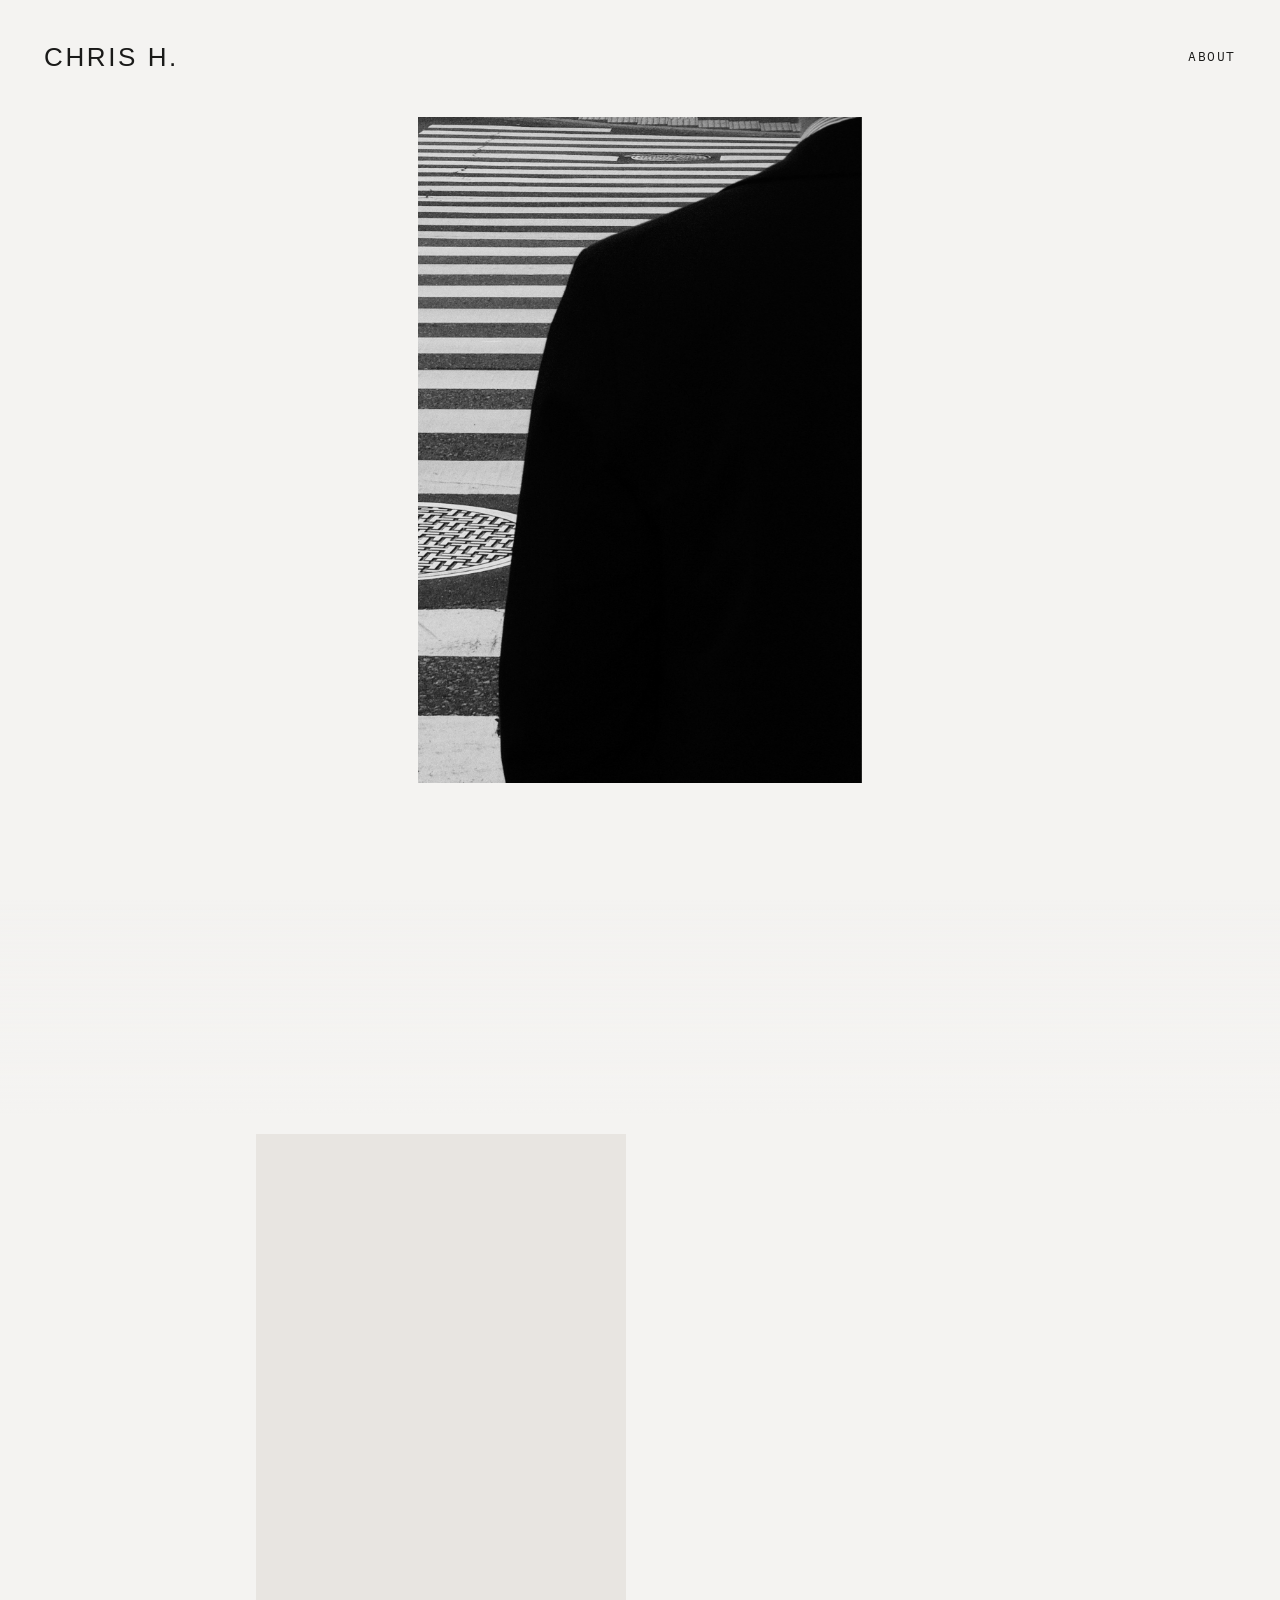
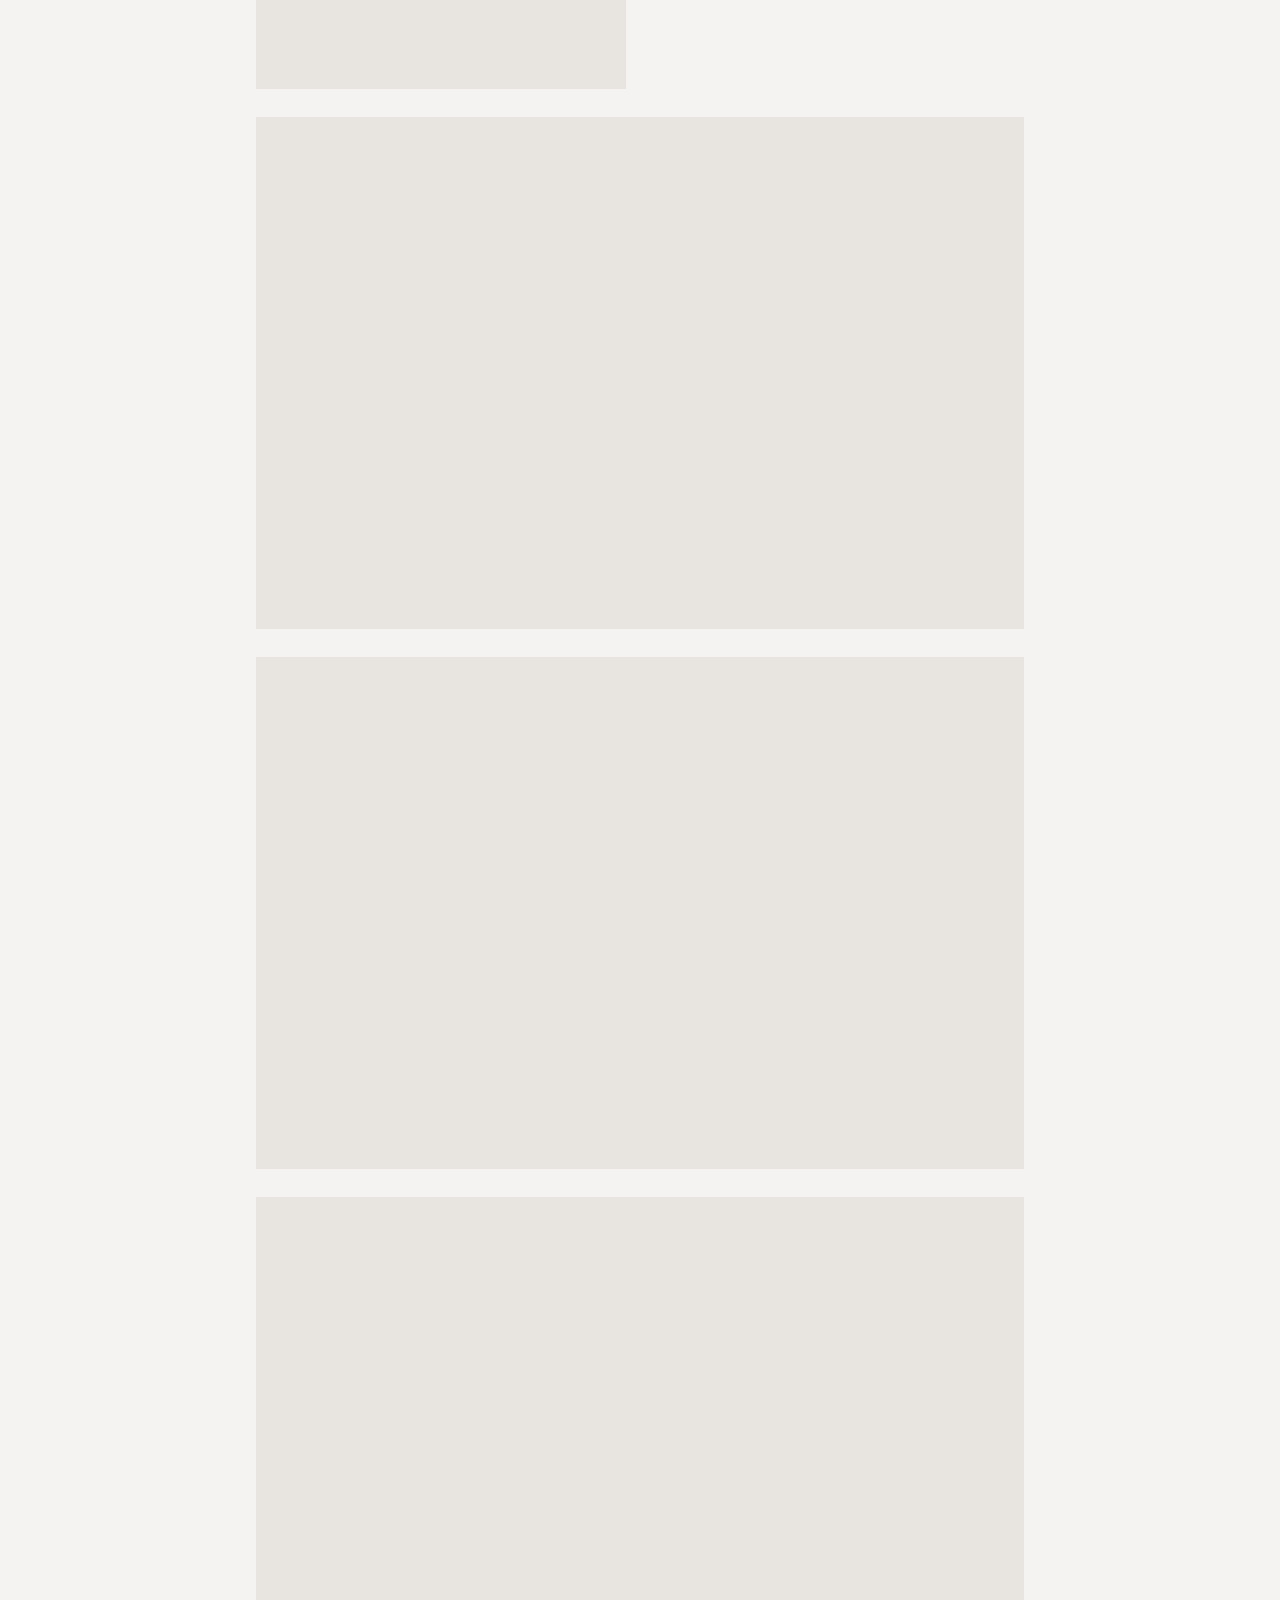
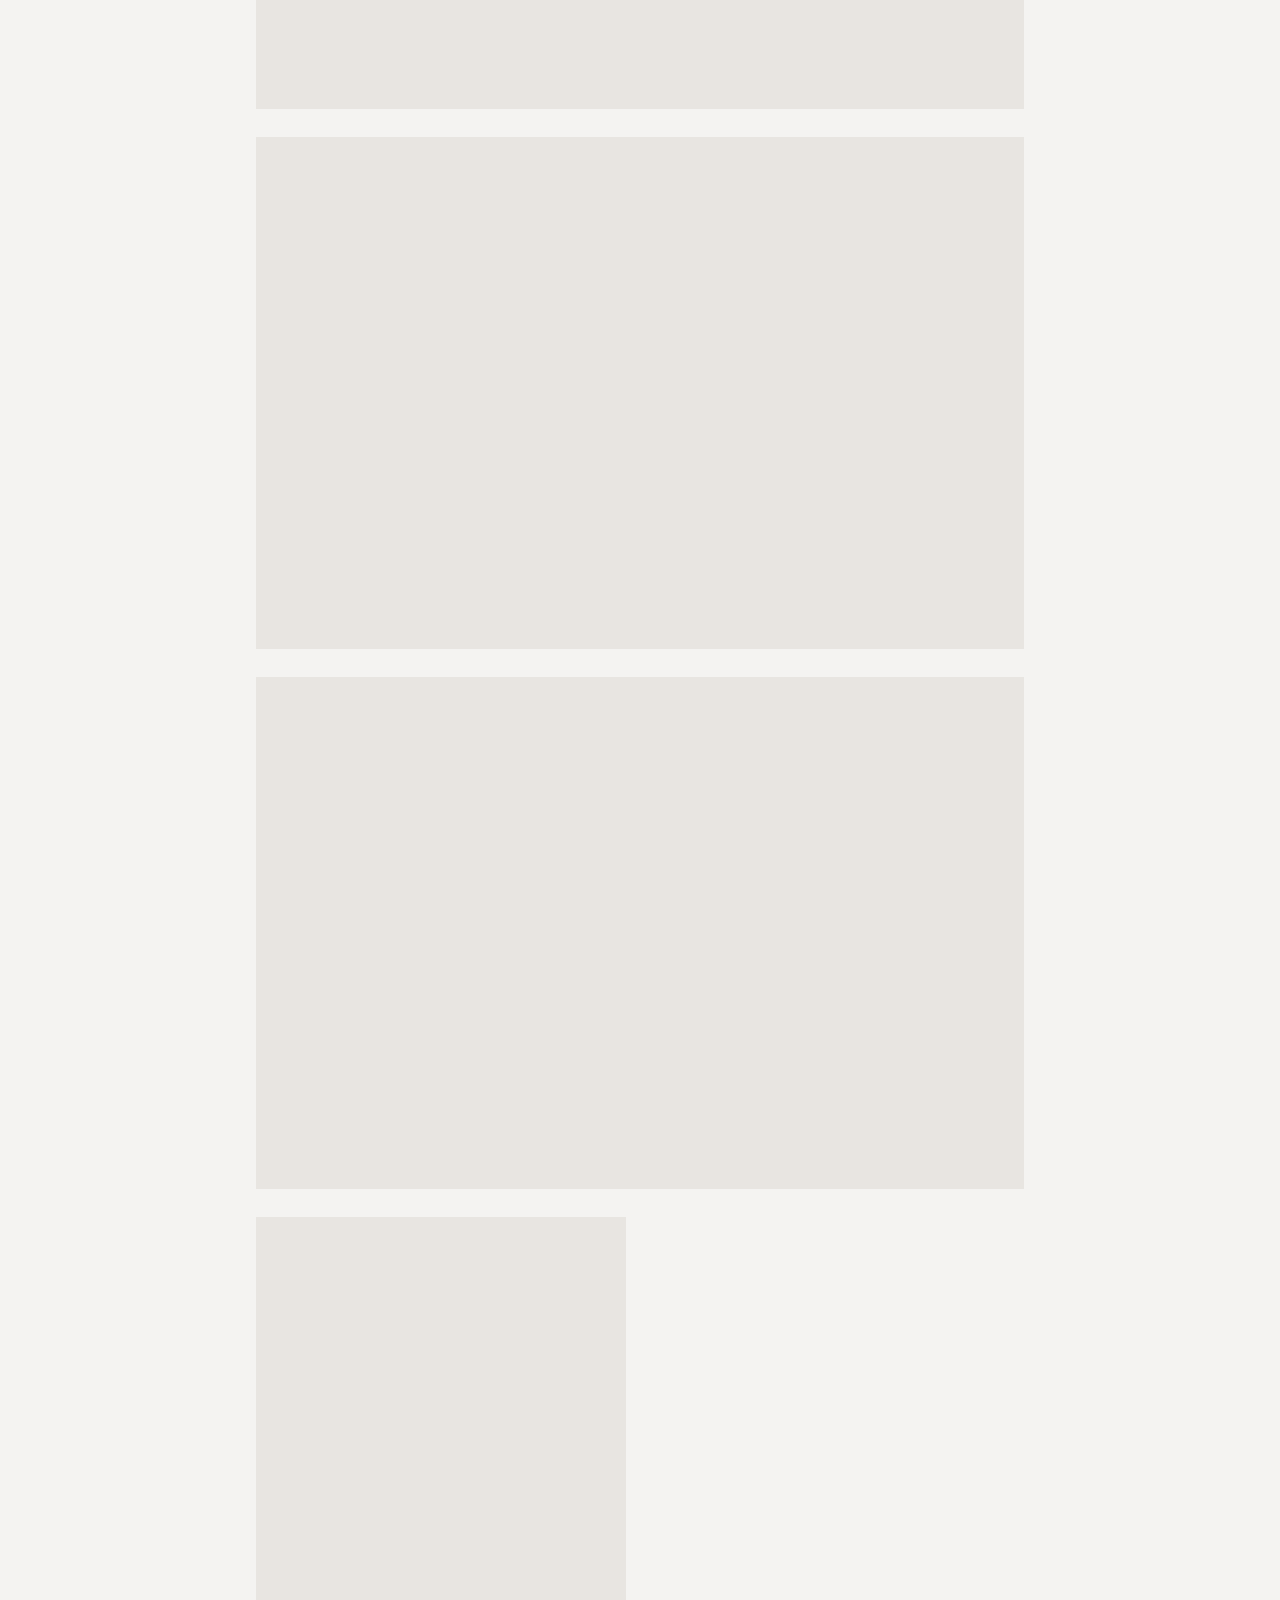
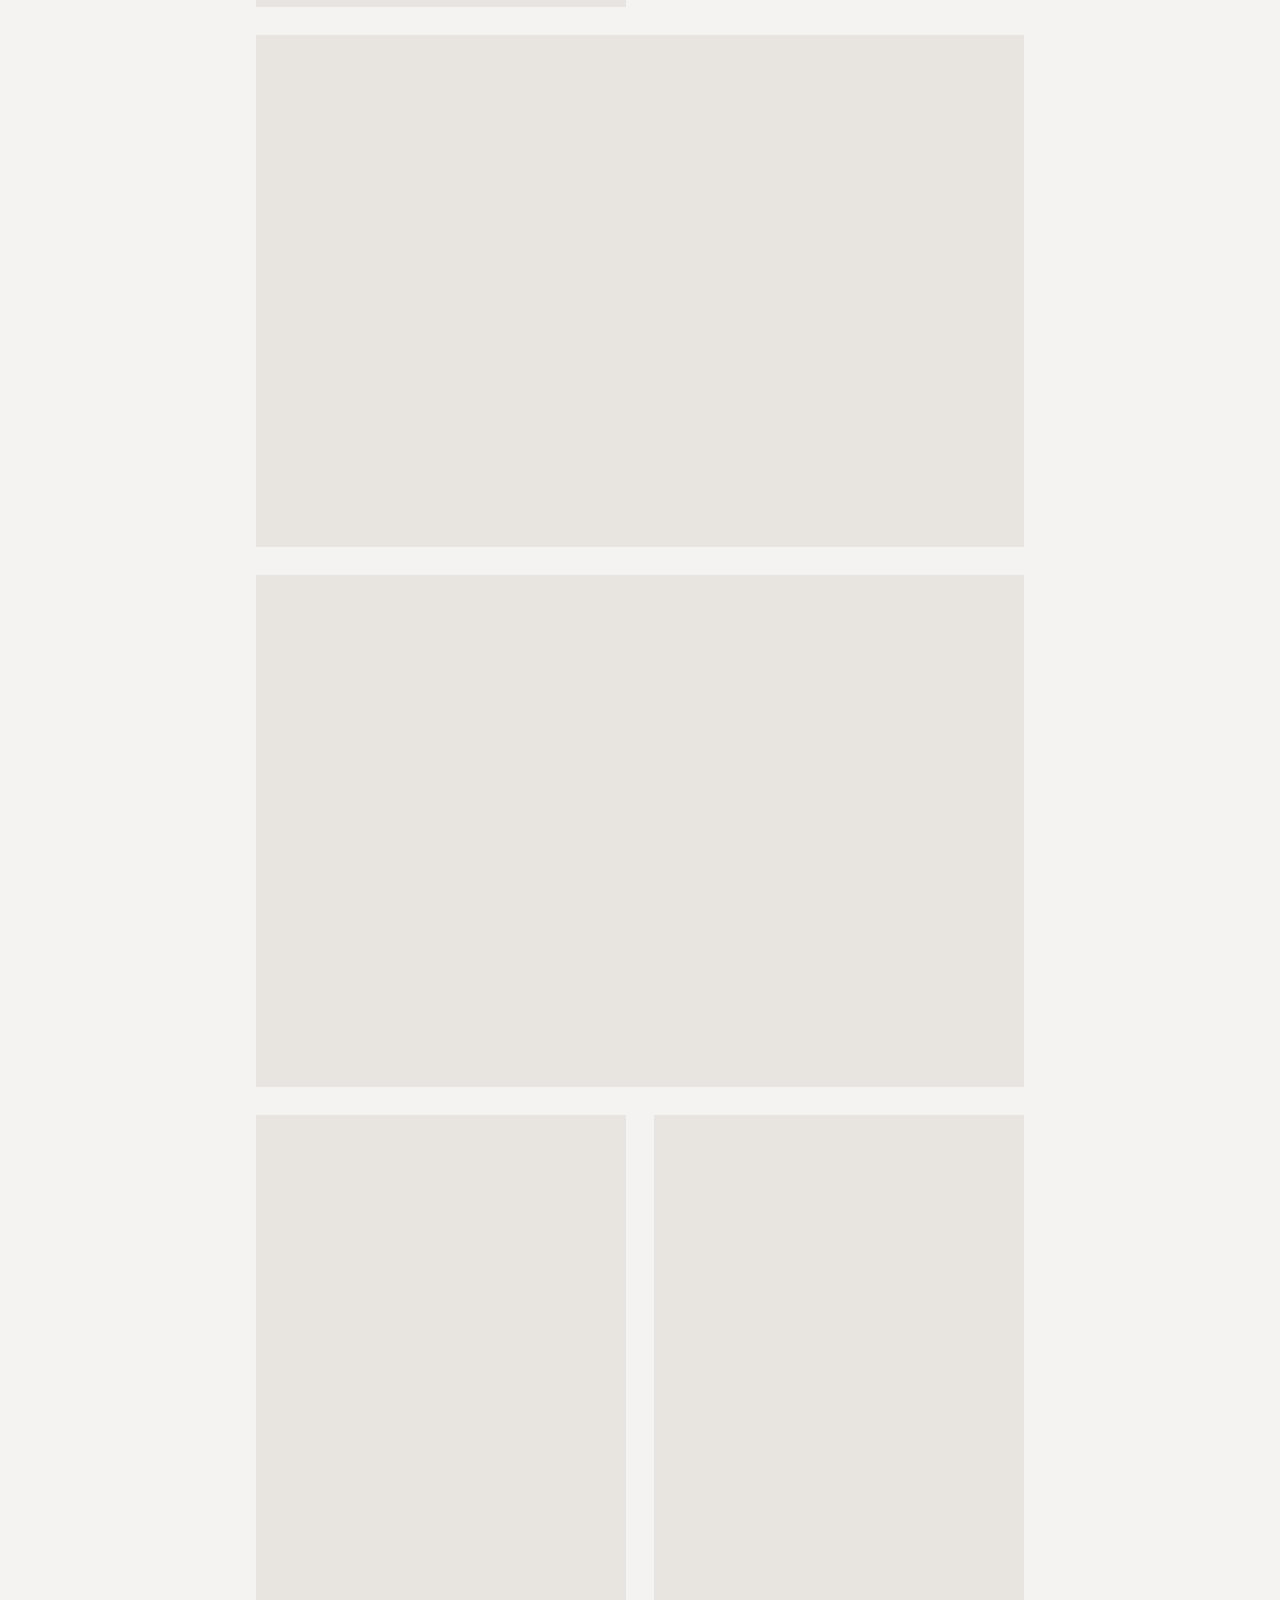
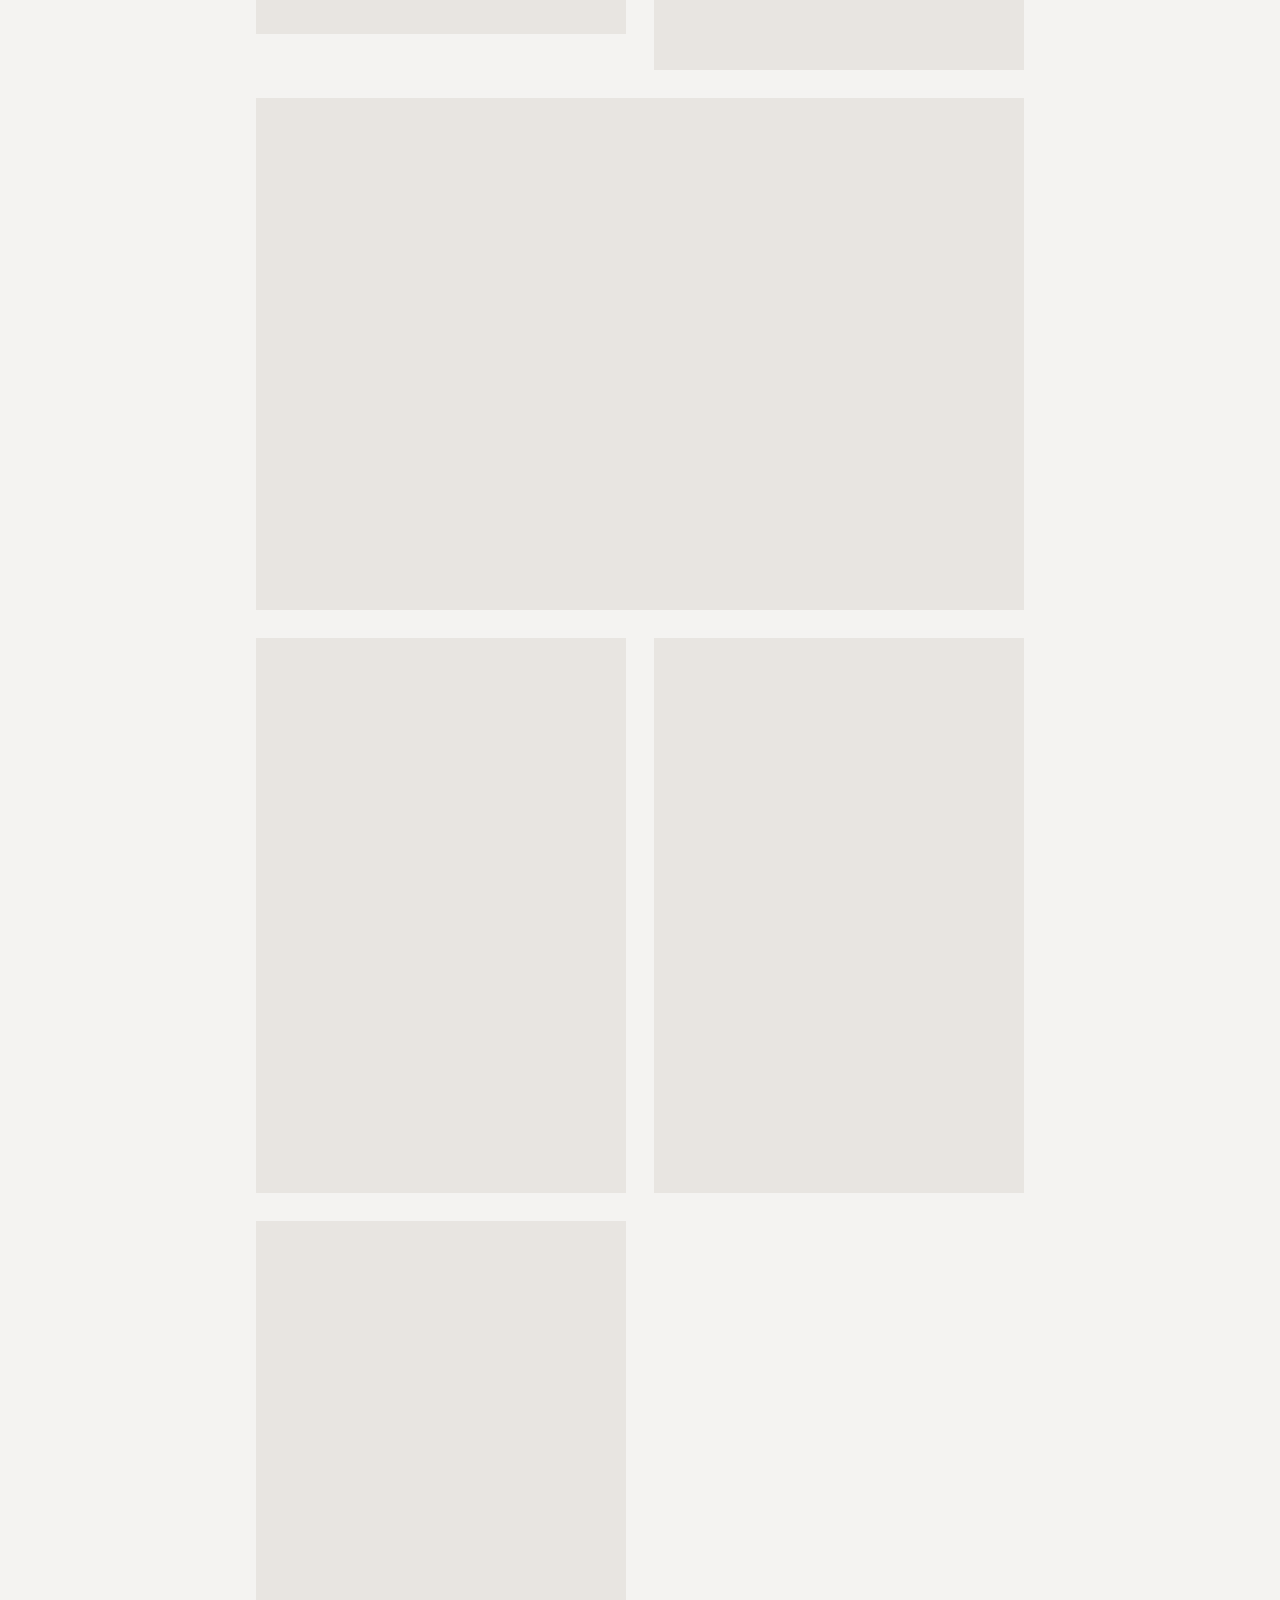
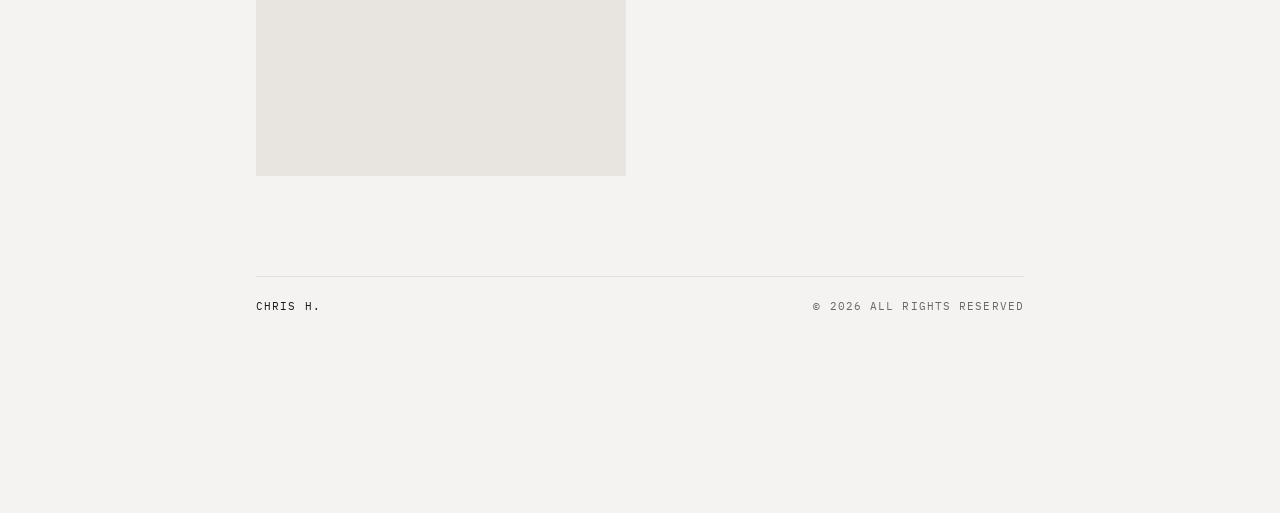
==== index.html @ 9464cd6c "portfolio: 15 張照片（新增 15）（刪除 1）" ====
<!DOCTYPE html>
<html lang="zh-Hant">
<head>
<meta charset="utf-8">
<meta name="viewport" content="width=device-width, initial-scale=1">

<title>Chris H. — 攝影作品集</title>
<meta name="description" content="Chris H.，生長於台灣的攝影師。作品集。">
<link rel="canonical" href="https://helloworld-chrish.github.io/">

<meta property="og:type" content="website">
<meta property="og:title" content="Chris H. — 攝影作品集">
<meta property="og:description" content="Chris H.，生長於台灣的攝影師。作品集。">
<meta property="og:url" content="https://helloworld-chrish.github.io/">
<meta property="og:image" content="https://helloworld-chrish.github.io/photos/dscf1825-mu3ve3r30yy.jpg">
<meta name="twitter:card" content="summary_large_image">

<link rel="icon" href="data:image/svg+xml,%3Csvg xmlns='http://www.w3.org/2000/svg' viewBox='0 0 100 100'%3E%3Crect width='100' height='100' fill='%23f4f3f1'/%3E%3Crect x='30' y='30' width='18' height='40' fill='%231a1a19'/%3E%3Crect x='54' y='30' width='18' height='26' fill='%23a05a45'/%3E%3C/svg%3E">

<link rel="preconnect" href="https://fonts.googleapis.com">
<link rel="preconnect" href="https://fonts.gstatic.com" crossorigin>
<link rel="stylesheet" href="https://fonts.googleapis.com/css2?family=IBM+Plex+Mono:wght@400;500&display=swap">
<link rel="stylesheet" href="assets/style.css">
</head>

<body>

<section class="hero" id="hero">
  <span class="hero__name" id="heroName">Chris H.</span>
  <button class="hero__about" id="aboutBtn" type="button">ABOUT</button>
  <img class="hero__img" id="heroImg" src="photos/dscf1825-mu3ve3r30yy.jpg" alt="" fetchpriority="high" decoding="async">
</section>

<div class="sheet">
  <div class="rail">
    <div class="gallery" id="gallery"></div>
    <noscript>
      <div class="empty">這個作品集需要 JavaScript 才能顯示照片。</div>
    </noscript>
  </div>

  <footer>
    <span class="name" id="footName">CHRIS H.</span>
    <span>© <span id="year">2026</span> ALL RIGHTS RESERVED</span>
  </footer>
</div>

<!-- lightbox -->
<div class="overlay lightbox" id="lightbox" role="dialog" aria-modal="true" aria-label="照片檢視" hidden>
  <div class="overlay__panel" id="lbPanel">
    <img id="lbImg" src="" alt="">
    <p class="lightbox__caption" id="lbCaption"></p>
  </div>
  <button class="lightbox__nav lightbox__nav--prev" id="lbPrev" type="button" aria-label="上一張">‹</button>
  <button class="lightbox__nav lightbox__nav--next" id="lbNext" type="button" aria-label="下一張">›</button>
  <button class="overlay__close" id="lbClose" type="button">CLOSE</button>
</div>

<!-- about -->
<div class="overlay about" id="about" role="dialog" aria-modal="true" aria-label="關於" hidden>
  <div class="overlay__panel" id="aboutPanel">
    <div class="about__body">
      <span class="about__name" id="aboutName">Chris H.</span>
      <div class="about__bio">
        <p id="bioZh"></p>
        <p id="bioEn"></p>
      </div>
      <div class="about__links" id="aboutLinks"></div>
    </div>
    <img class="about__portrait" id="aboutPortrait" src="" alt="" hidden>
  </div>
  <button class="overlay__close" id="aboutClose" type="button">CLOSE</button>
</div>

<script src="assets/app.js" defer></script>
</body>
</html>
---- assets/style.css ----
/* ── design tokens ───────────────────────────────────────────── */
:root {
  --bg: #f4f3f1;
  --surface: #faf9f7;
  --ink: #1a1a19;
  --muted: #6b6762;
  --faint: #8a8681;
  --line: #e2ded8;
  --line-strong: #b3aea7;
  --placeholder: #e8e5e1;

  --rail: clamp(320px, 92vw, 1080px);
  --gutter: 24px;
  --gap: 28px;

  --sans: 'Helvetica Neue', Helvetica, Arial, 'PingFang TC', 'Noto Sans TC', sans-serif;
  --mono: 'IBM Plex Mono', ui-monospace, SFMono-Regular, Menlo, monospace;

  --ease: cubic-bezier(.2, .8, .2, 1);
}

@media (min-width: 768px) {
  :root { --rail: clamp(720px, 60vw, 1080px); }
}

* { margin: 0; padding: 0; box-sizing: border-box; }

html { scroll-behavior: smooth; }

body {
  background: var(--bg);
  color: var(--ink);
  font-family: var(--sans);
  min-height: 100vh;
  display: flex;
  flex-direction: column;
  align-items: center;
  padding: 0 var(--gutter) 160px;
  overflow-x: hidden;
}

a { color: var(--ink); }
a:hover { color: var(--faint); }
::selection { background: var(--ink); color: var(--bg); }

:focus-visible {
  outline: 2px solid var(--ink);
  outline-offset: 3px;
}

.mono {
  font-family: var(--mono);
  font-size: 11px;
  letter-spacing: 0.1em;
}

/* ── hero ────────────────────────────────────────────────────── */
.hero {
  align-self: stretch;
  width: auto;
  margin: 0 calc(var(--gutter) * -1);
  height: 100svh;
  min-height: 480px;
  position: sticky;
  top: 0;
  z-index: 0;
  overflow: hidden;
  display: flex;
  align-items: center;
  justify-content: center;
  padding: 48px 96px;
}

@media (max-width: 767px) {
  .hero { padding: 32px 24px; }
}

.hero__name,
.hero__about {
  position: absolute;
  top: 40px;
  z-index: 2;
  height: 34px;
  line-height: 34px;
  transition: opacity 120ms linear;
}

.hero__name {
  left: 44px;
  font-size: 26px;
  font-weight: 500;
  letter-spacing: 0.1em;
  text-transform: uppercase;
}

.hero__about {
  right: 44px;
  display: flex;
  align-items: baseline;
  background: none;
  border: none;
  padding: 0;
  cursor: pointer;
  font-family: var(--mono);
  font-size: 13px;
  letter-spacing: 0.12em;
  color: var(--ink);
}

.hero__about:hover { text-decoration: underline; }

@media (max-width: 767px) {
  .hero__name { left: 24px; font-size: 20px; }
  .hero__about { right: 24px; font-size: 12px; }
}

.hero__img {
  max-width: min(60vw, 900px);
  max-height: 74vh;
  width: auto;
  height: auto;
  object-fit: contain;
  display: block;
  transform-origin: center center;
  will-change: transform;
}

@media (max-width: 767px) {
  .hero__img { max-width: 78vw; }
}

/* ── gallery ─────────────────────────────────────────────────── */
.sheet {
  align-self: stretch;
  width: auto;
  margin: 0 calc(var(--gutter) * -1);
  padding: 26vh var(--gutter) 40px;
  position: relative;
  z-index: 1;
  background: linear-gradient(
    to bottom,
    rgba(244, 243, 241, 0) 0,
    rgba(244, 243, 241, 0.86) 14vh,
    var(--bg) 24vh
  );
  display: flex;
  flex-direction: column;
  align-items: center;
}

.rail { width: 100%; max-width: var(--rail); }

.gallery { display: flex; flex-direction: column; }

.block--pair {
  display: grid;
  grid-template-columns: 1fr;
  gap: 0 var(--gap);
  align-items: start;
}

@media (min-width: 768px) {
  .block--pair { grid-template-columns: 1fr 1fr; }
}

.col { display: flex; flex-direction: column; min-width: 0; }

/* a landscape shot breaks the two-column rhythm and takes the whole rail */
.block--wide .shot { margin-bottom: var(--gap); }
.block--wide .shot img { width: 100%; }

.shot {
  margin: 0 0 var(--gap);
  position: relative;
  display: block;
  width: 100%;
  padding: 0;
  border: none;
  background: none;
  cursor: zoom-in;
  opacity: 0;
  transform: translateY(20px);
  transition: opacity 640ms ease, transform 640ms var(--ease);
}

.shot--revealed { opacity: 1; transform: none; }

.shot img {
  display: block;
  width: 100%;
  height: auto;
  object-fit: cover;
  background: var(--placeholder);
  user-select: none;
  -webkit-user-drag: none;
}

.shot figcaption {
  position: absolute;
  inset: 0;
  display: flex;
  flex-direction: column;
  justify-content: space-between;
  gap: 12px;
  padding: 16px;
  text-align: center;
  background: rgba(18, 18, 17, 0.62);
  opacity: 0;
  transition: opacity 180ms ease;
  pointer-events: none;
}

.shot:hover figcaption,
.shot:focus-visible figcaption { opacity: 1; }

@media (hover: none) {
  .shot figcaption { display: none; }
}

.shot__index {
  font-family: var(--mono);
  font-size: 10px;
  letter-spacing: 0.1em;
  color: #fff;
  align-self: flex-start;
}

.shot__caption {
  flex: 1;
  display: flex;
  align-items: center;
  justify-content: center;
  font-size: 14px;
  line-height: 1.5;
  color: #fff;
  margin-bottom: 16px;
  text-wrap: pretty;
}

.empty {
  border: 1px dashed #d5d2cd;
  padding: 88px 24px;
  text-align: center;
  font-family: var(--mono);
  font-size: 11px;
  letter-spacing: 0.08em;
  color: var(--faint);
}

footer {
  max-width: var(--rail);
  width: 100%;
  margin: 72px 0 0;
  padding-top: 22px;
  border-top: 1px solid var(--line);
  display: flex;
  align-items: baseline;
  justify-content: space-between;
  gap: 24px;
  flex-wrap: wrap;
  font-family: var(--mono);
  font-size: 11px;
  letter-spacing: 0.1em;
  color: var(--muted);
}

footer .name { color: var(--ink); }

/* ── overlays ────────────────────────────────────────────────── */
@keyframes om-scrim { from { opacity: 0; } to { opacity: 1; } }
@keyframes om-scrim-out { from { opacity: 1; } to { opacity: 0; } }
@keyframes om-pop {
  from { opacity: 0; transform: scale(0.965) translateY(10px); }
  to { opacity: 1; transform: none; }
}
@keyframes om-pop-out {
  from { opacity: 1; transform: none; }
  to { opacity: 0; transform: scale(0.985) translateY(6px); }
}
@keyframes om-in-r { from { opacity: 0; transform: translateX(34px); } to { opacity: 1; transform: none; } }
@keyframes om-in-l { from { opacity: 0; transform: translateX(-34px); } to { opacity: 1; transform: none; } }

.overlay {
  position: fixed;
  inset: 0;
  z-index: 200;
  background: rgba(244, 243, 241, 0.72);
  backdrop-filter: blur(2px);
  display: flex;
  align-items: center;
  justify-content: center;
  padding: 28px 20px;
  animation: om-scrim 200ms ease-out both;
}

.overlay[hidden] { display: none; }
.overlay.is-closing { animation: om-scrim-out 220ms ease-in both; }

.overlay__panel { animation: om-pop 280ms var(--ease) both; }
.overlay.is-closing .overlay__panel { animation: om-pop-out 220ms ease-in both; }

.overlay__close {
  position: fixed;
  top: 28px;
  right: 28px;
  font-family: var(--mono);
  font-size: 11px;
  letter-spacing: 0.1em;
  color: var(--ink);
  background: var(--bg);
  border: 1px solid var(--line-strong);
  border-radius: 999px;
  padding: 7px 15px;
  cursor: pointer;
}

.overlay__close:hover {
  color: var(--bg);
  background: var(--ink);
  border-color: var(--ink);
}

/* lightbox */
.lightbox .overlay__panel {
  display: inline-flex;
  flex-direction: column;
  align-items: stretch;
  max-width: min(88vw, 1240px);
}

.lightbox img {
  max-width: min(88vw, 1240px);
  max-height: 78vh;
  width: auto;
  height: auto;
  object-fit: contain;
  display: block;
  box-shadow: 0 30px 80px rgba(26, 26, 25, 0.32);
}

.lightbox img.slide-next { animation: om-in-r 340ms var(--ease) both; }
.lightbox img.slide-prev { animation: om-in-l 340ms var(--ease) both; }

.lightbox__caption {
  padding: 14px 2px 6px;
  font-size: 14px;
  line-height: 1.5;
  color: var(--ink);
  min-height: 1.5em;
}

.lightbox__caption:empty { display: none; }

.lightbox__nav {
  position: fixed;
  top: 50%;
  transform: translateY(-50%);
  background: none;
  border: none;
  padding: 14px;
  cursor: pointer;
  font-size: 30px;
  line-height: 1;
  color: var(--ink);
}

.lightbox__nav:hover { opacity: 0.55; }
.lightbox__nav--prev { left: 28px; }
.lightbox__nav--next { right: 28px; }

@media (max-width: 767px) {
  .lightbox__nav--prev { left: 4px; }
  .lightbox__nav--next { right: 4px; }
}

/* about */
.about .overlay__panel {
  width: 100%;
  max-width: 620px;
  display: flex;
  flex-direction: column;
  gap: 20px;
  align-items: flex-start;
  background: var(--surface);
  border: 1px solid var(--line);
  box-shadow: 0 28px 70px rgba(26, 26, 25, 0.16);
  padding: 24px;
}

@media (min-width: 768px) {
  .about .overlay__panel { flex-direction: row; gap: 32px; padding: 38px 40px; }
}

.about__body {
  flex: 1;
  min-width: 0;
  display: flex;
  flex-direction: column;
  gap: 18px;
}

.about__name {
  font-size: 22px;
  font-weight: 500;
  letter-spacing: 0.08em;
  text-transform: uppercase;
}

.about__bio { display: flex; flex-direction: column; gap: 6px; }
.about__bio p { font-size: 15px; line-height: 1.7; text-wrap: pretty; }
.about__bio p + p { font-size: 13px; line-height: 1.65; color: var(--muted); }

.about__links {
  display: flex;
  flex-direction: column;
  gap: 5px;
  padding-top: 4px;
  font-family: var(--mono);
  font-size: 12px;
  letter-spacing: 0.04em;
}

.about__portrait {
  width: 96px;
  height: 120px;
  flex: none;
  object-fit: cover;
  display: block;
  background: var(--placeholder);
}

@media (min-width: 768px) {
  .about__portrait { width: 132px; height: 165px; }
}

.about__portrait[hidden] { display: none; }

@media (prefers-reduced-motion: reduce) {
  html { scroll-behavior: auto; }
  *, *::before, *::after {
    animation-duration: 0.01ms !important;
    transition-duration: 0.01ms !important;
  }
  .shot { opacity: 1; transform: none; }
}
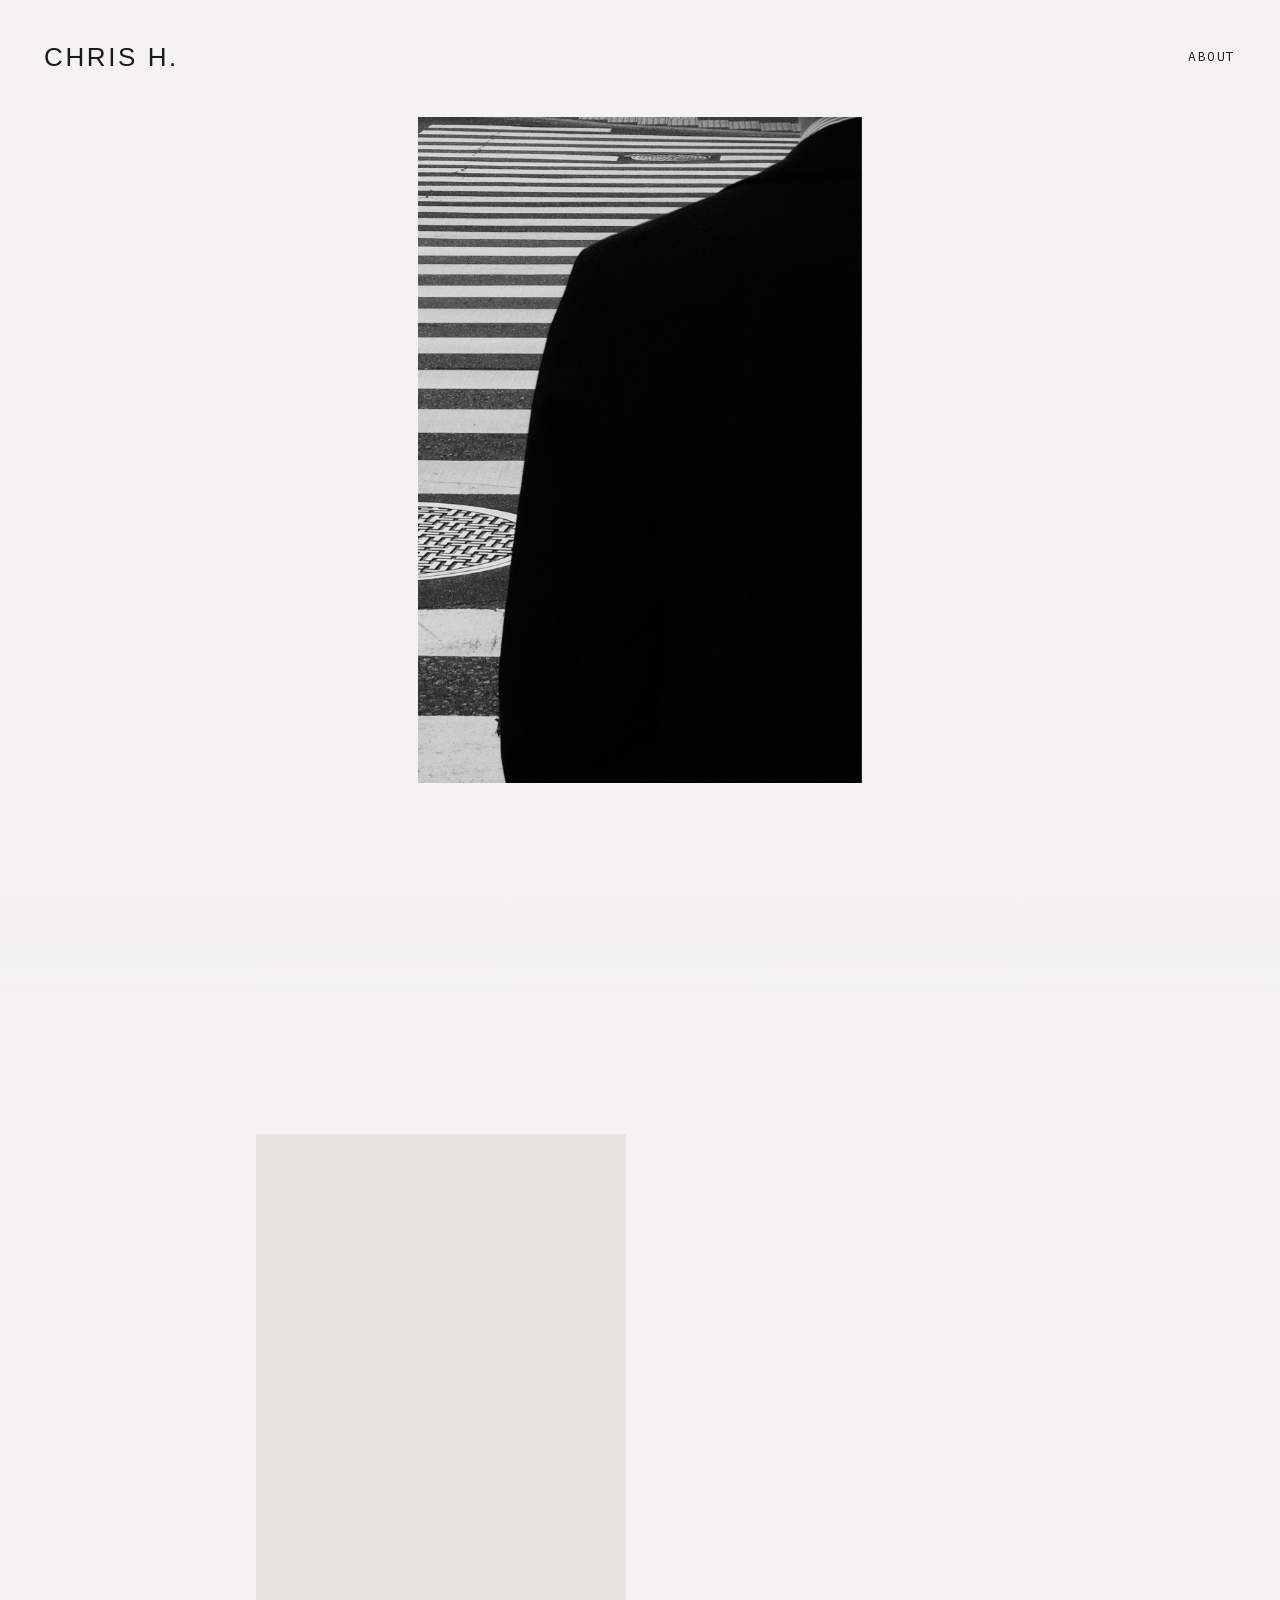
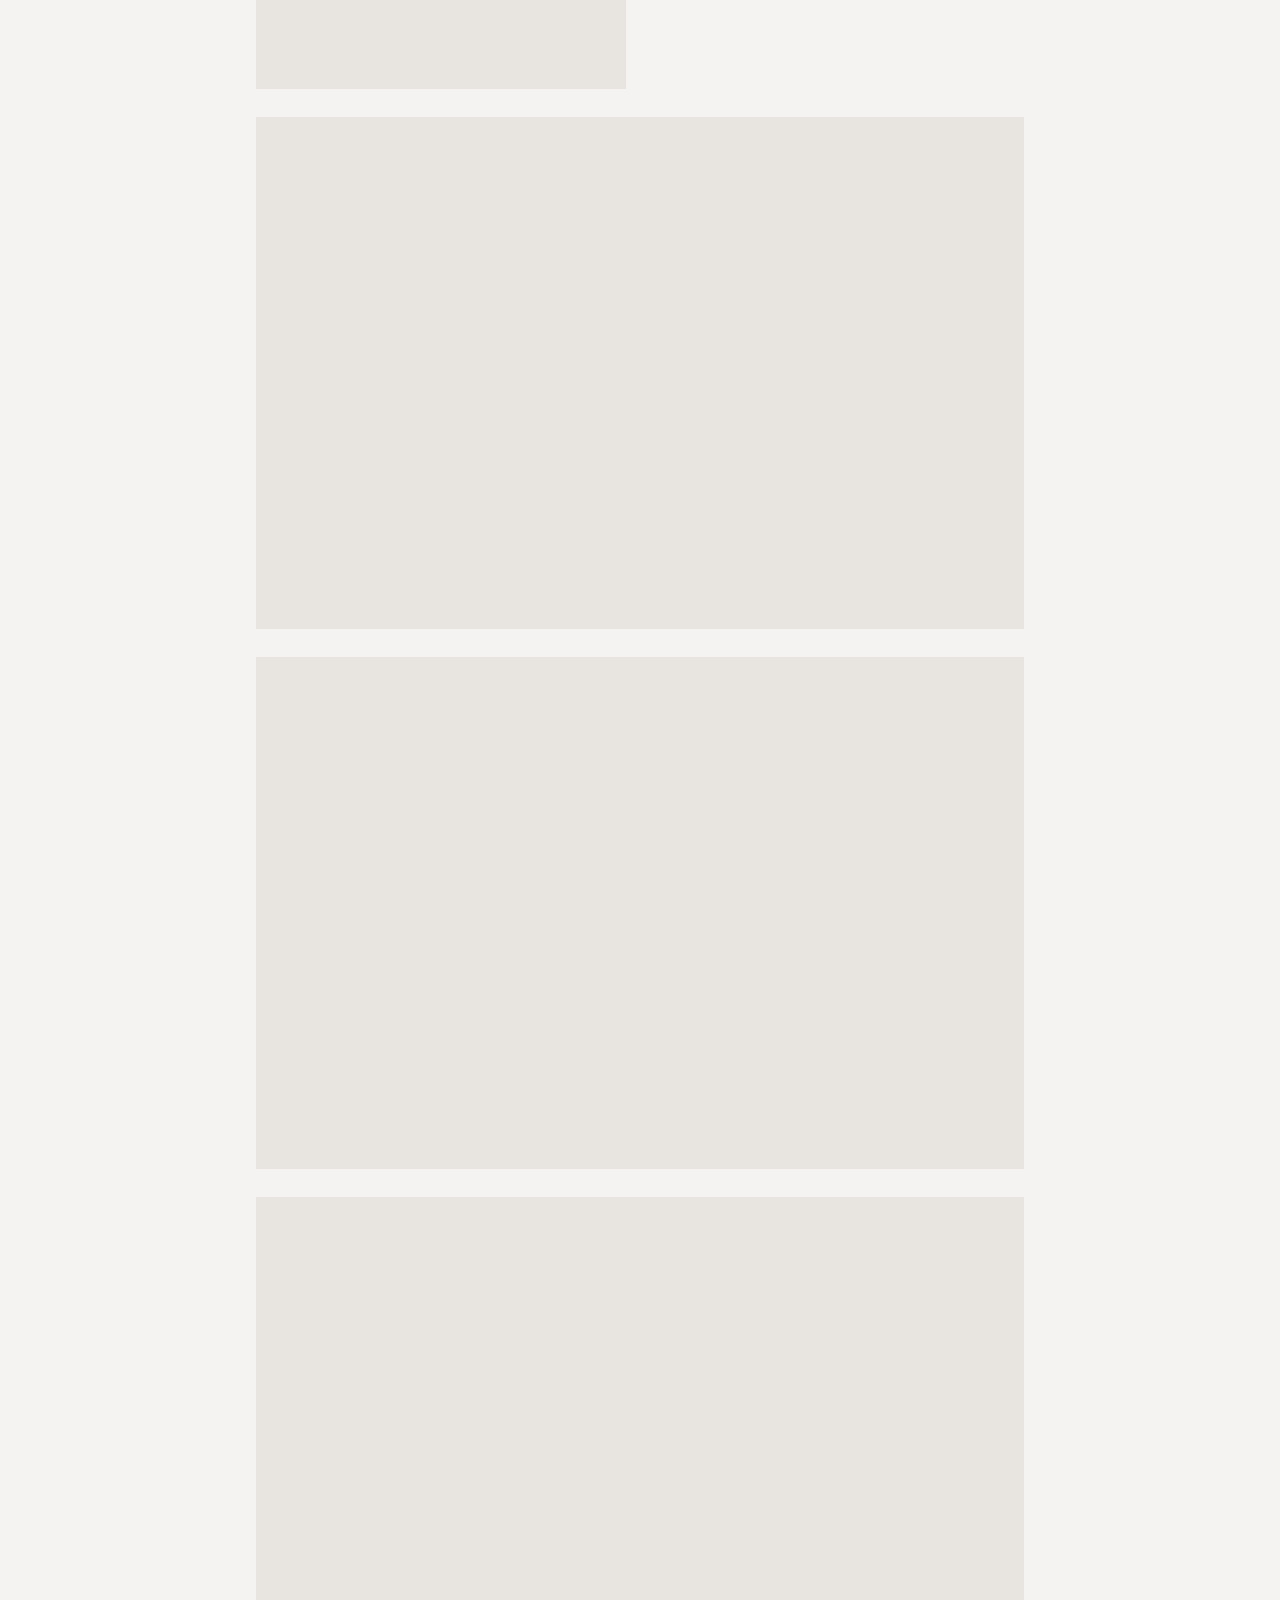
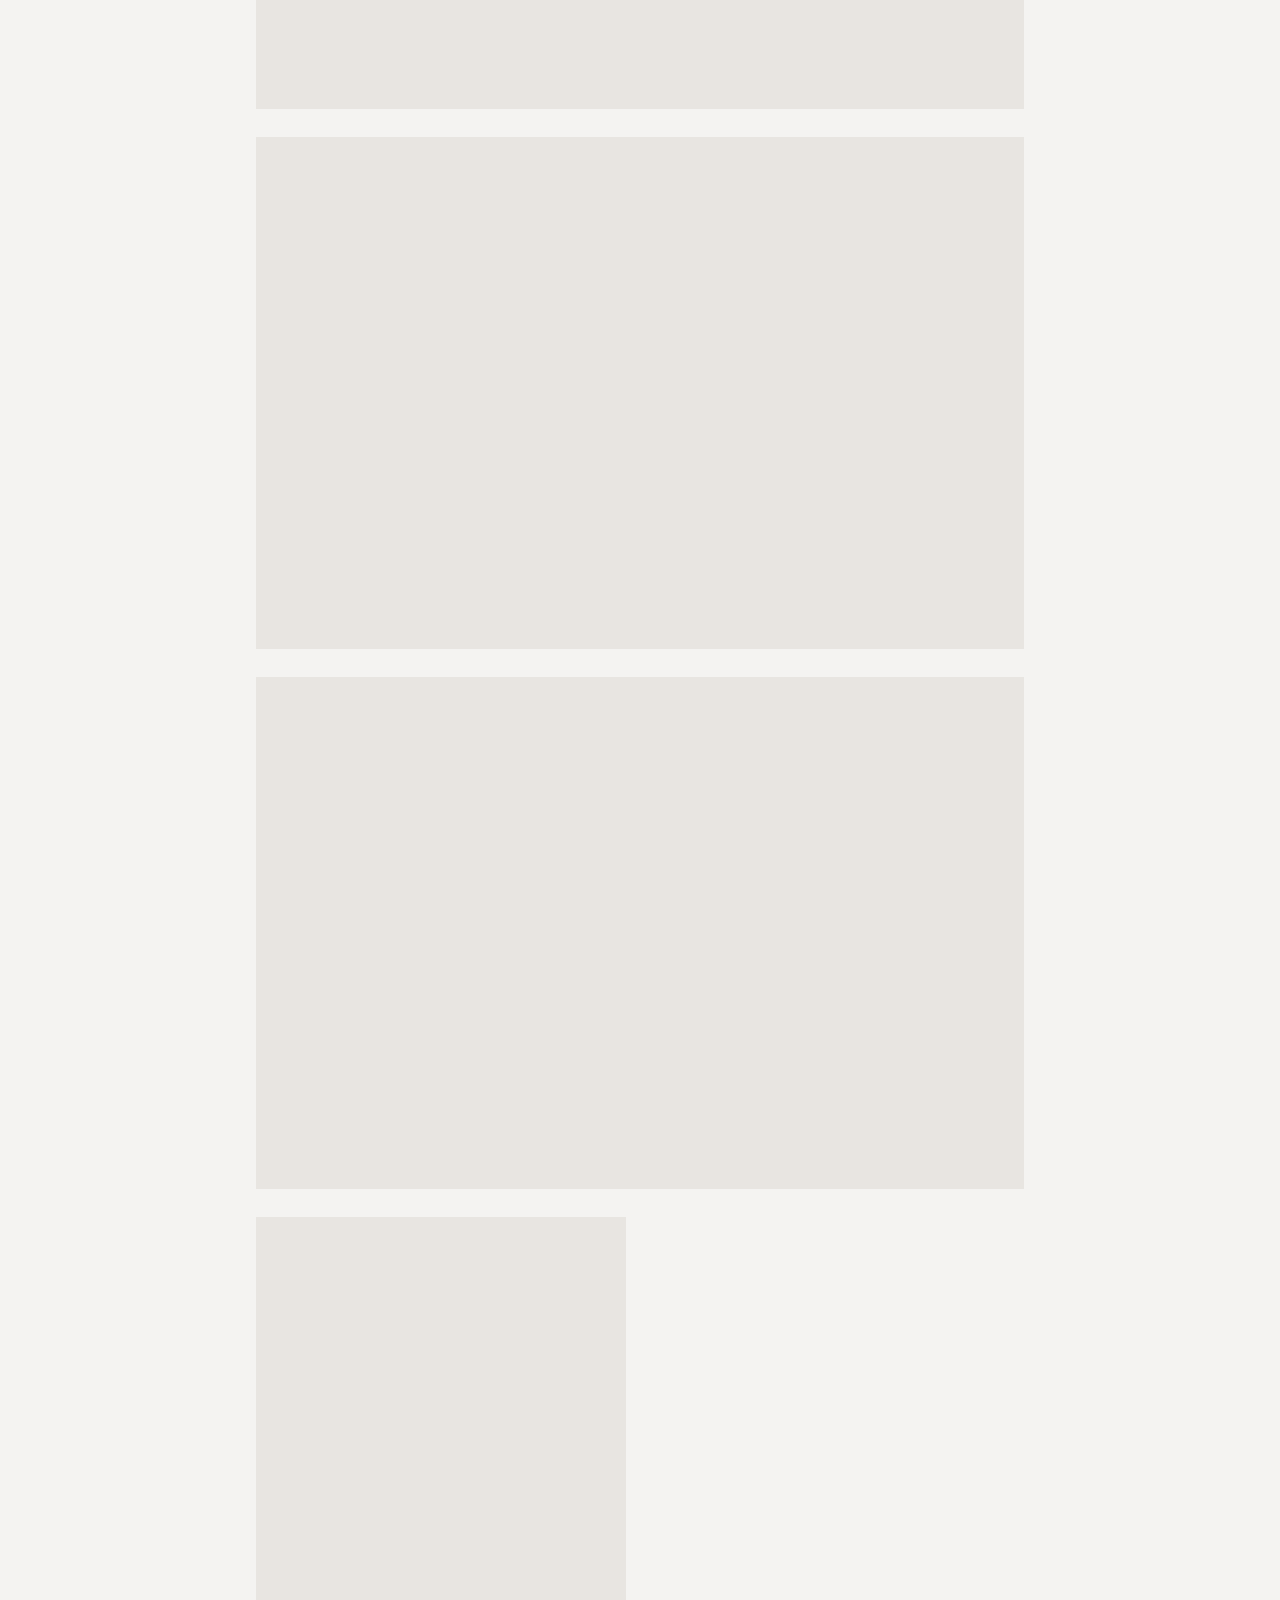
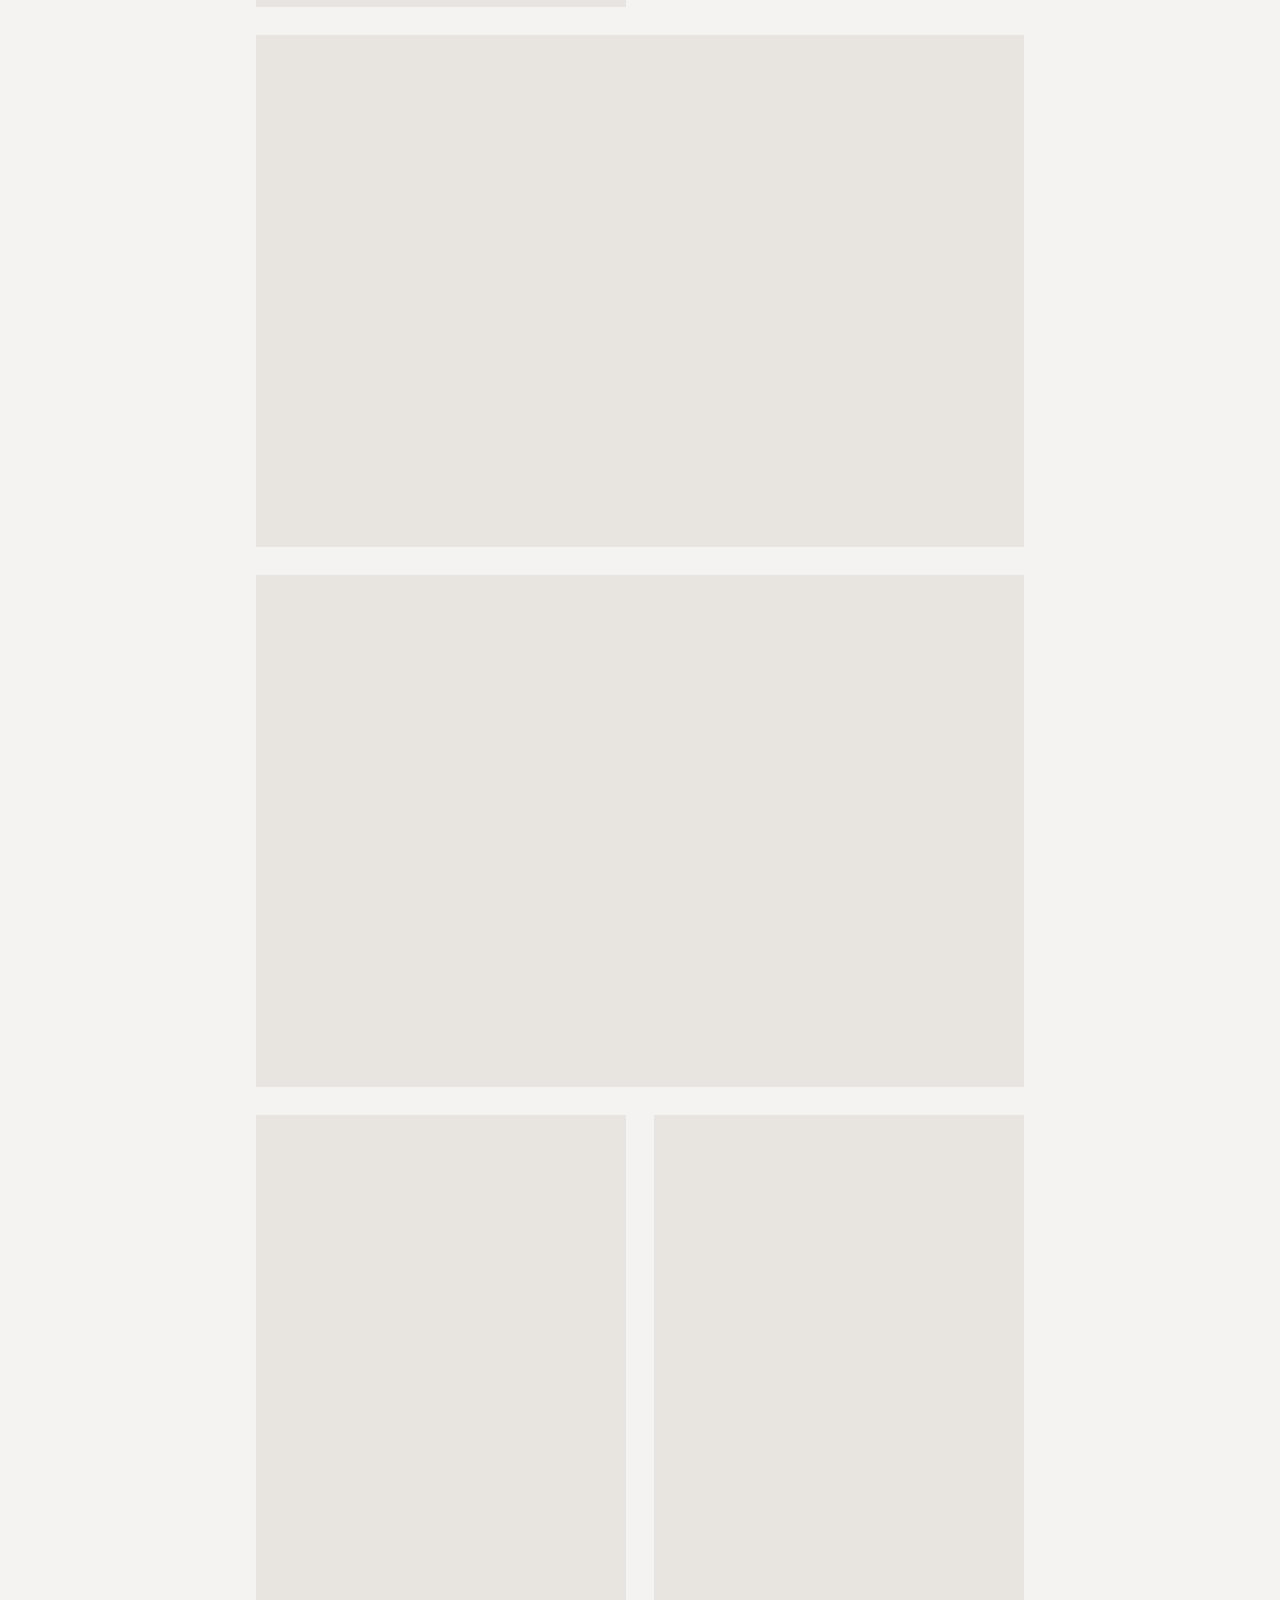
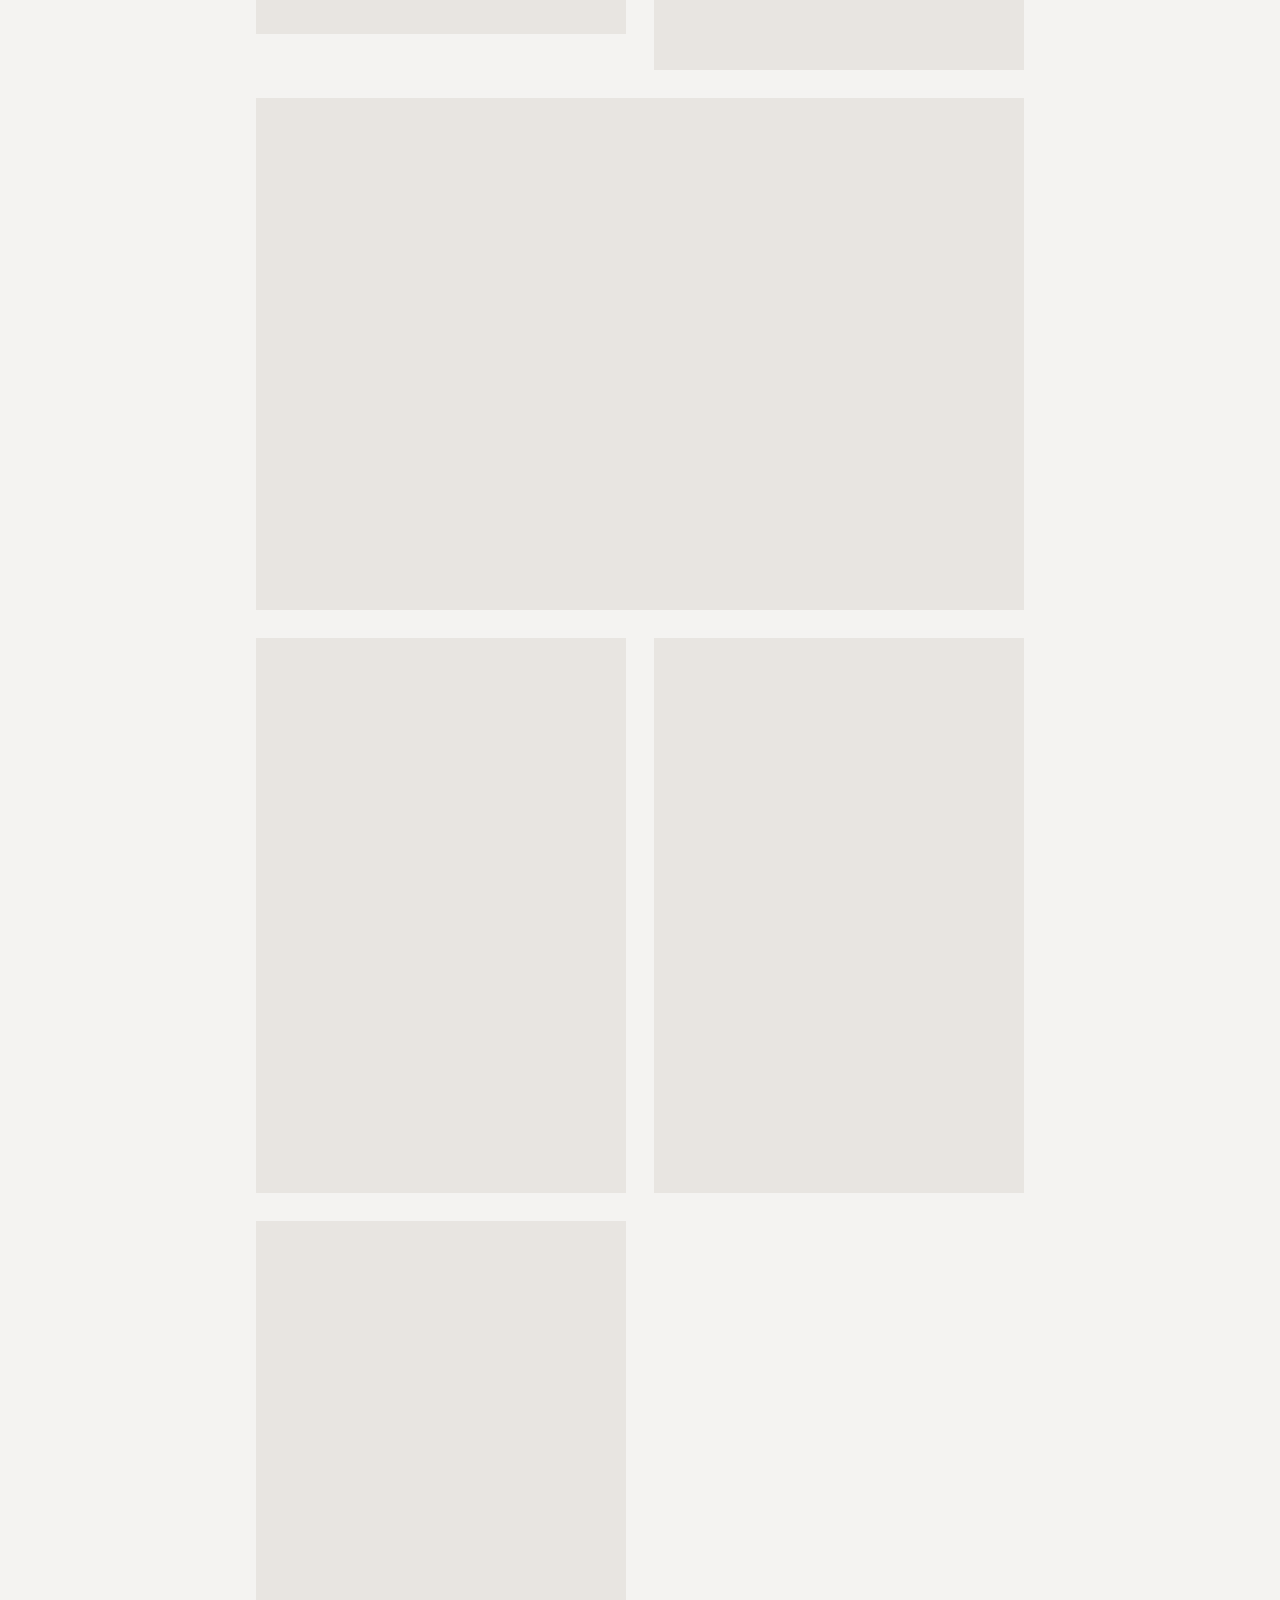
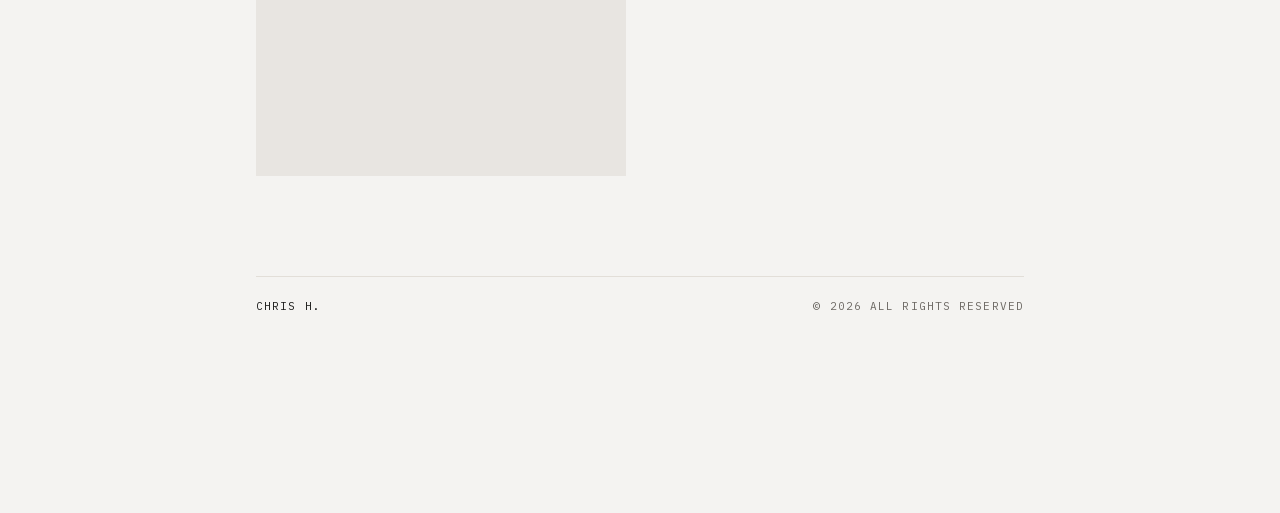
==== commit bec9e858: "perf: 自架字型並提前發出 photos.json 請求 兩個與圖檔大小無關、但拖慢首屏的序列相依：  - 字型走 fonts.googleapis.com + fonts.gstatic.com" ====
--- a/index.html
+++ b/index.html
@@ -17,10 +17,19 @@
 
 <link rel="icon" href="data:image/svg+xml,%3Csvg xmlns='http://www.w3.org/2000/svg' viewBox='0 0 100 100'%3E%3Crect width='100' height='100' fill='%23f4f3f1'/%3E%3Crect x='30' y='30' width='18' height='40' fill='%231a1a19'/%3E%3Crect x='54' y='30' width='18' height='26' fill='%23a05a45'/%3E%3C/svg%3E">
 
-<link rel="preconnect" href="https://fonts.googleapis.com">
-<link rel="preconnect" href="https://fonts.gstatic.com" crossorigin>
-<link rel="stylesheet" href="https://fonts.googleapis.com/css2?family=IBM+Plex+Mono:wght@400;500&display=swap">
+<link rel="preload" href="assets/fonts/ibm-plex-mono-latin-400.woff2" as="font" type="font/woff2" crossorigin>
 <link rel="stylesheet" href="assets/style.css">
+
+<!-- Kick the photo list off during HTML parse. Without this it can only
+     start after app.js has downloaded and run — a whole round trip that
+     every image then waits on. -->
+<script>
+  window.__photos = fetch('data/photos.json', { cache: 'no-cache' })
+    .then(function (r) { if (!r.ok) throw new Error('HTTP ' + r.status); return r.json(); });
+  // app.js does the real error handling; this just keeps an early
+  // network failure from logging as an unhandled rejection.
+  window.__photos.catch(function () {});
+</script>
 </head>
 
 <body>
--- a/assets/style.css
+++ b/assets/style.css
@@ -1,3 +1,39 @@
+/* ── self-hosted IBM Plex Mono ────────────────────────────────
+   Served from our own origin: one less DNS + TLS handshake to
+   fonts.googleapis.com and fonts.gstatic.com before text can paint. */
+@font-face {
+  font-family: 'IBM Plex Mono';
+  font-style: normal;
+  font-weight: 400;
+  font-display: swap;
+  src: url('fonts/ibm-plex-mono-latin-400.woff2') format('woff2');
+  unicode-range: U+0000-00FF, U+0131, U+0152-0153, U+02BB-02BC, U+02C6, U+02DA, U+02DC, U+0304, U+0308, U+0329, U+2000-206F, U+20AC, U+2122, U+2191, U+2193, U+2212, U+2215, U+FEFF, U+FFFD;
+}
+@font-face {
+  font-family: 'IBM Plex Mono';
+  font-style: normal;
+  font-weight: 400;
+  font-display: swap;
+  src: url('fonts/ibm-plex-mono-latin-ext-400.woff2') format('woff2');
+  unicode-range: U+0100-02BA, U+02BD-02C5, U+02C7-02CC, U+02CE-02D7, U+02DD-02FF, U+0304, U+0308, U+0329, U+1D00-1DBF, U+1E00-1E9F, U+1EF2-1EFF, U+2020, U+20A0-20AB, U+20AD-20C0, U+2113, U+2C60-2C7F, U+A720-A7FF;
+}
+@font-face {
+  font-family: 'IBM Plex Mono';
+  font-style: normal;
+  font-weight: 500;
+  font-display: swap;
+  src: url('fonts/ibm-plex-mono-latin-500.woff2') format('woff2');
+  unicode-range: U+0000-00FF, U+0131, U+0152-0153, U+02BB-02BC, U+02C6, U+02DA, U+02DC, U+0304, U+0308, U+0329, U+2000-206F, U+20AC, U+2122, U+2191, U+2193, U+2212, U+2215, U+FEFF, U+FFFD;
+}
+@font-face {
+  font-family: 'IBM Plex Mono';
+  font-style: normal;
+  font-weight: 500;
+  font-display: swap;
+  src: url('fonts/ibm-plex-mono-latin-ext-500.woff2') format('woff2');
+  unicode-range: U+0100-02BA, U+02BD-02C5, U+02C7-02CC, U+02CE-02D7, U+02DD-02FF, U+0304, U+0308, U+0329, U+1D00-1DBF, U+1E00-1E9F, U+1EF2-1EFF, U+2020, U+20A0-20AB, U+20AD-20C0, U+2113, U+2C60-2C7F, U+A720-A7FF;
+}
+
 /* ── design tokens ───────────────────────────────────────────── */
 :root {
   --bg: #f4f3f1;
@@ -177,7 +213,7 @@
   padding: 0;
   border: none;
   background: none;
-  cursor: zoom-in;
+  cursor: default;
   opacity: 0;
   transform: translateY(20px);
   transition: opacity 640ms ease, transform 640ms var(--ease);
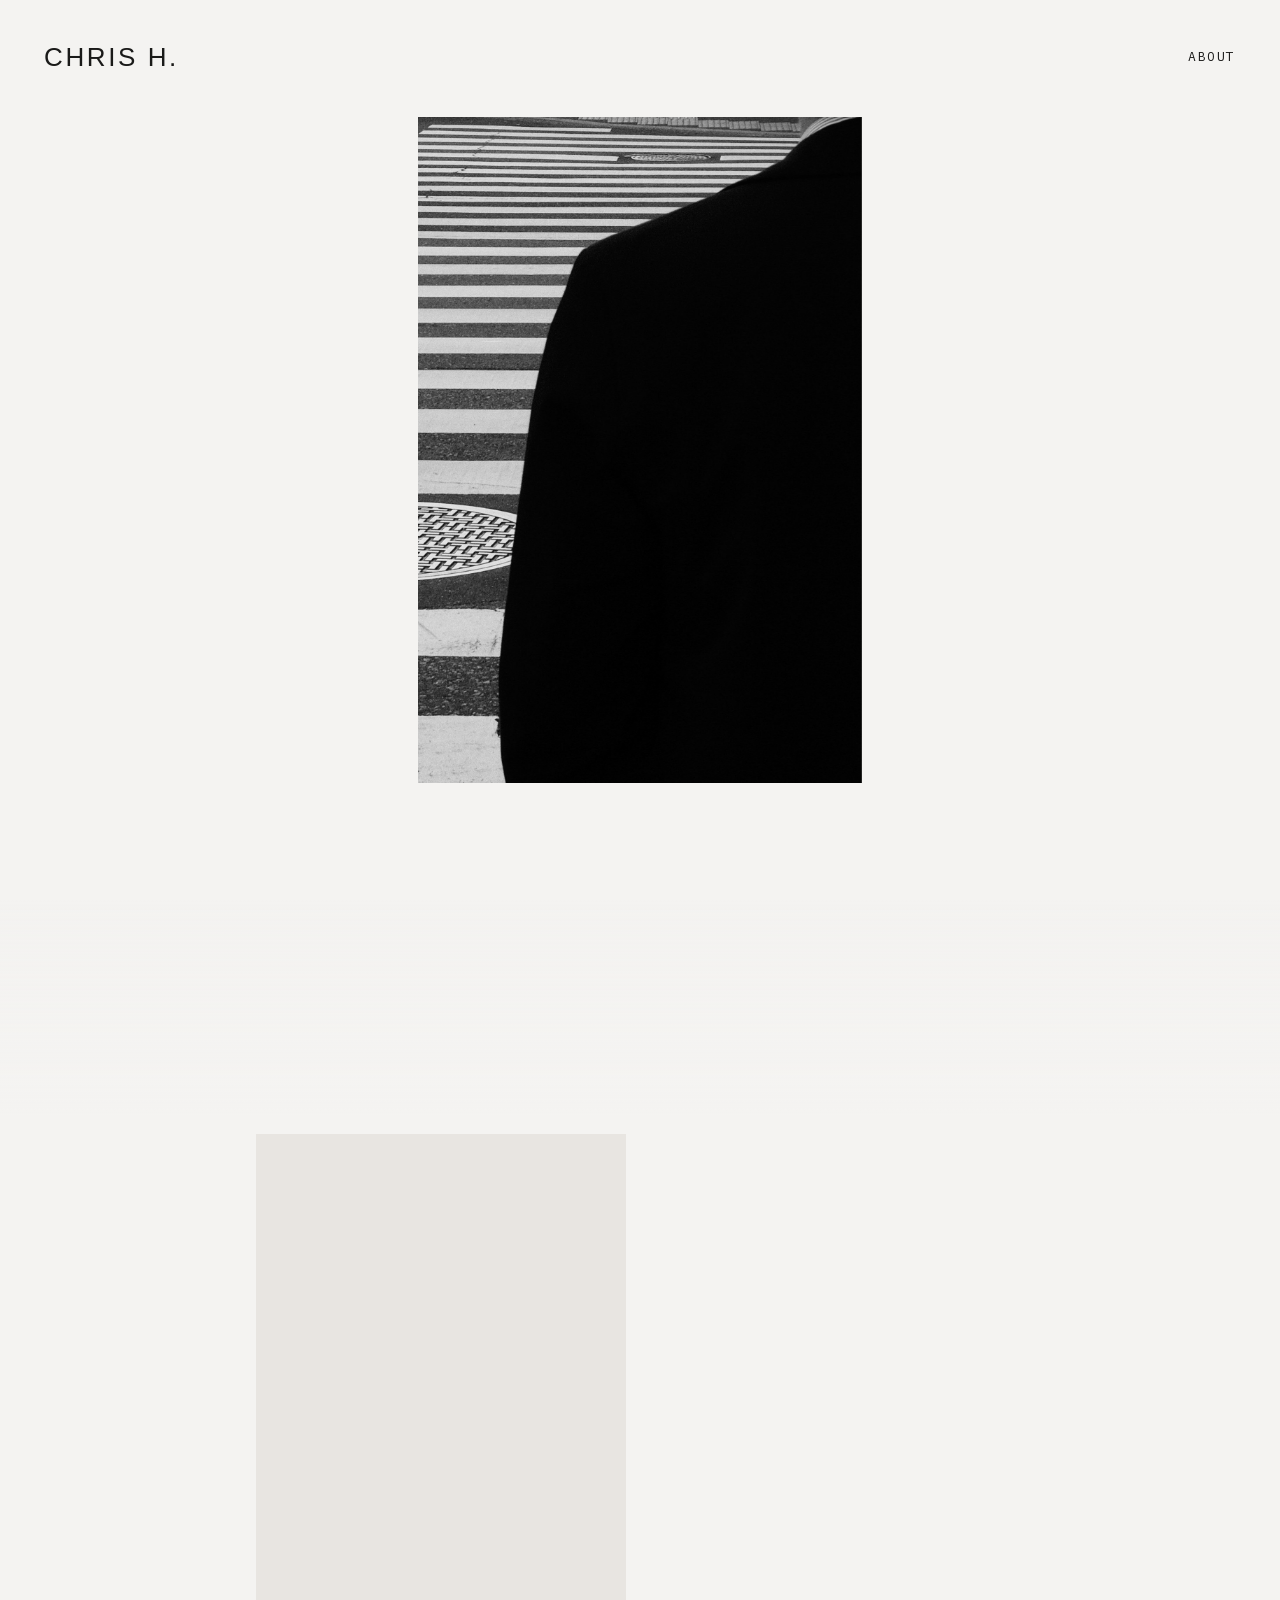
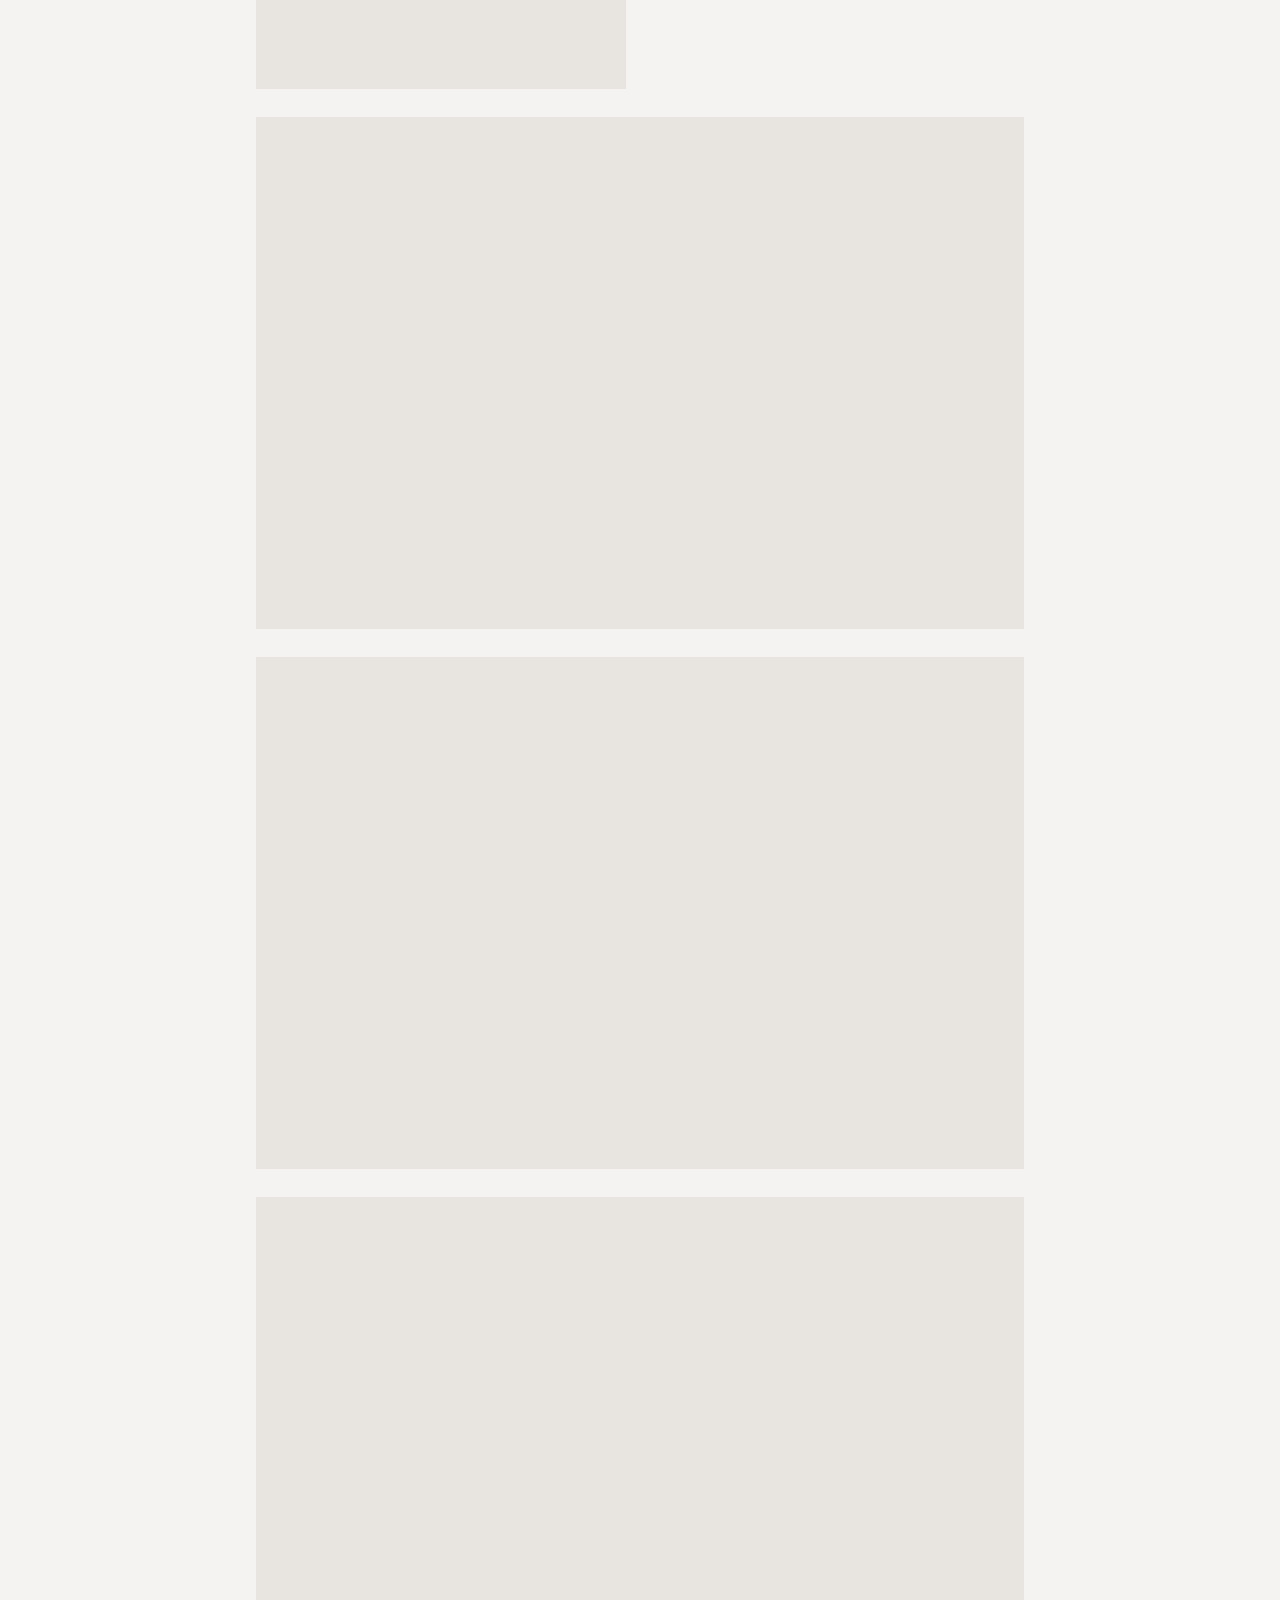
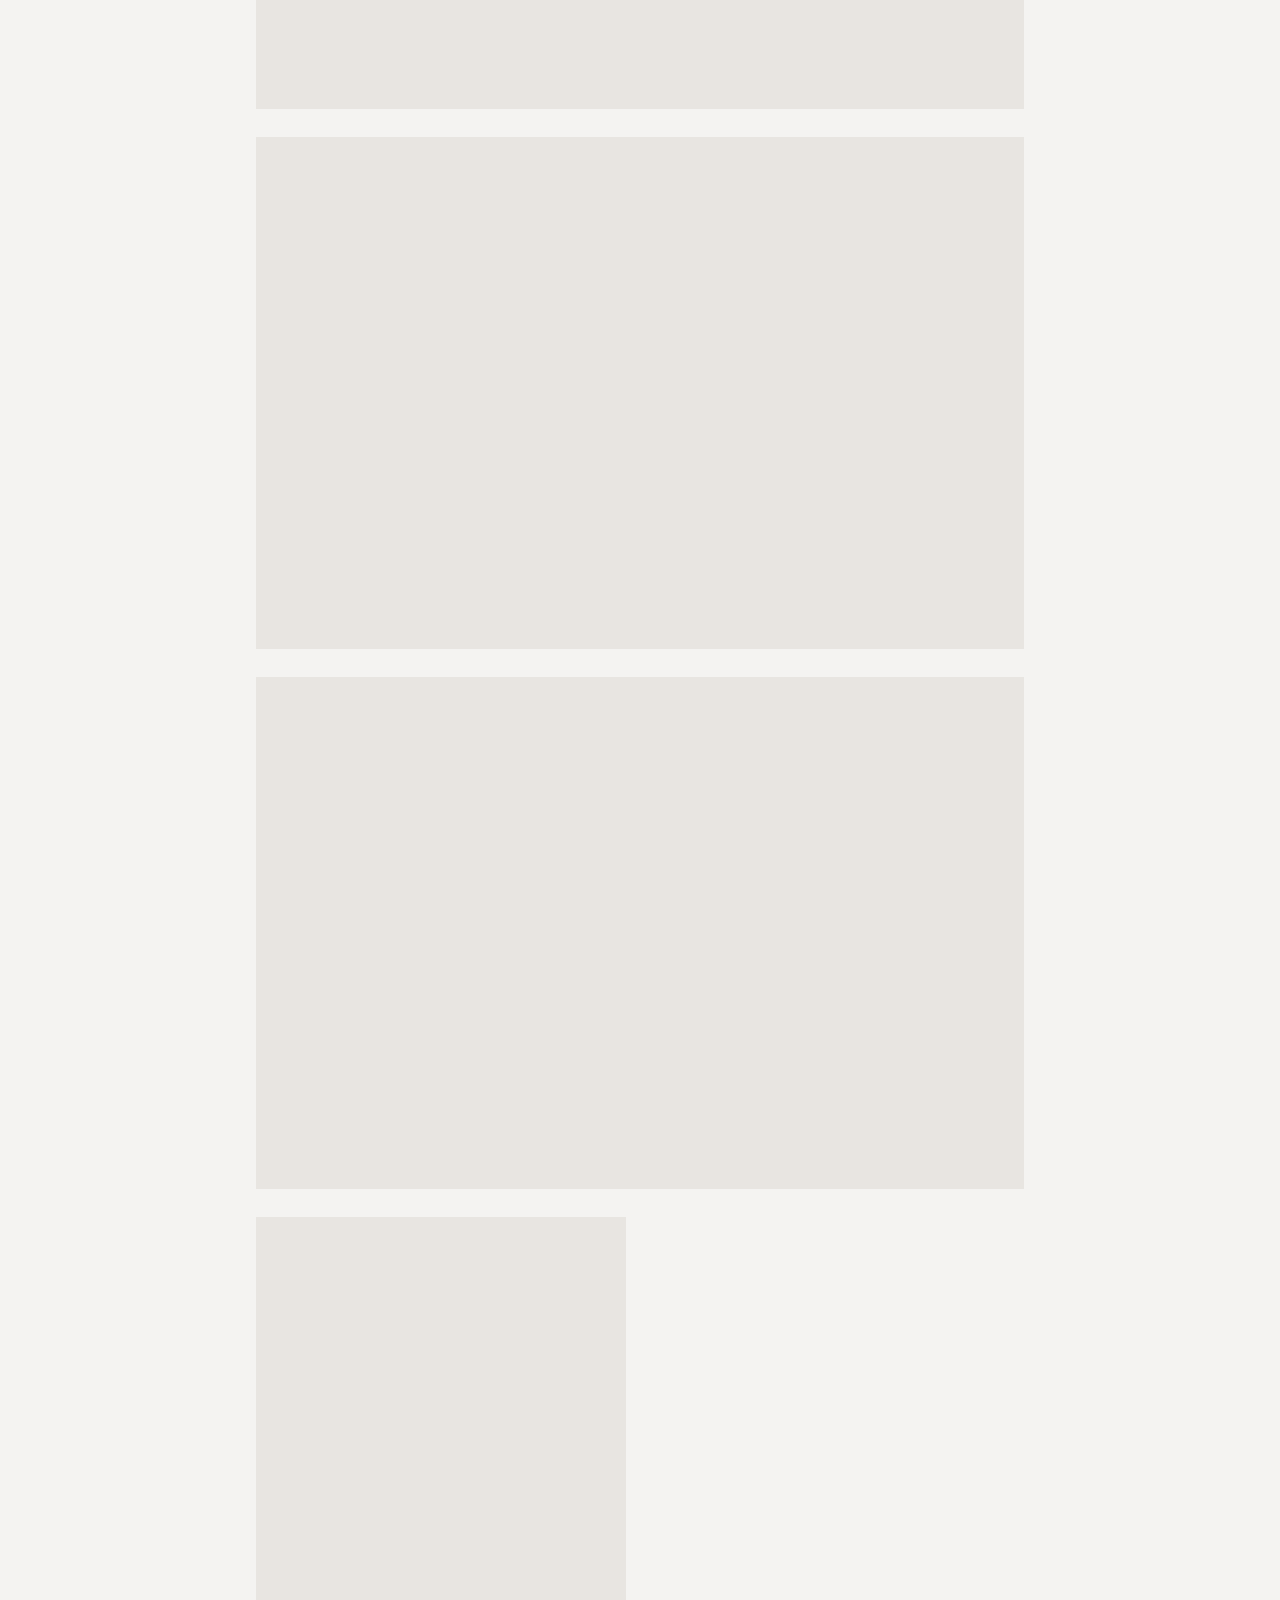
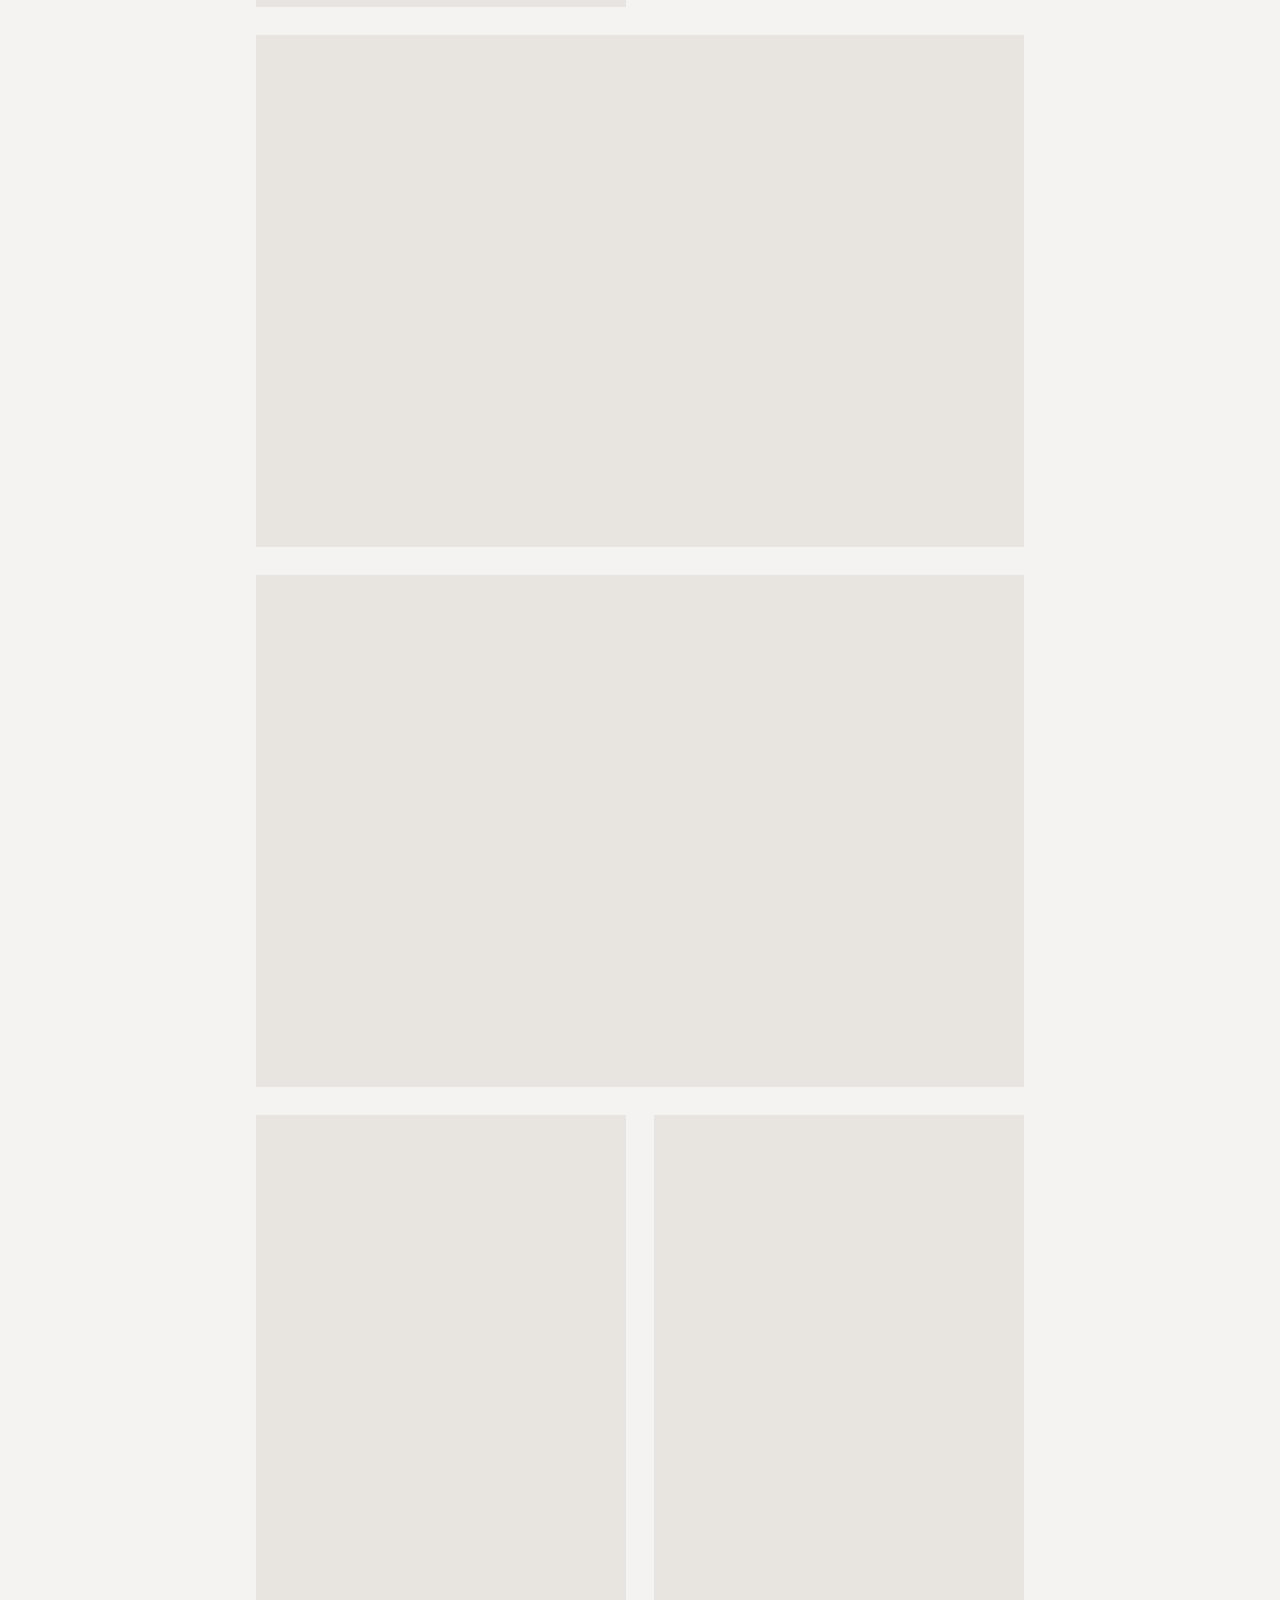
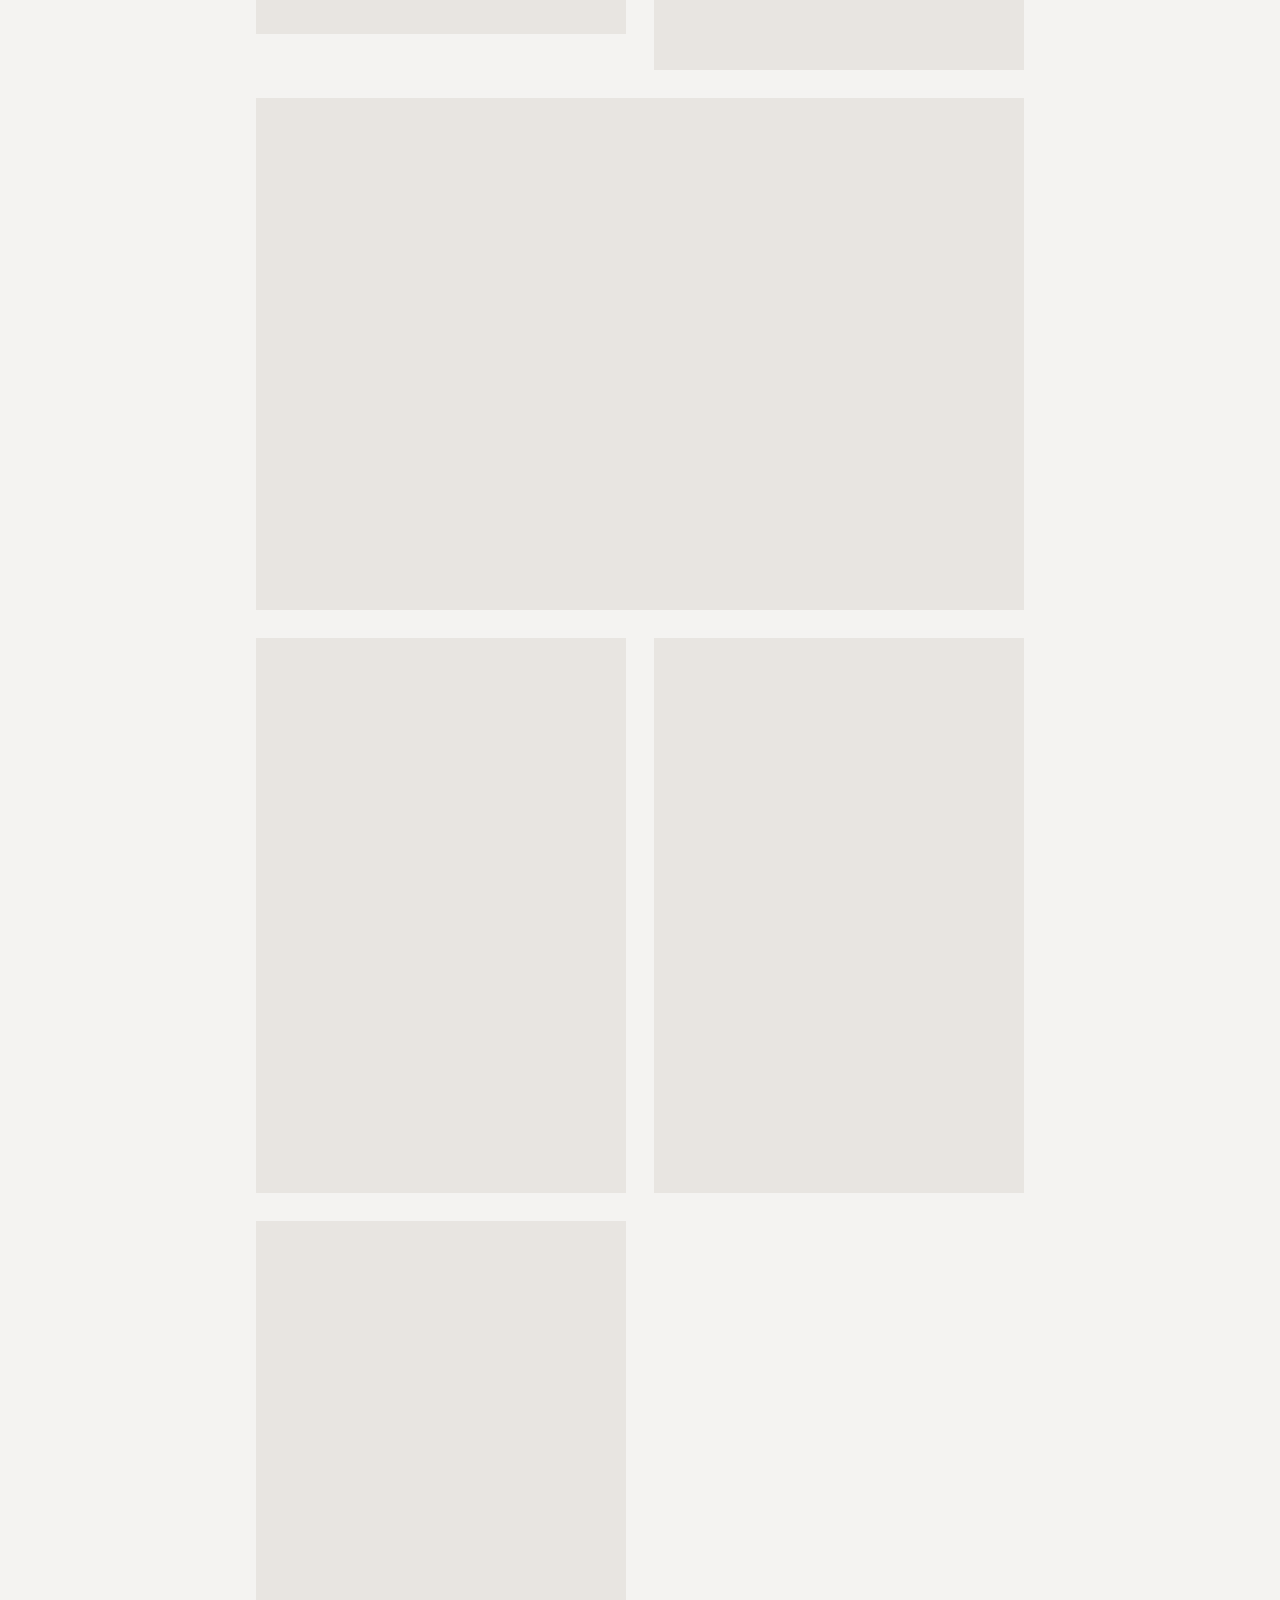
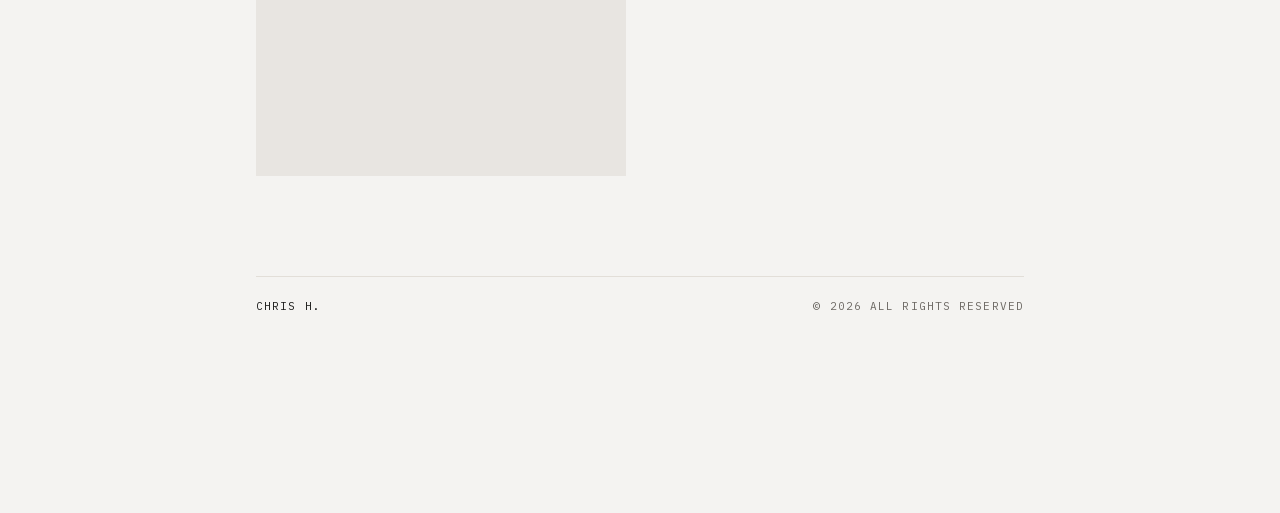
==== commit 5ff1a504: "style: 頁籤只顯示 Chris H. 三處都要改，否則會被蓋回去：靜態 <title>、app.js 載入後設定的 document.title、以及 admin.js 發佈時回寫 index." ====
--- a/index.html
+++ b/index.html
@@ -4,7 +4,7 @@
 <meta charset="utf-8">
 <meta name="viewport" content="width=device-width, initial-scale=1">
 
-<title>Chris H. — 攝影作品集</title>
+<title>Chris H.</title>
 <meta name="description" content="Chris H.，生長於台灣的攝影師。作品集。">
 <link rel="canonical" href="https://helloworld-chrish.github.io/">
 
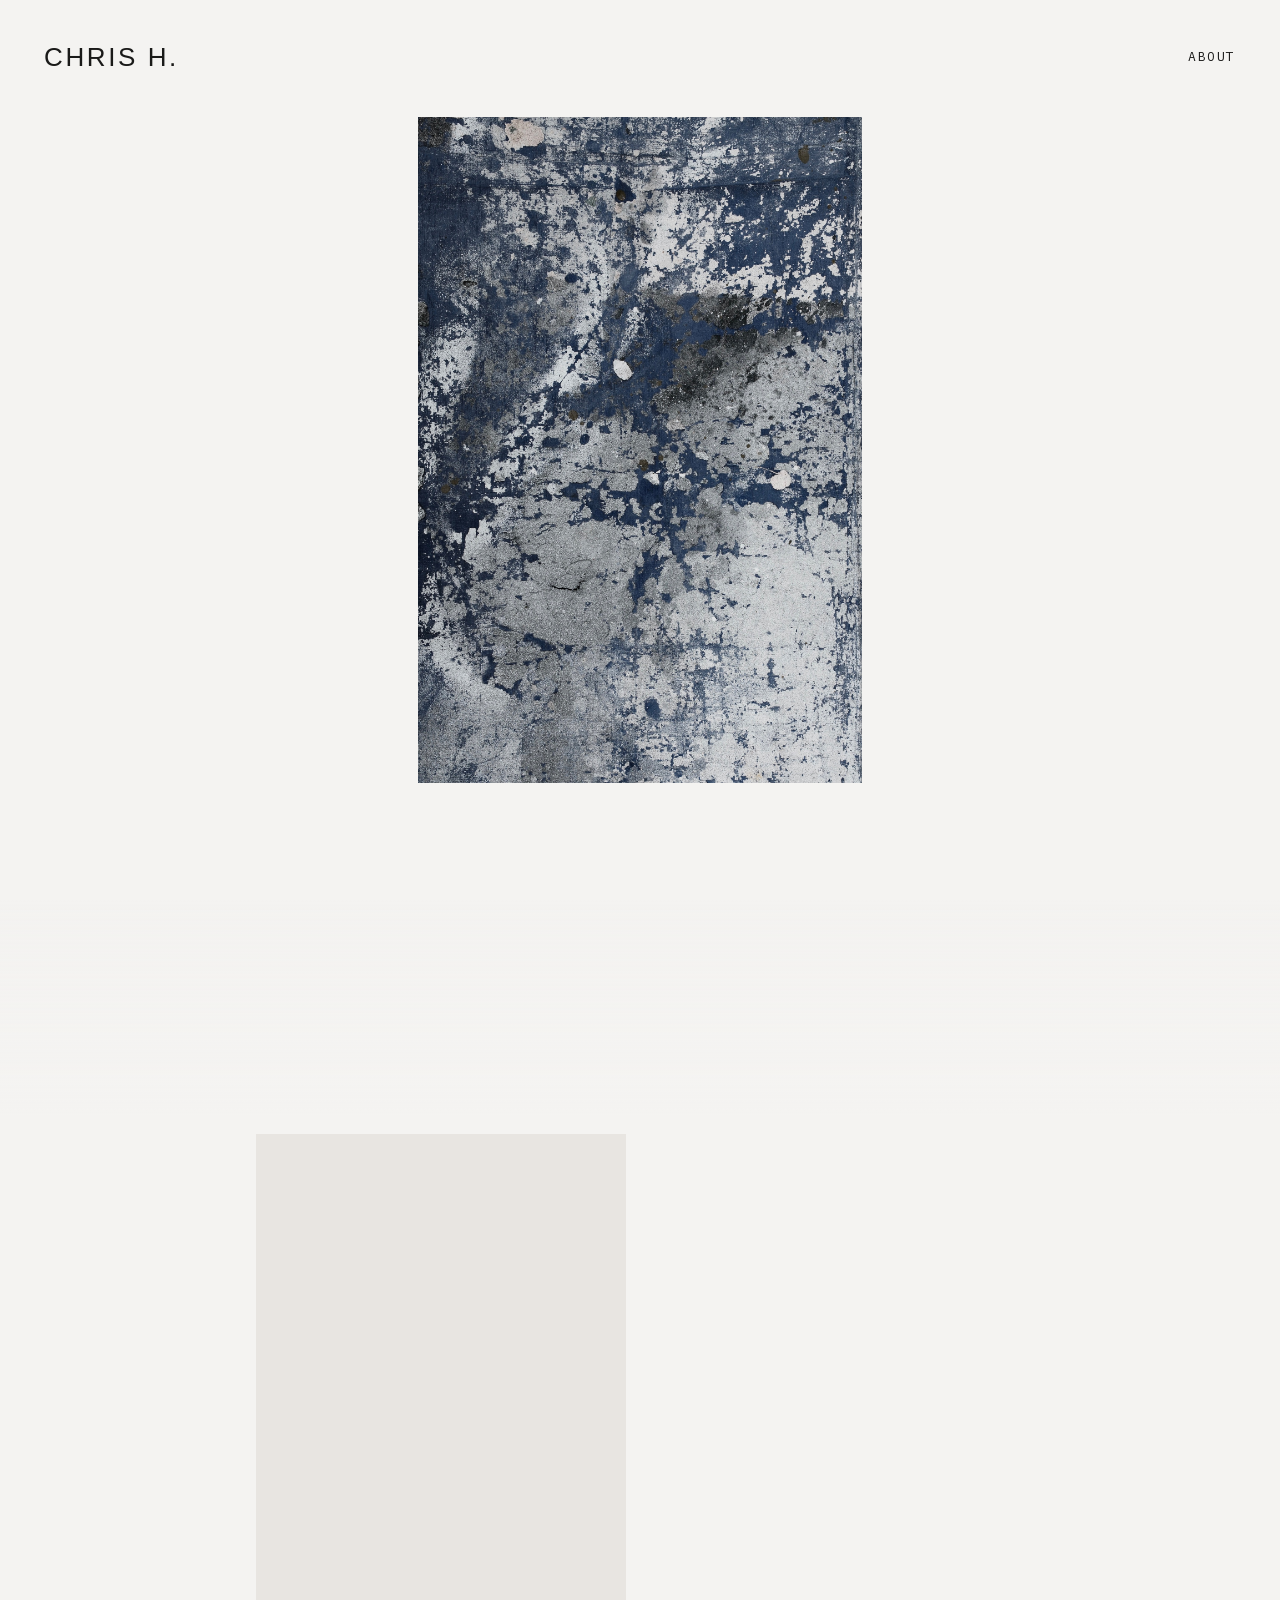
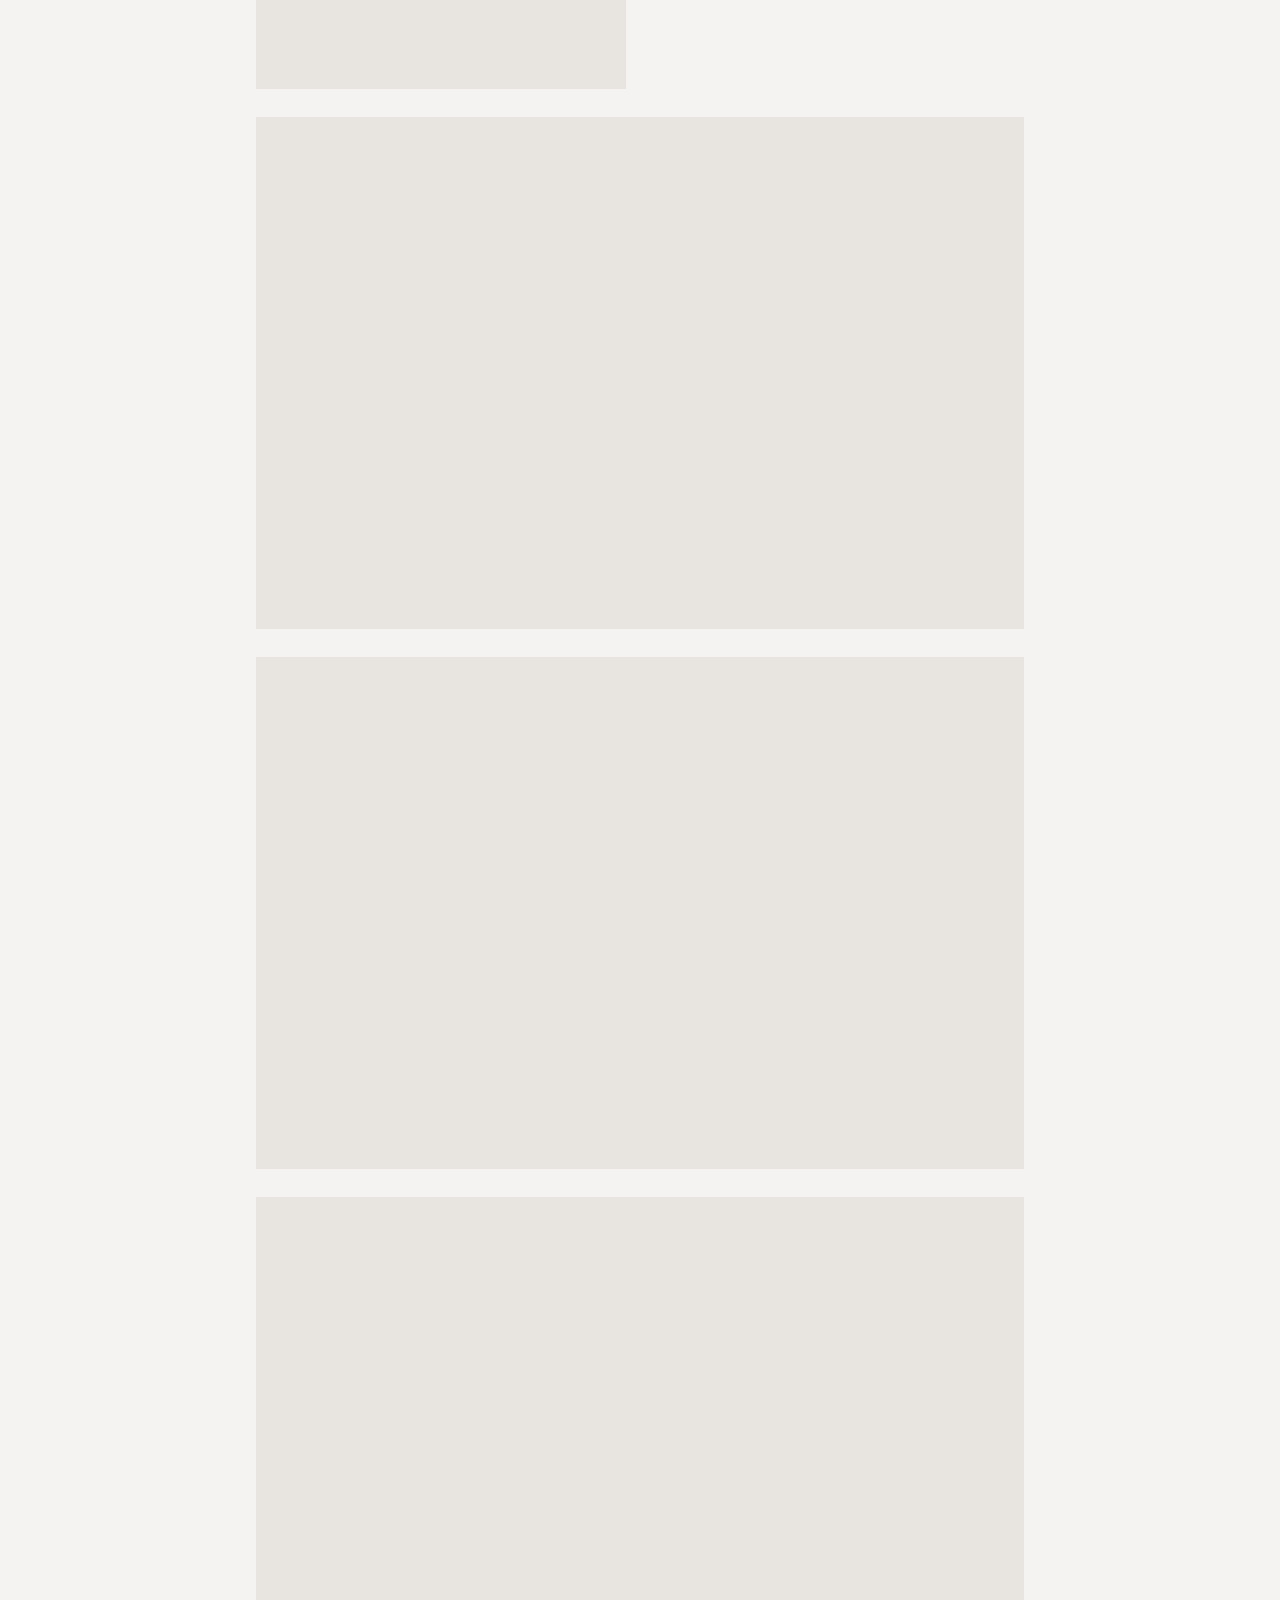
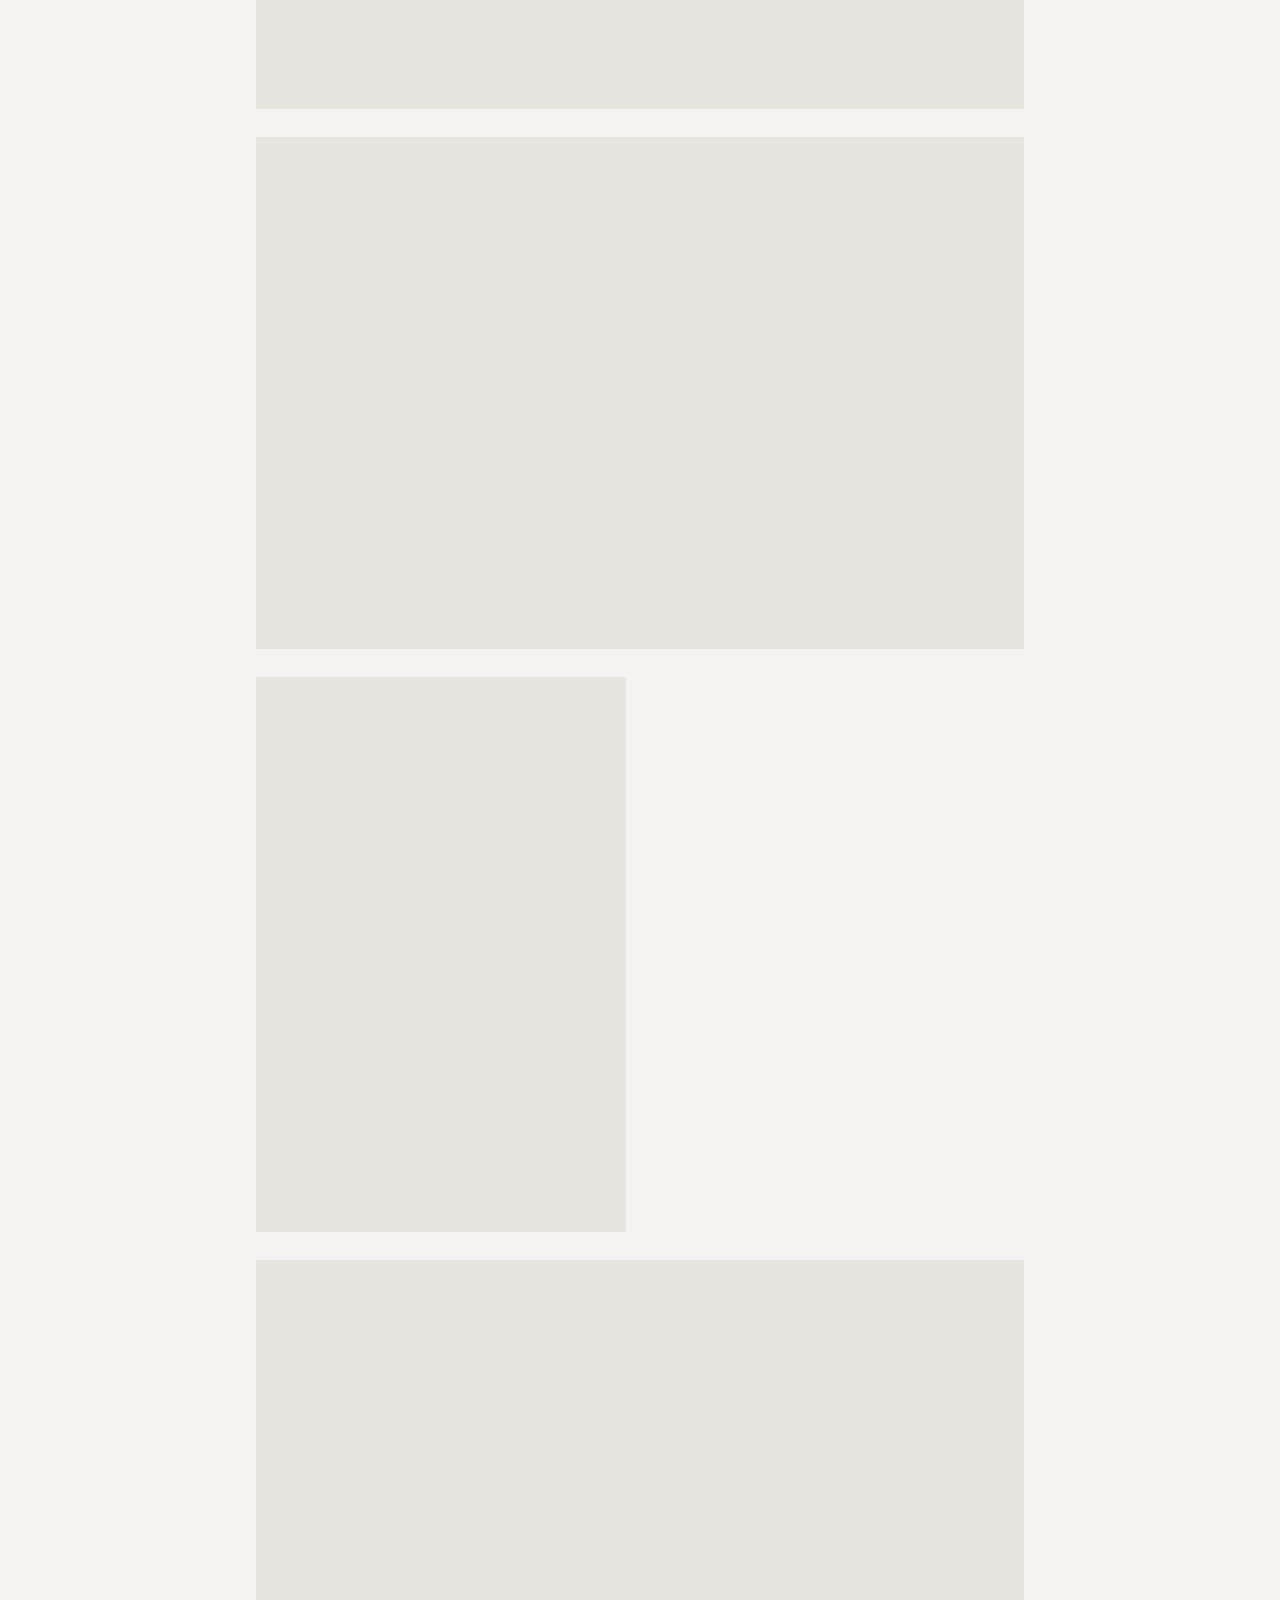
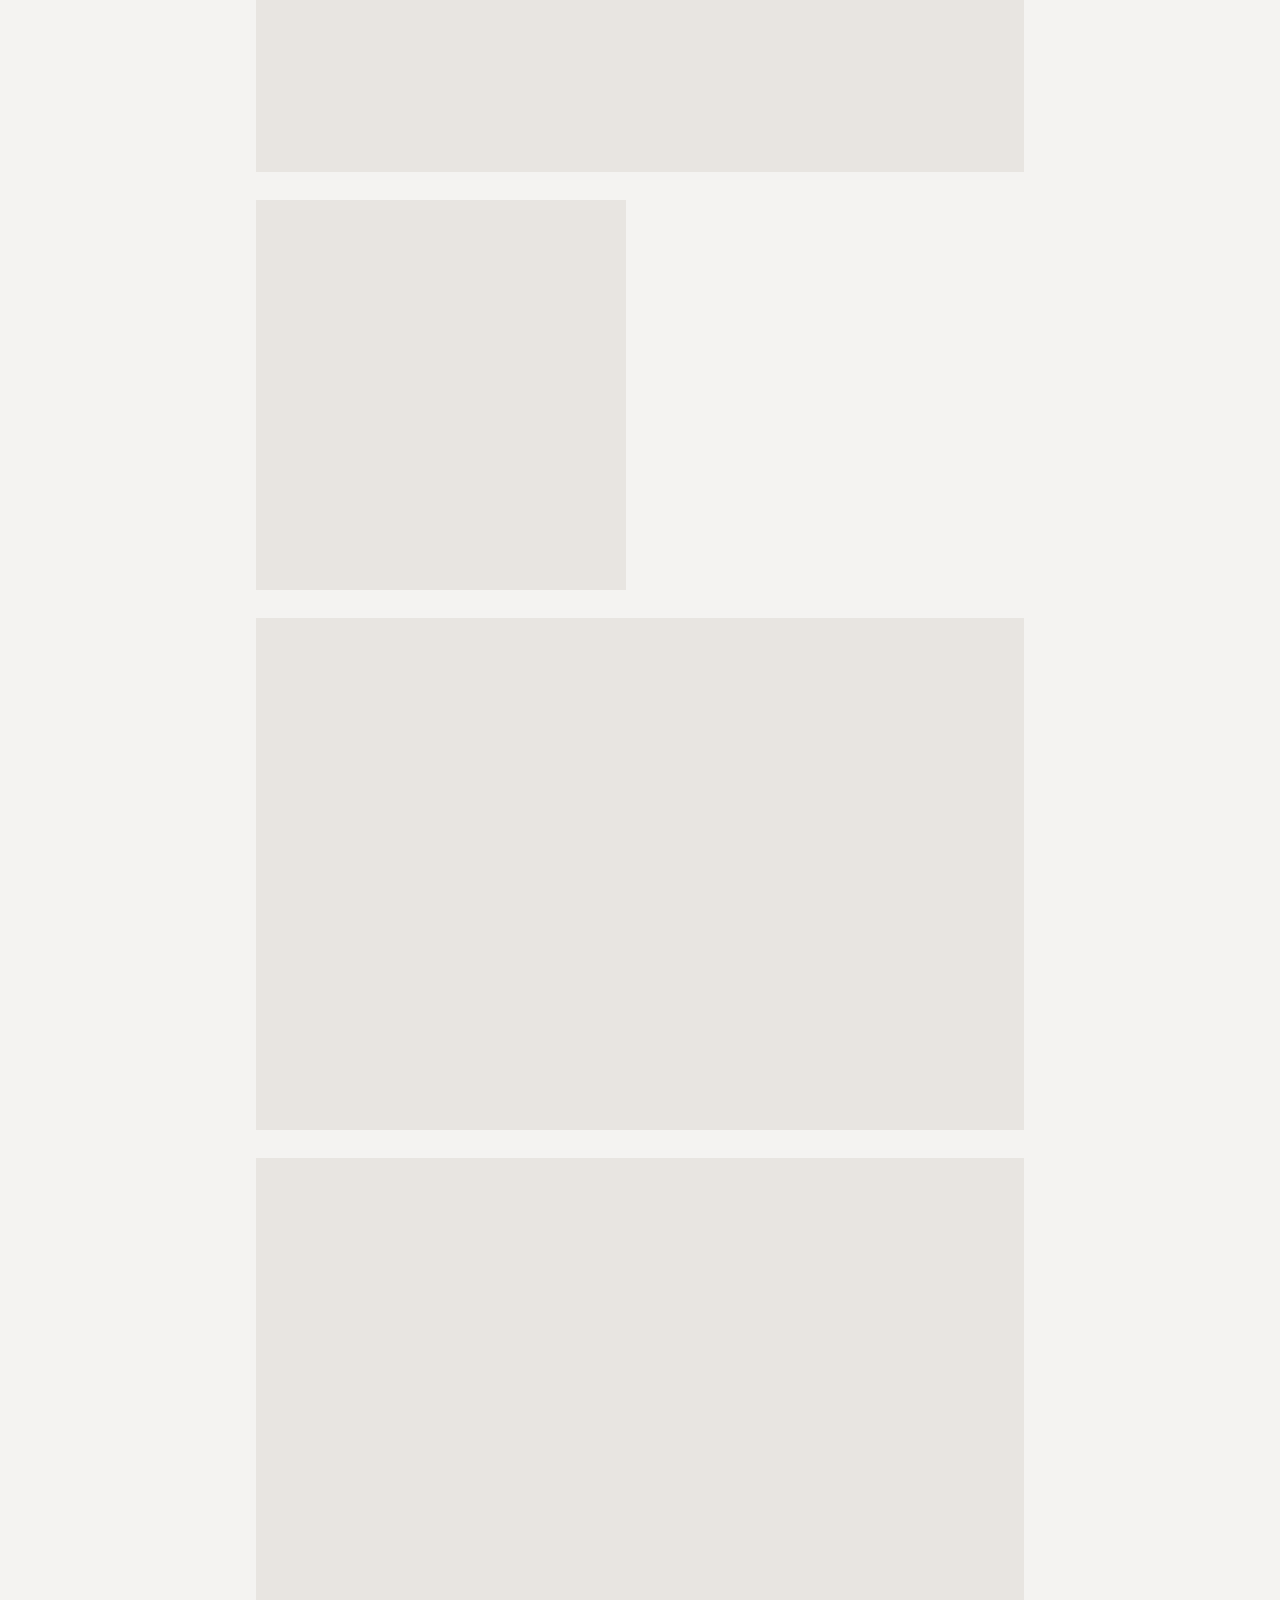
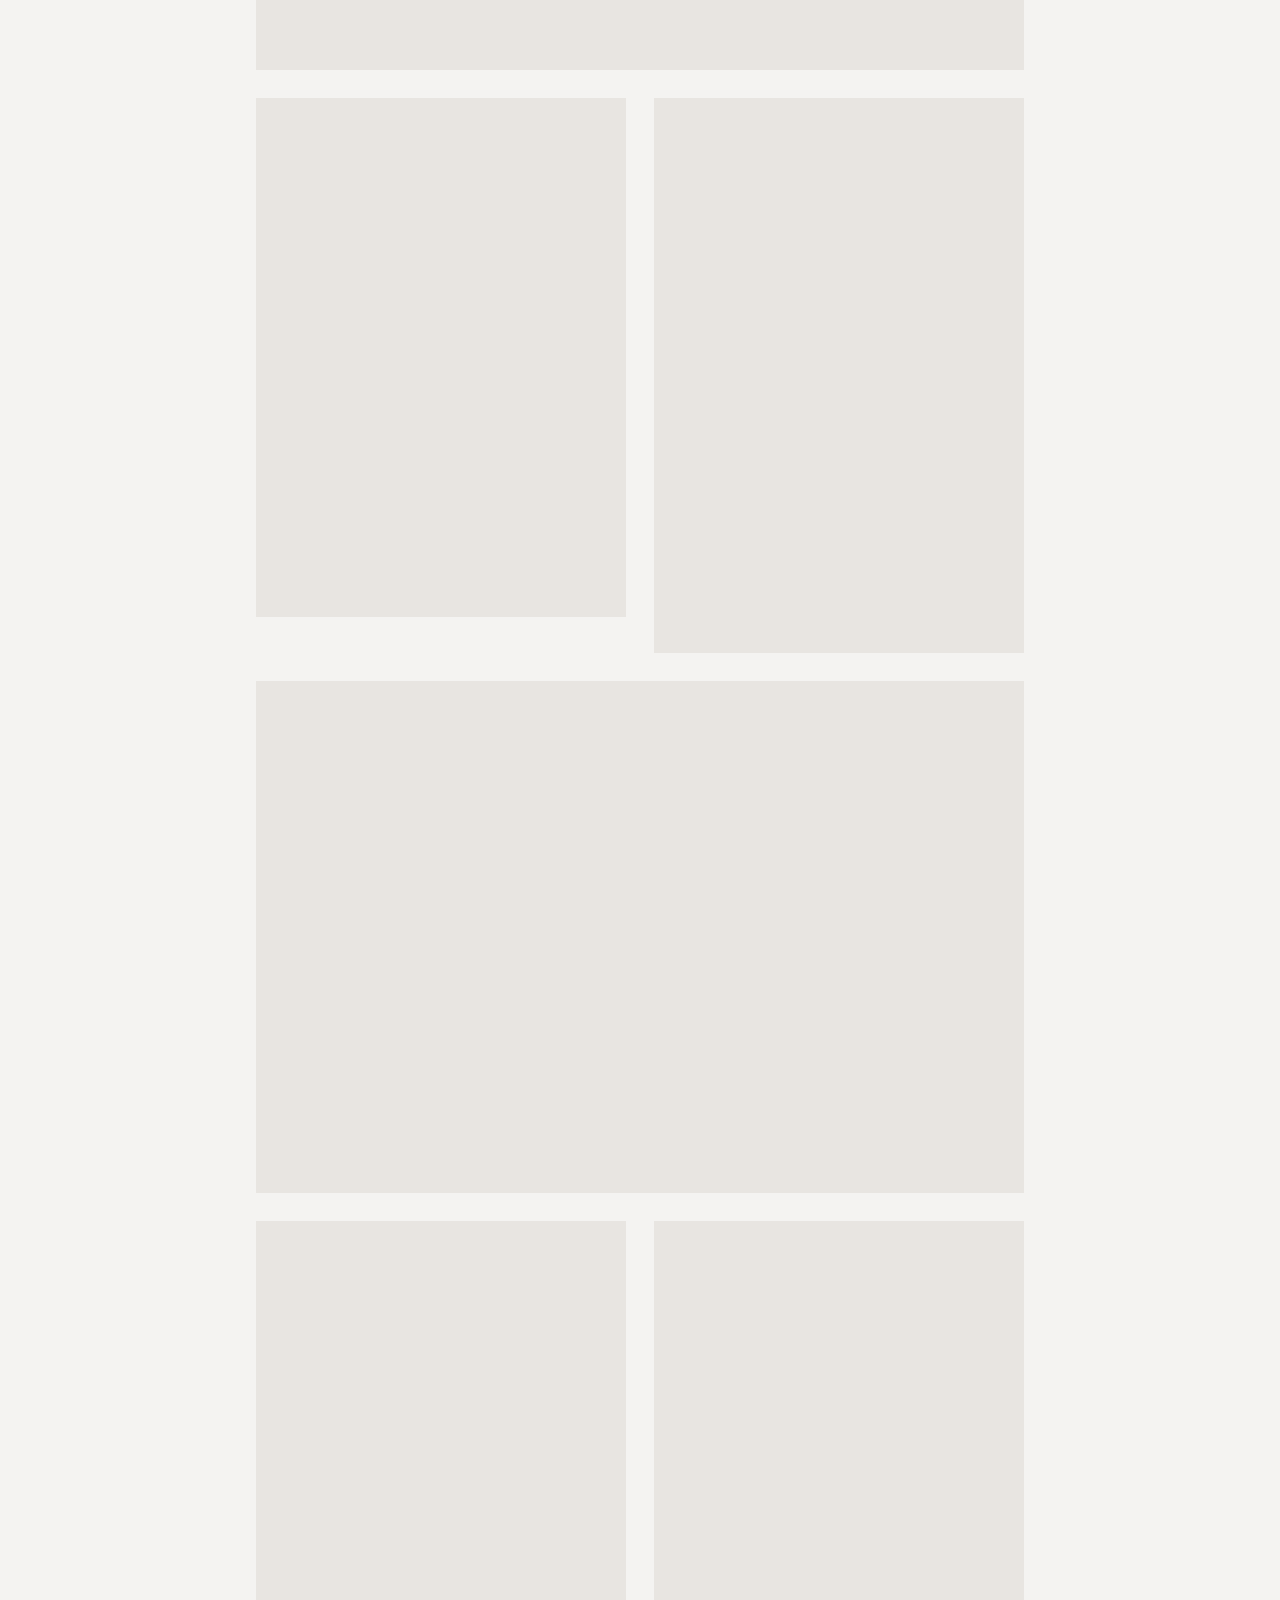
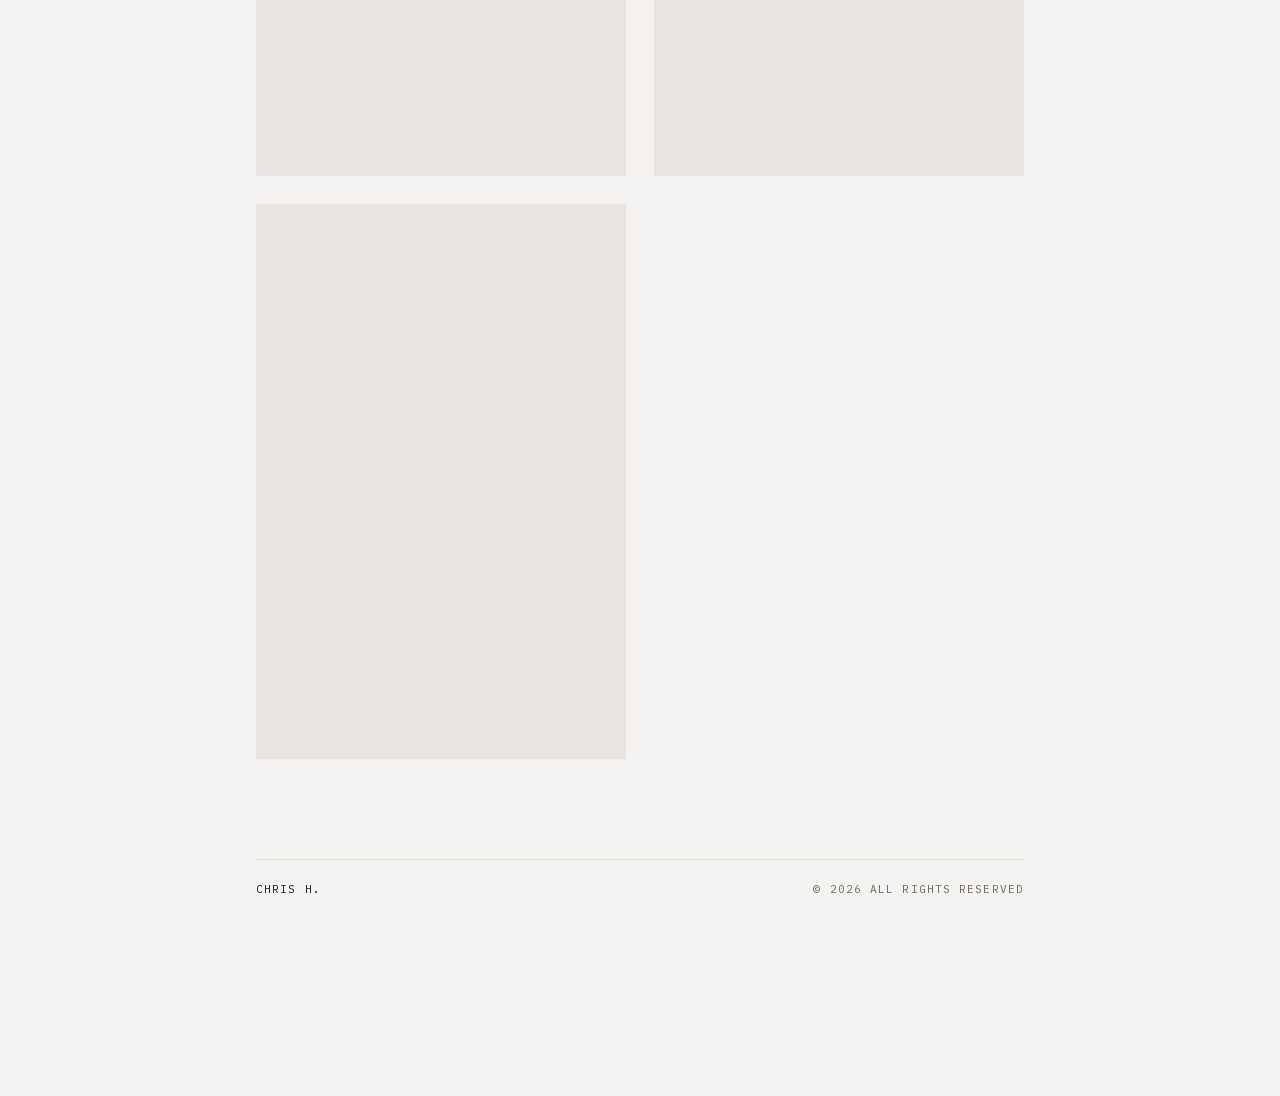
==== commit 4aedcfc5: "portfolio: 16 張照片（新增 1）" ====
--- a/index.html
+++ b/index.html
@@ -4,15 +4,15 @@
 <meta charset="utf-8">
 <meta name="viewport" content="width=device-width, initial-scale=1">
 
-<title>Chris H.</title>
+<title>CHRIS H.</title>
 <meta name="description" content="Chris H.，生長於台灣的攝影師。作品集。">
 <link rel="canonical" href="https://helloworld-chrish.github.io/">
 
 <meta property="og:type" content="website">
-<meta property="og:title" content="Chris H. — 攝影作品集">
+<meta property="og:title" content="CHRIS H. — 攝影作品集">
 <meta property="og:description" content="Chris H.，生長於台灣的攝影師。作品集。">
 <meta property="og:url" content="https://helloworld-chrish.github.io/">
-<meta property="og:image" content="https://helloworld-chrish.github.io/photos/dscf1825-mu3ve3r30yy.jpg">
+<meta property="og:image" content="https://helloworld-chrish.github.io/photos/img-4820-mu8mwet8skw.jpg">
 <meta name="twitter:card" content="summary_large_image">
 
 <link rel="icon" href="data:image/svg+xml,%3Csvg xmlns='http://www.w3.org/2000/svg' viewBox='0 0 100 100'%3E%3Crect width='100' height='100' fill='%23f4f3f1'/%3E%3Crect x='30' y='30' width='18' height='40' fill='%231a1a19'/%3E%3Crect x='54' y='30' width='18' height='26' fill='%23a05a45'/%3E%3C/svg%3E">
@@ -37,7 +37,7 @@
 <section class="hero" id="hero">
   <span class="hero__name" id="heroName">Chris H.</span>
   <button class="hero__about" id="aboutBtn" type="button">ABOUT</button>
-  <img class="hero__img" id="heroImg" src="photos/dscf1825-mu3ve3r30yy.jpg" alt="" fetchpriority="high" decoding="async">
+  <img class="hero__img" id="heroImg" src="photos/img-4820-mu8mwet8skw.jpg" alt="" fetchpriority="high" decoding="async">
 </section>
 
 <div class="sheet">
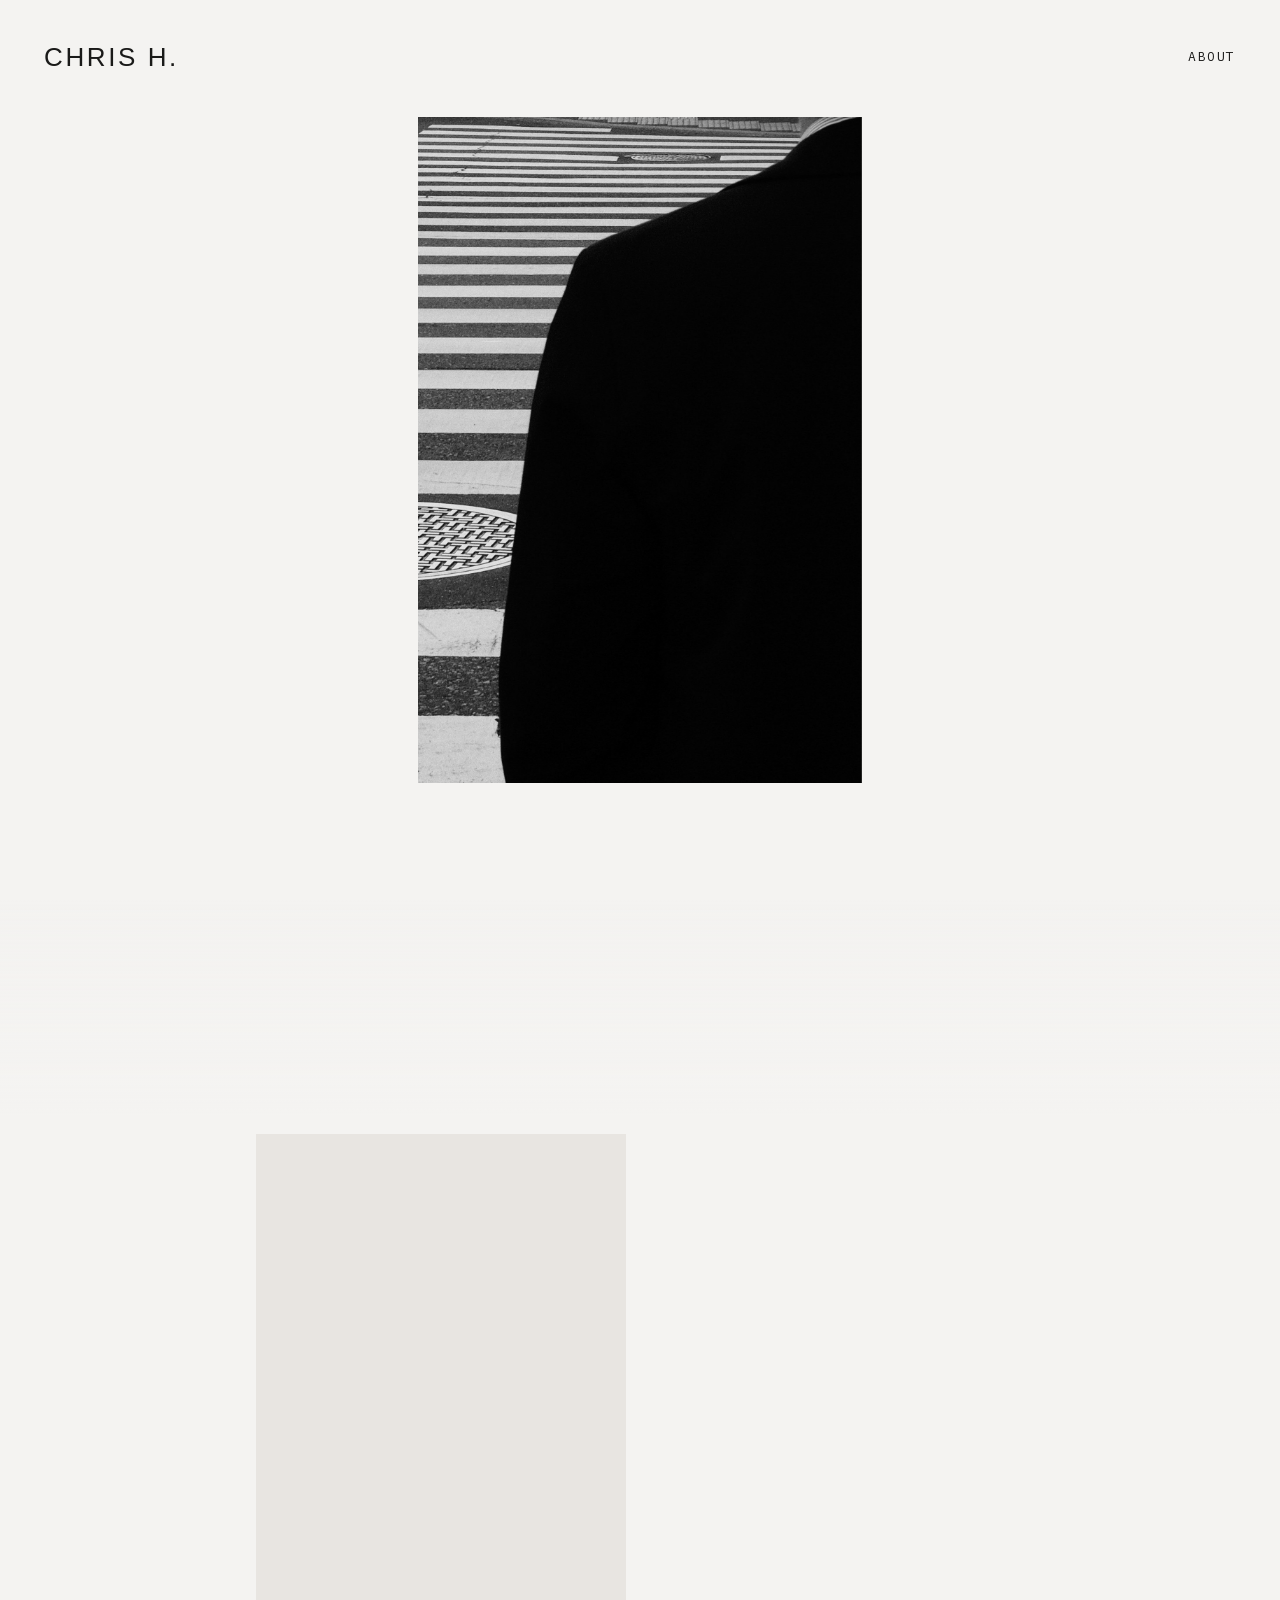
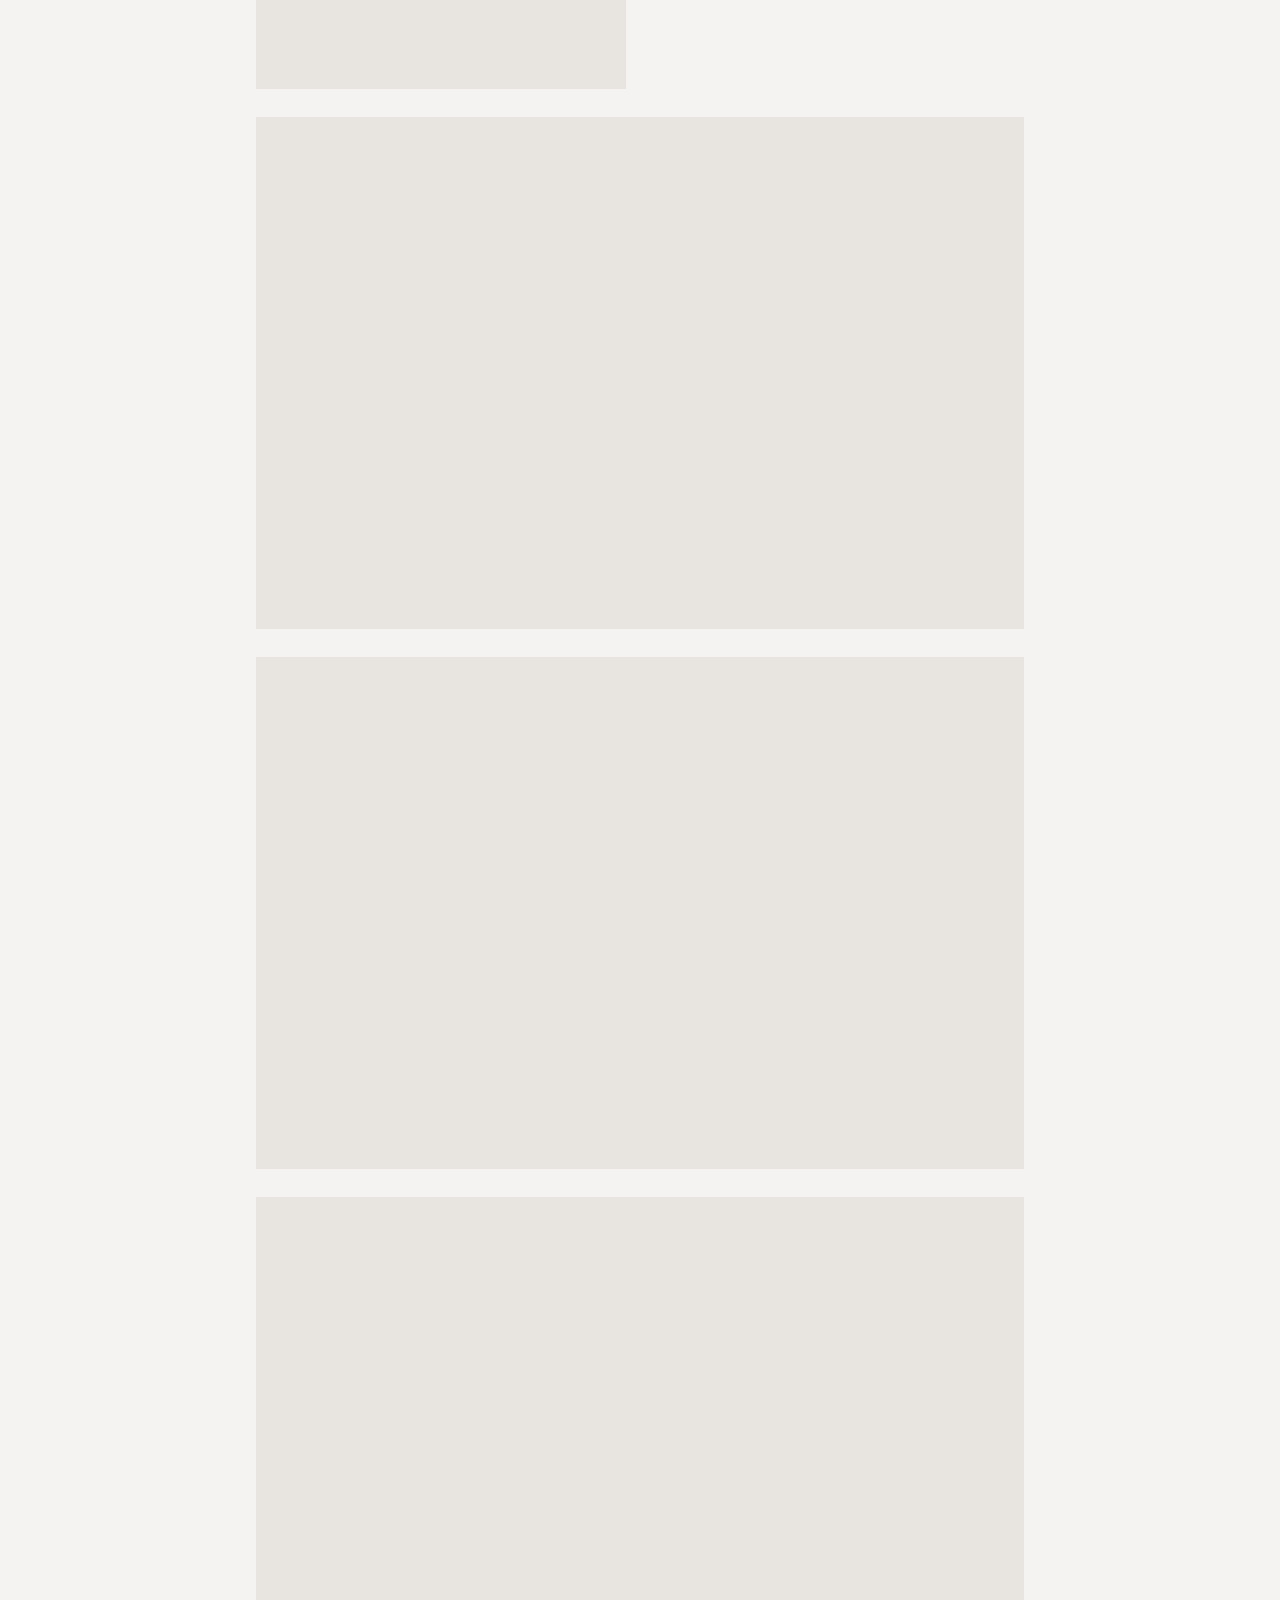
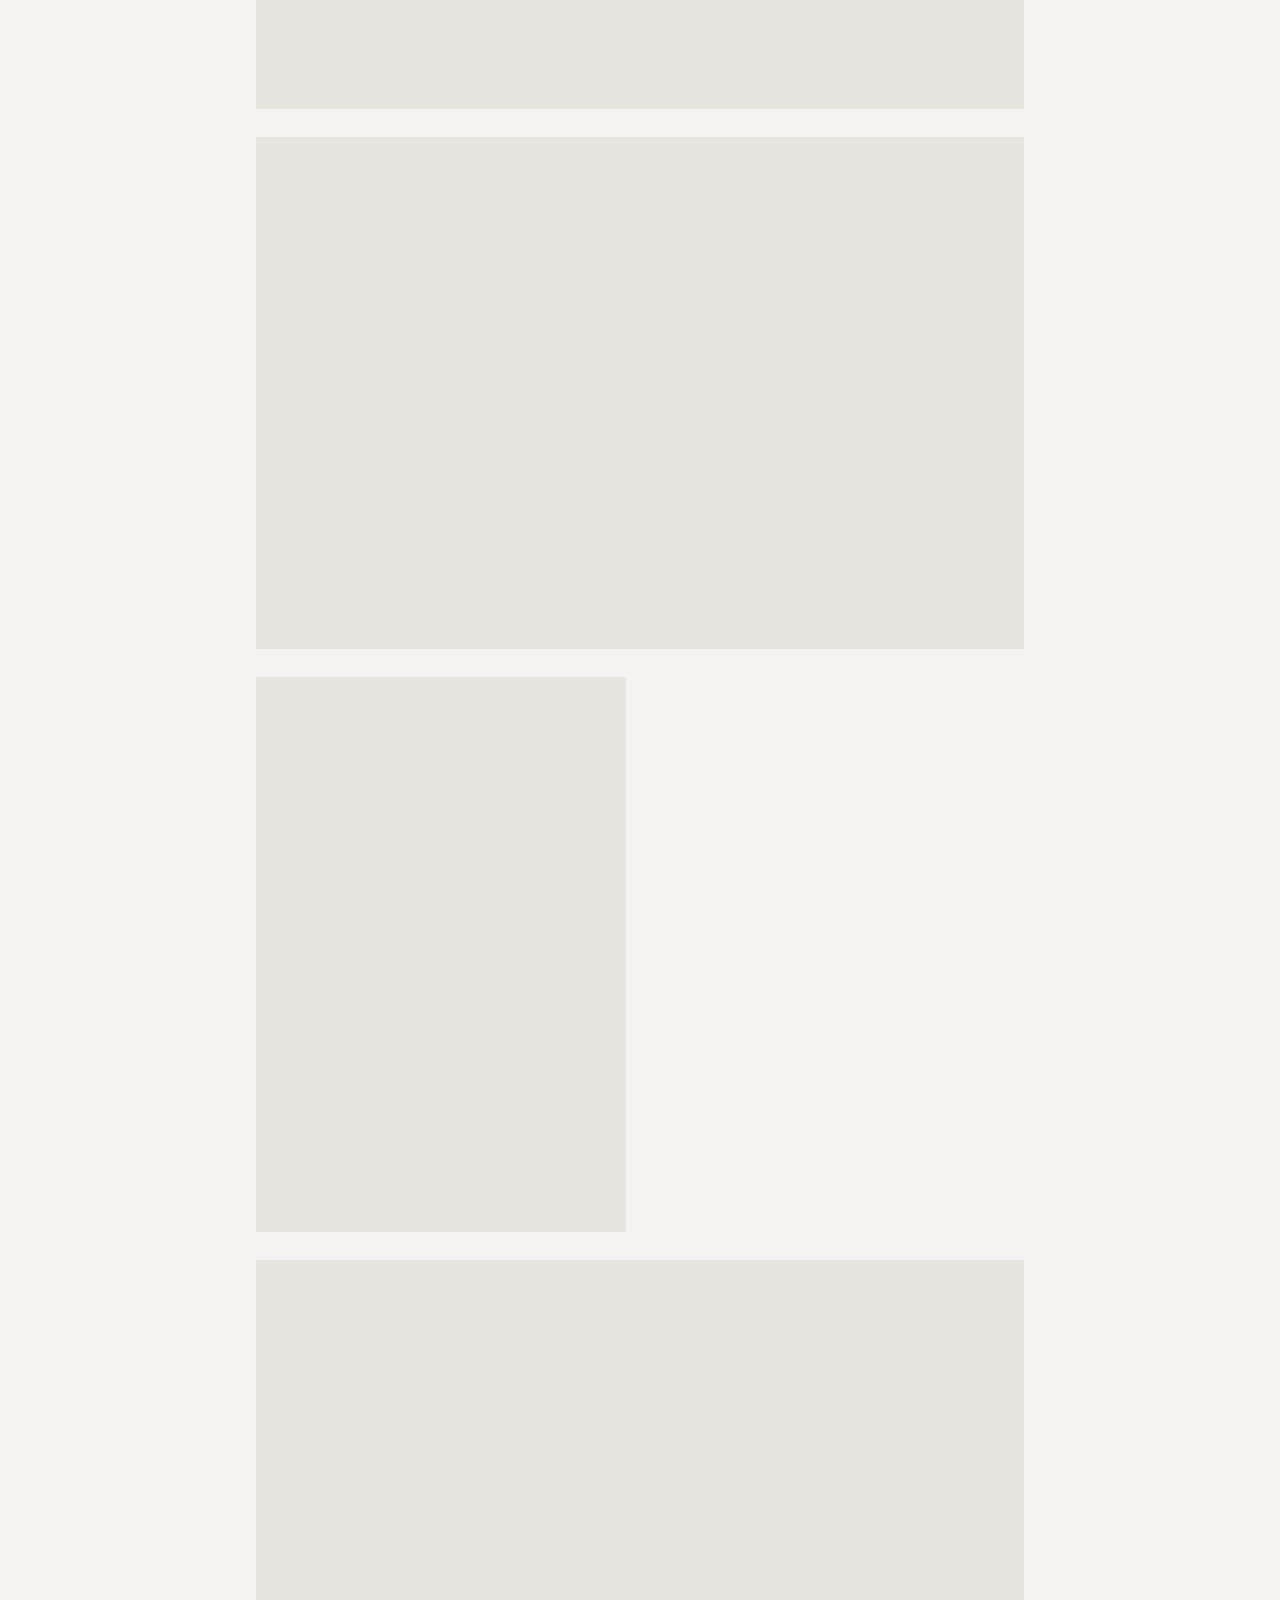
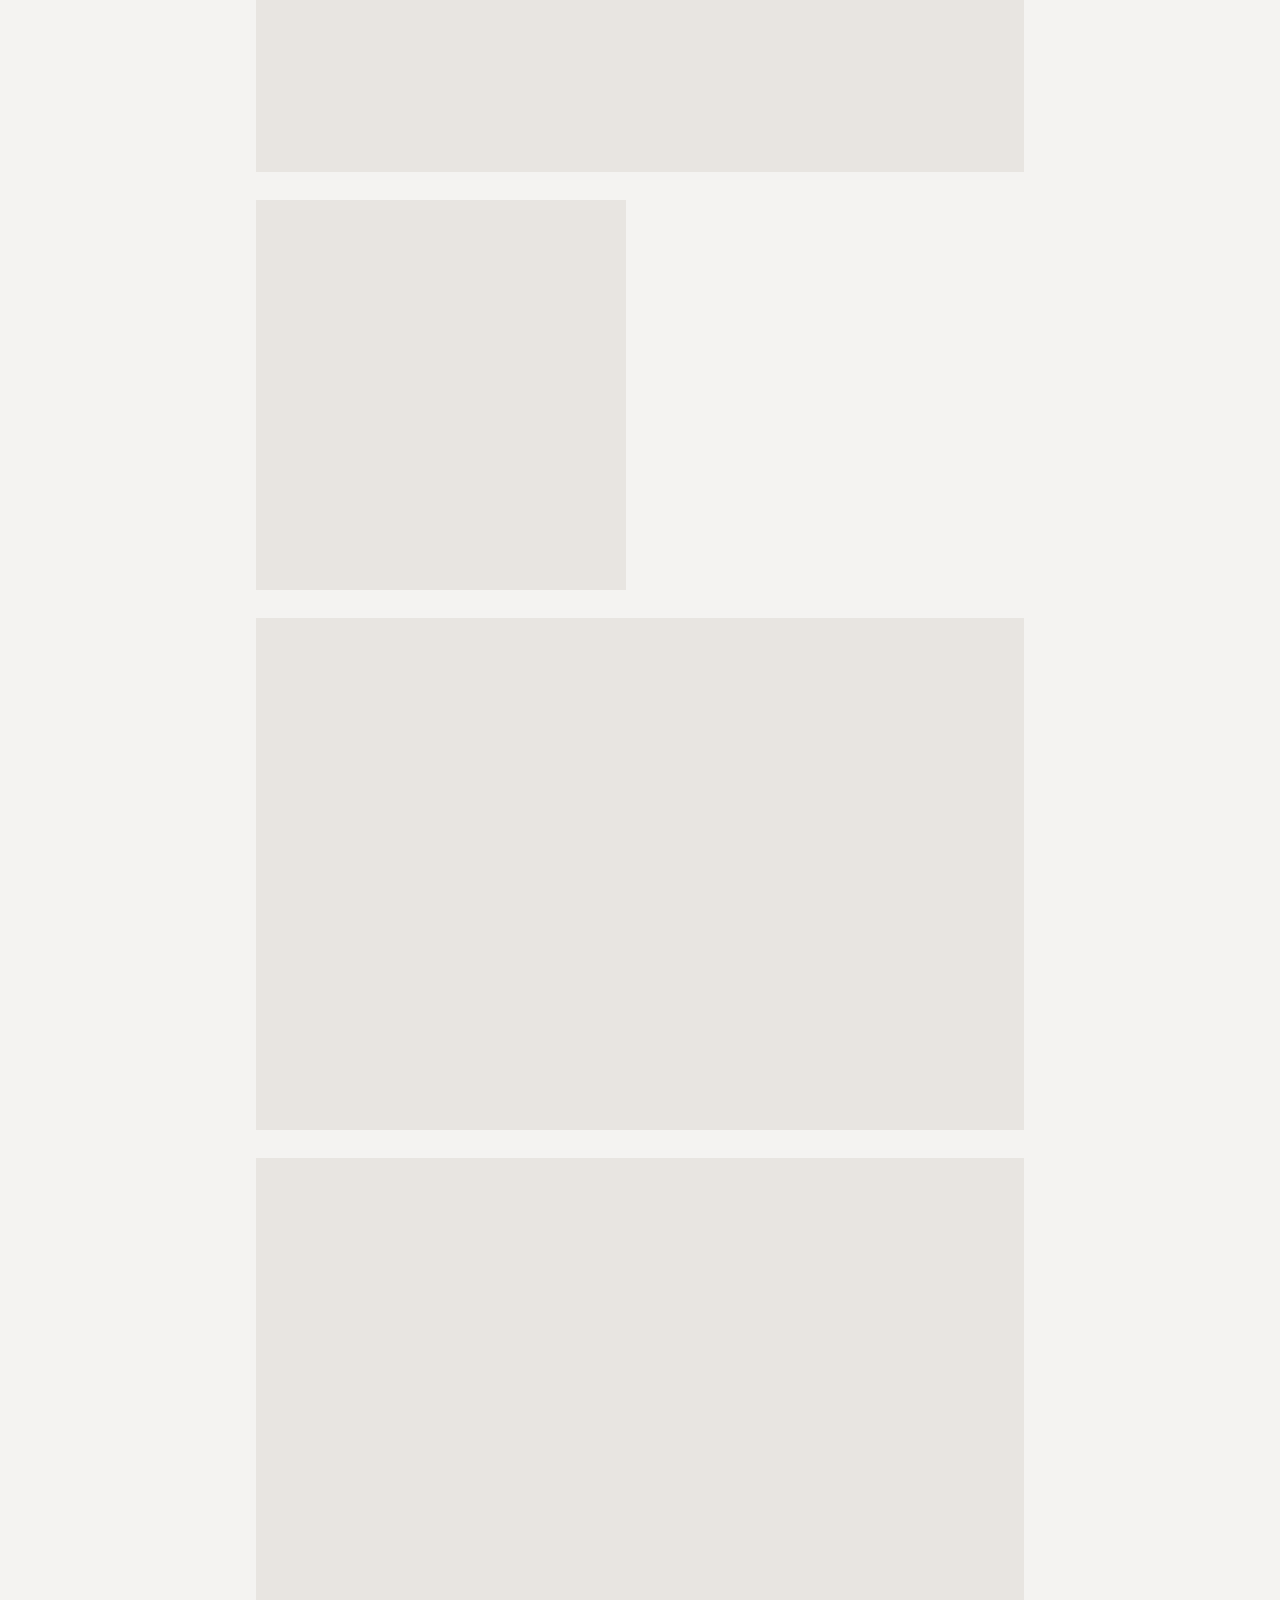
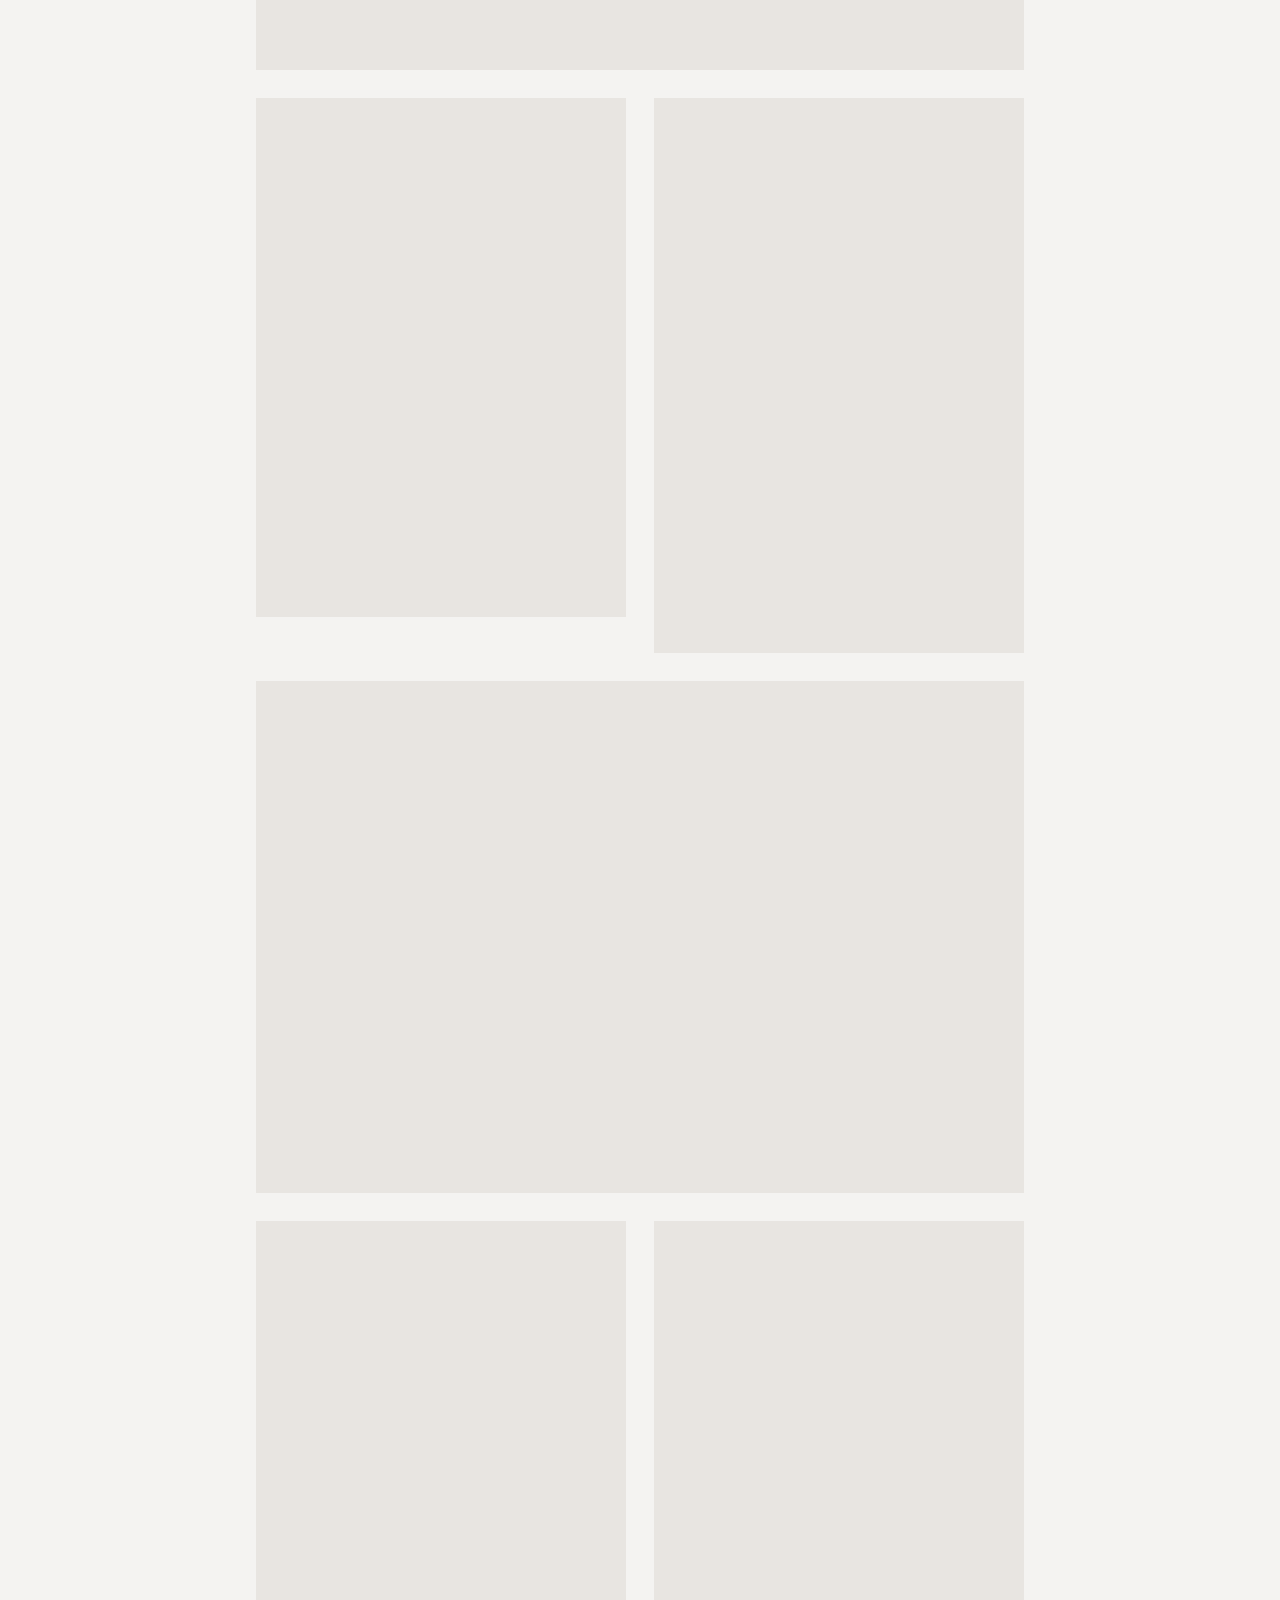
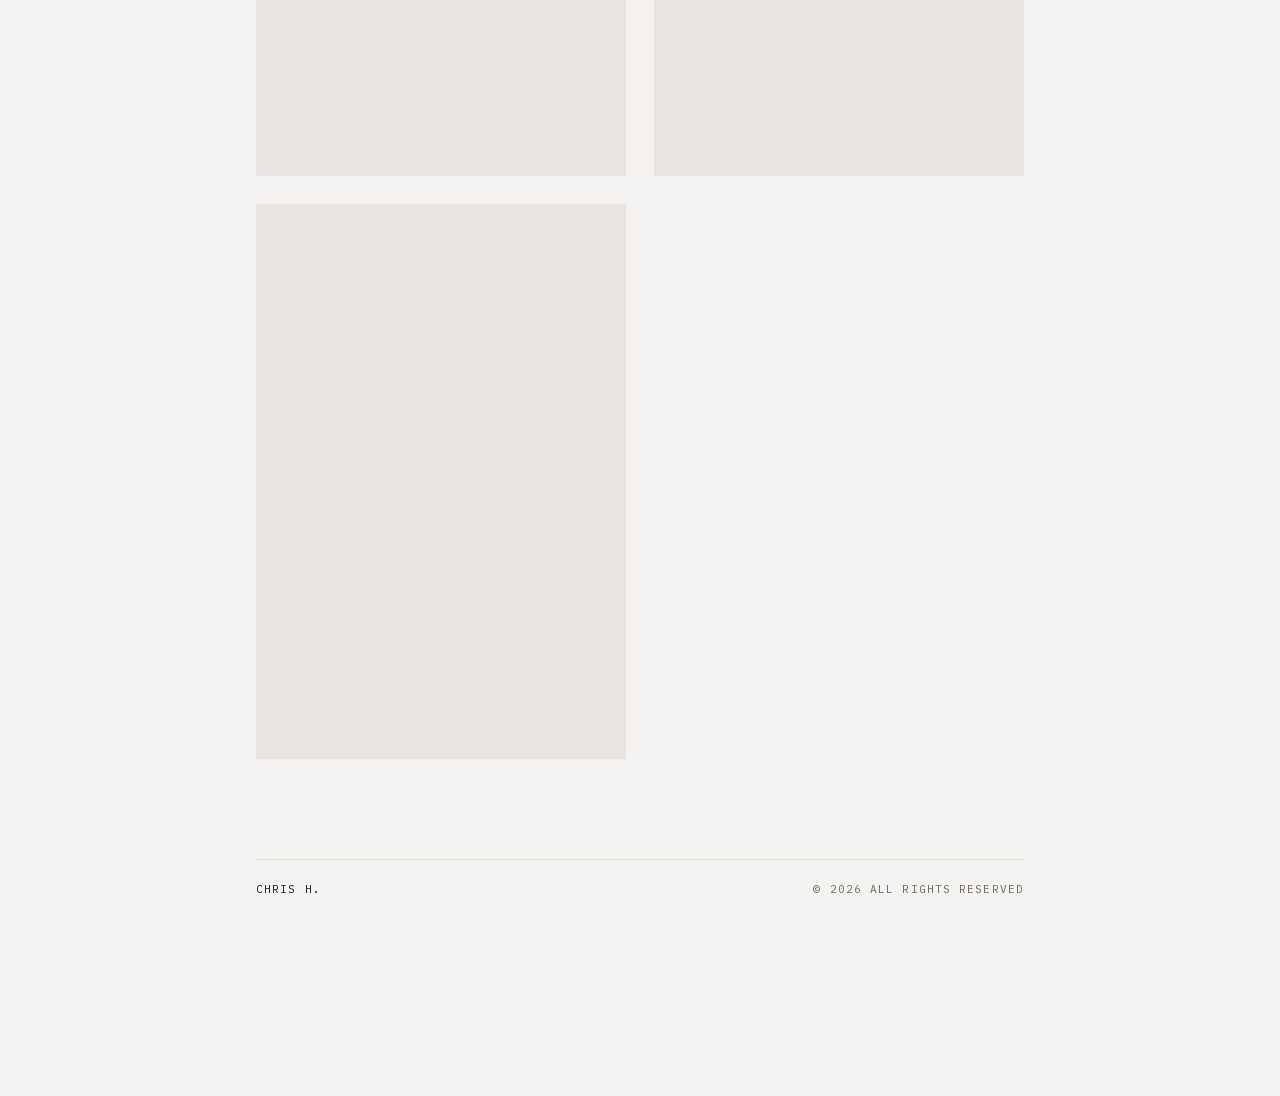
==== commit c8c9c6b5: "portfolio: 16 張照片" ====
--- a/index.html
+++ b/index.html
@@ -12,7 +12,7 @@
 <meta property="og:title" content="CHRIS H. — 攝影作品集">
 <meta property="og:description" content="Chris H.，生長於台灣的攝影師。作品集。">
 <meta property="og:url" content="https://helloworld-chrish.github.io/">
-<meta property="og:image" content="https://helloworld-chrish.github.io/photos/img-4820-mu8mwet8skw.jpg">
+<meta property="og:image" content="https://helloworld-chrish.github.io/photos/dscf1825-mu3ve3r30yy.jpg">
 <meta name="twitter:card" content="summary_large_image">
 
 <link rel="icon" href="data:image/svg+xml,%3Csvg xmlns='http://www.w3.org/2000/svg' viewBox='0 0 100 100'%3E%3Crect width='100' height='100' fill='%23f4f3f1'/%3E%3Crect x='30' y='30' width='18' height='40' fill='%231a1a19'/%3E%3Crect x='54' y='30' width='18' height='26' fill='%23a05a45'/%3E%3C/svg%3E">
@@ -37,7 +37,7 @@
 <section class="hero" id="hero">
   <span class="hero__name" id="heroName">Chris H.</span>
   <button class="hero__about" id="aboutBtn" type="button">ABOUT</button>
-  <img class="hero__img" id="heroImg" src="photos/img-4820-mu8mwet8skw.jpg" alt="" fetchpriority="high" decoding="async">
+  <img class="hero__img" id="heroImg" src="photos/dscf1825-mu3ve3r30yy.jpg" alt="" fetchpriority="high" decoding="async">
 </section>
 
 <div class="sheet">
@@ -82,5 +82,9 @@
 </div>
 
 <script src="assets/app.js" defer></script>
+<!-- GoatCounter: cookie-free visitor counts, read back in admin.html.
+     Opening /#toggle-goatcounter once in a browser stops counting it. -->
+<script data-goatcounter="https://helloworld-chrish.goatcounter.com/count"
+        async src="https://gc.zgo.at/count.js"></script>
 </body>
 </html>
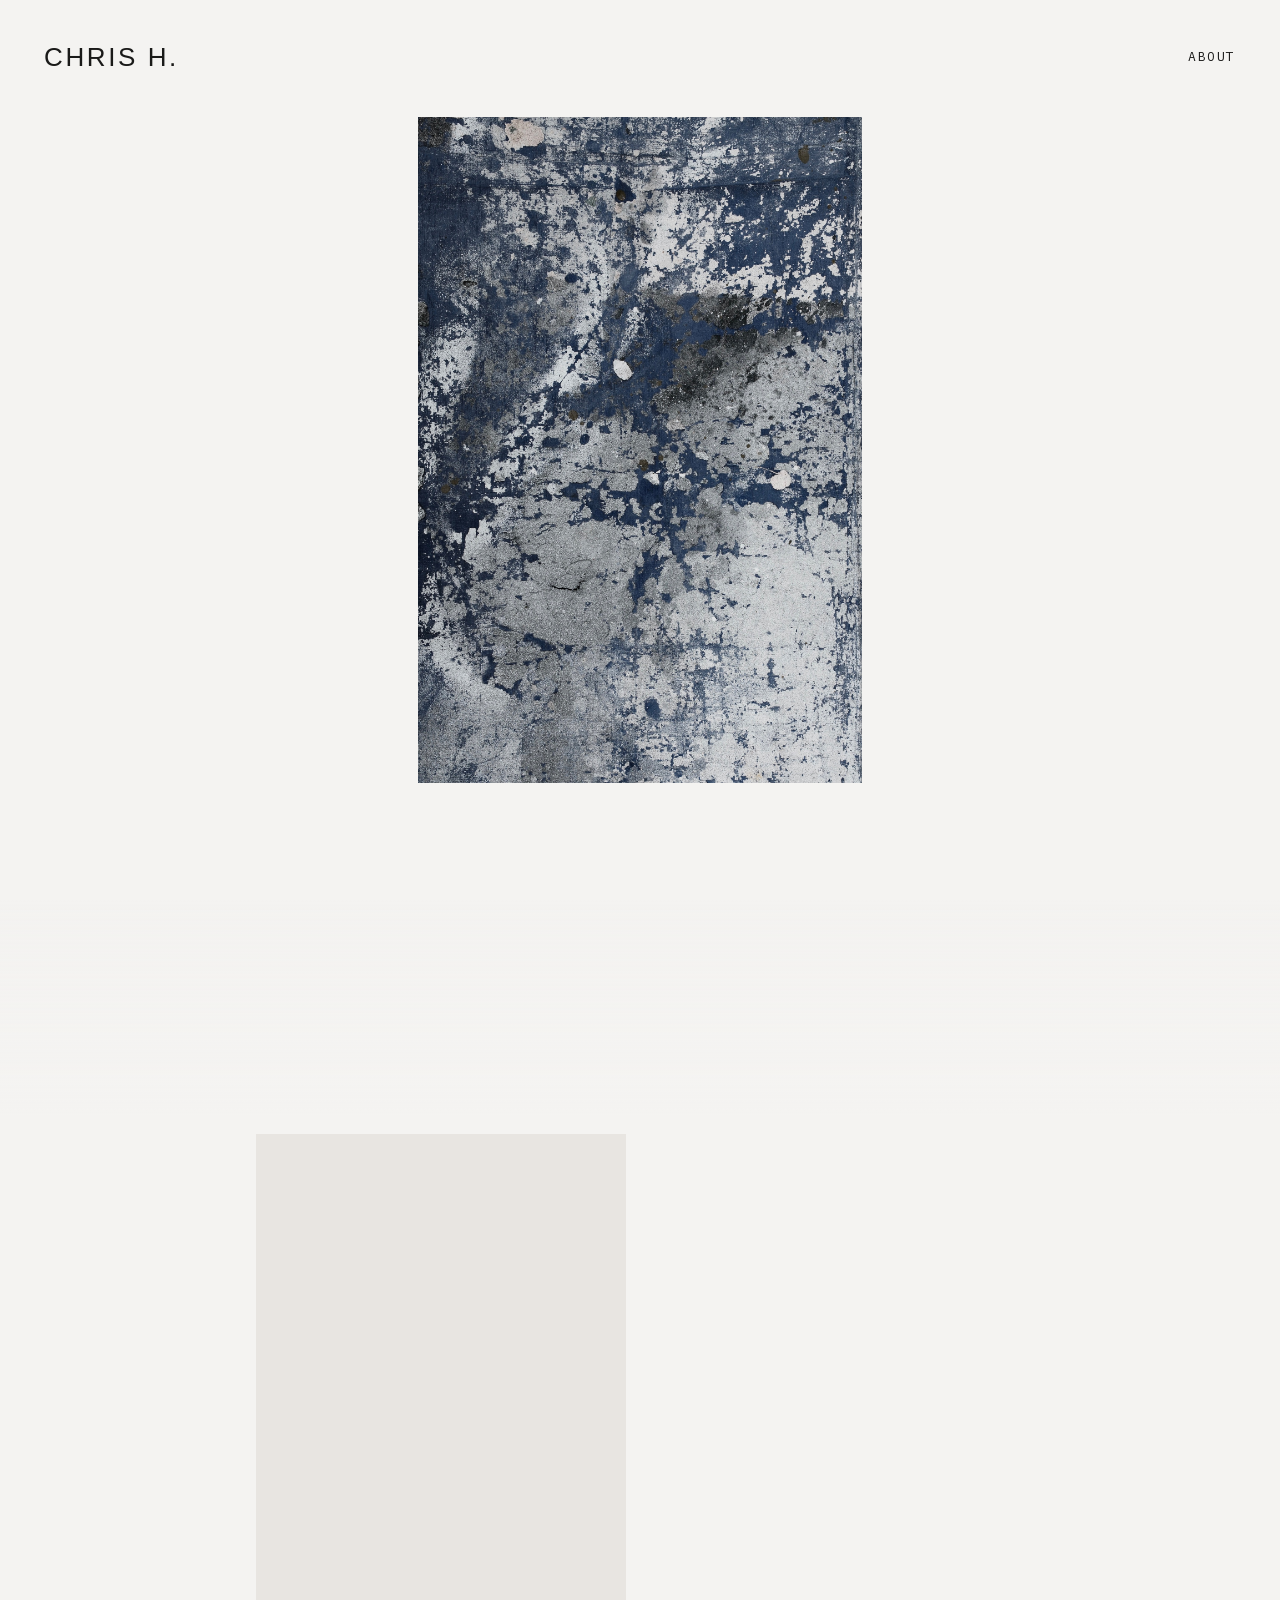
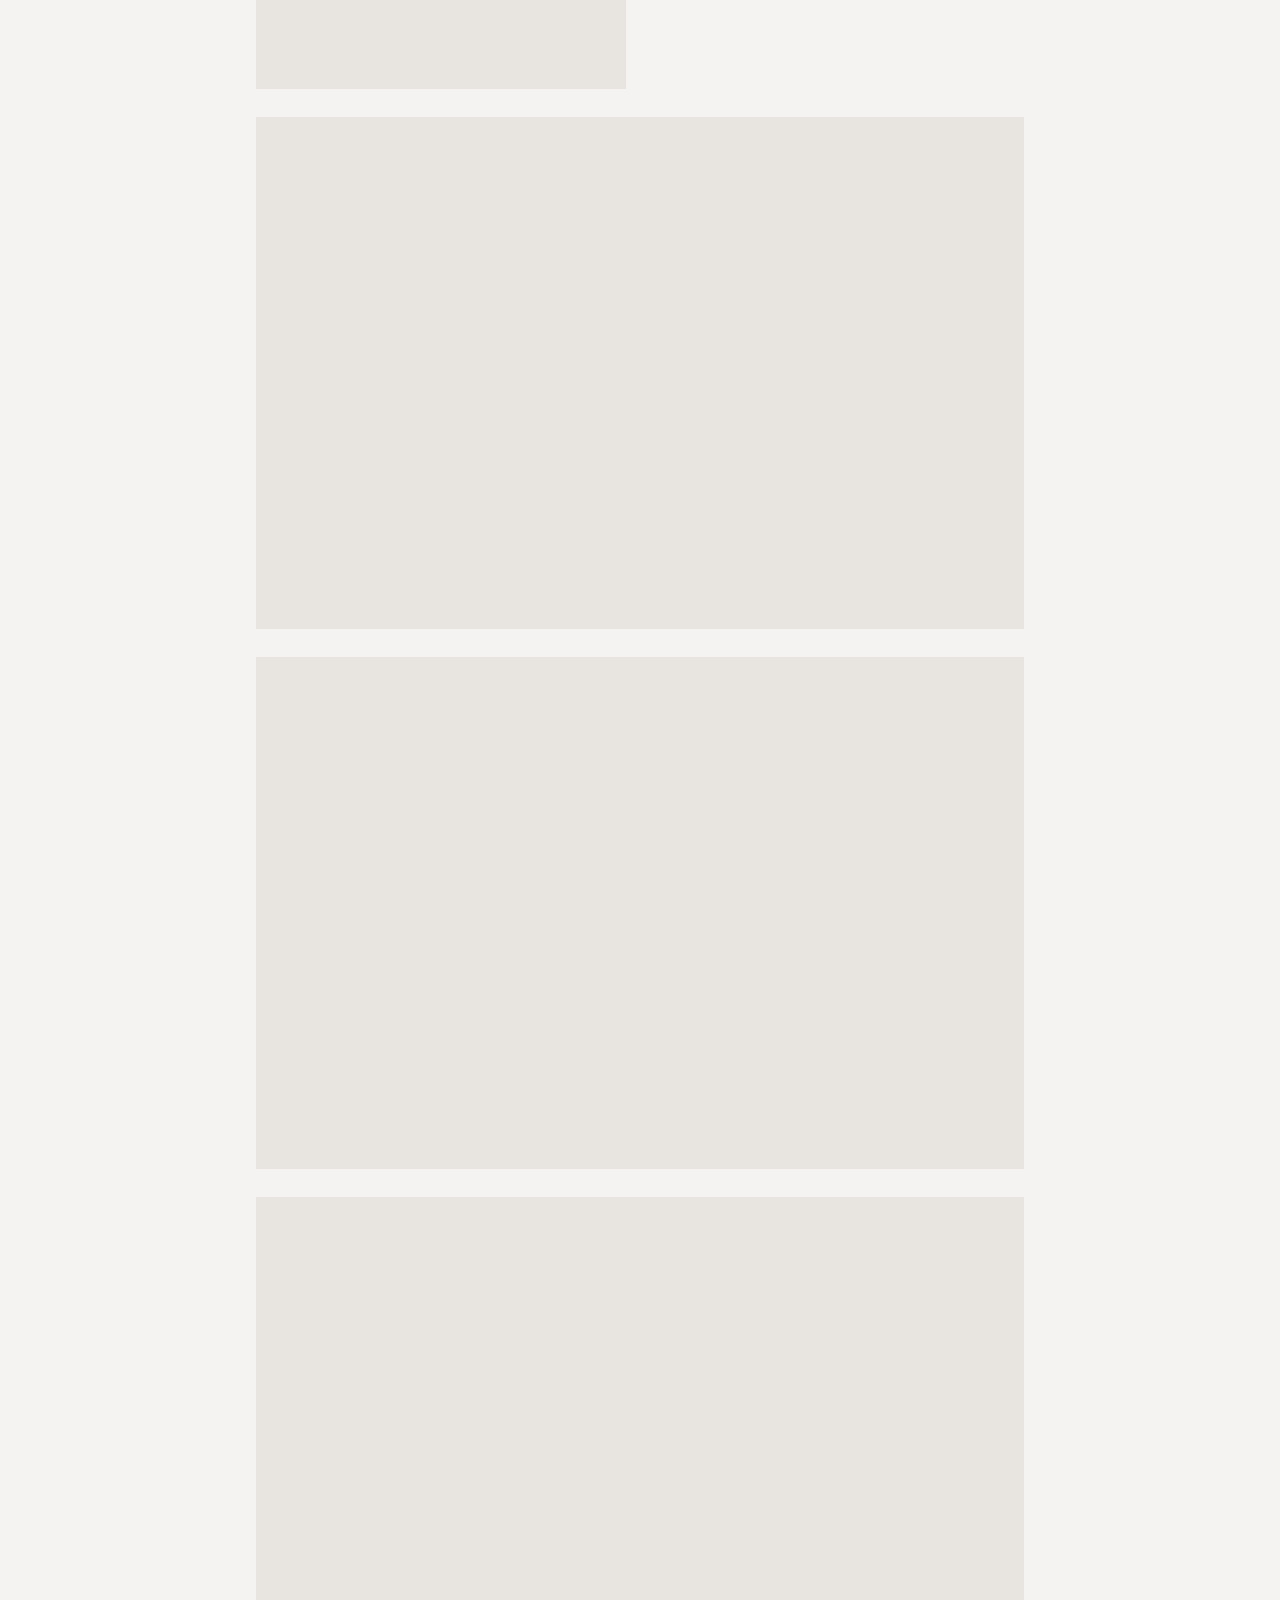
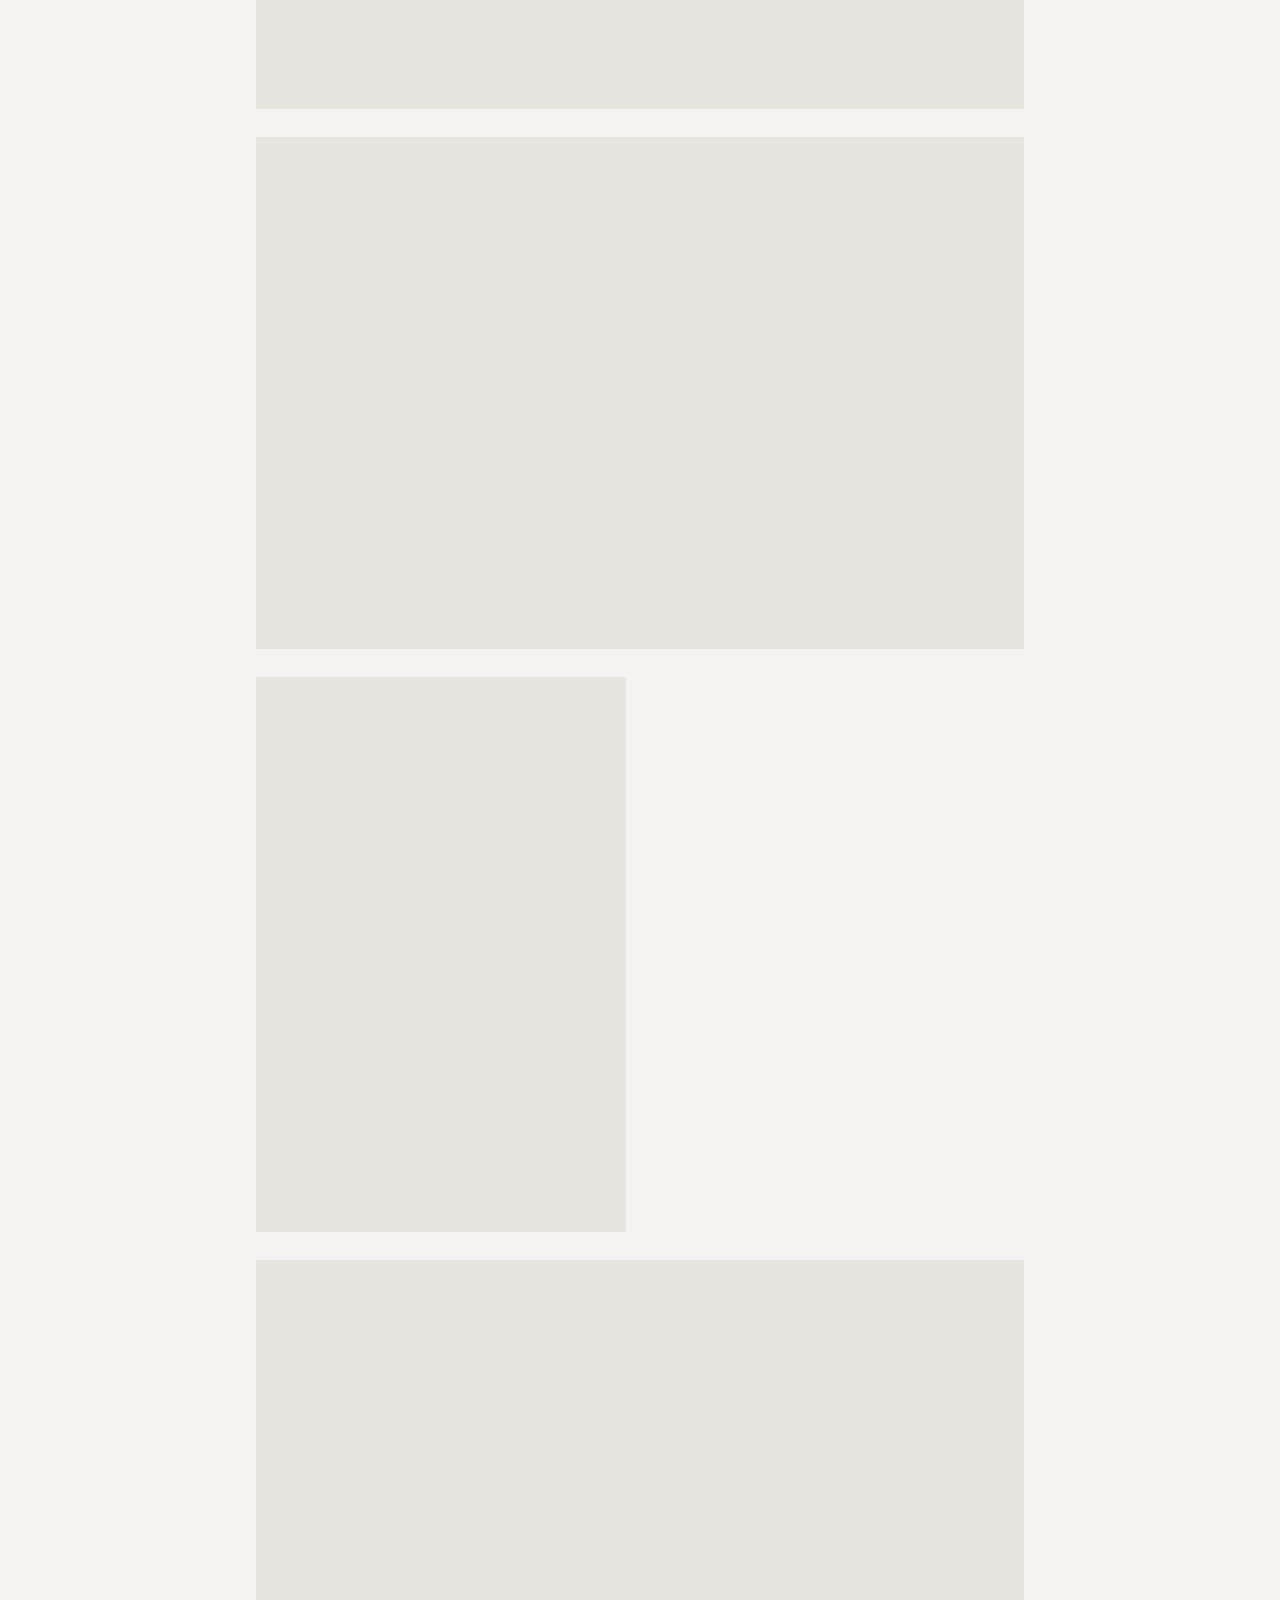
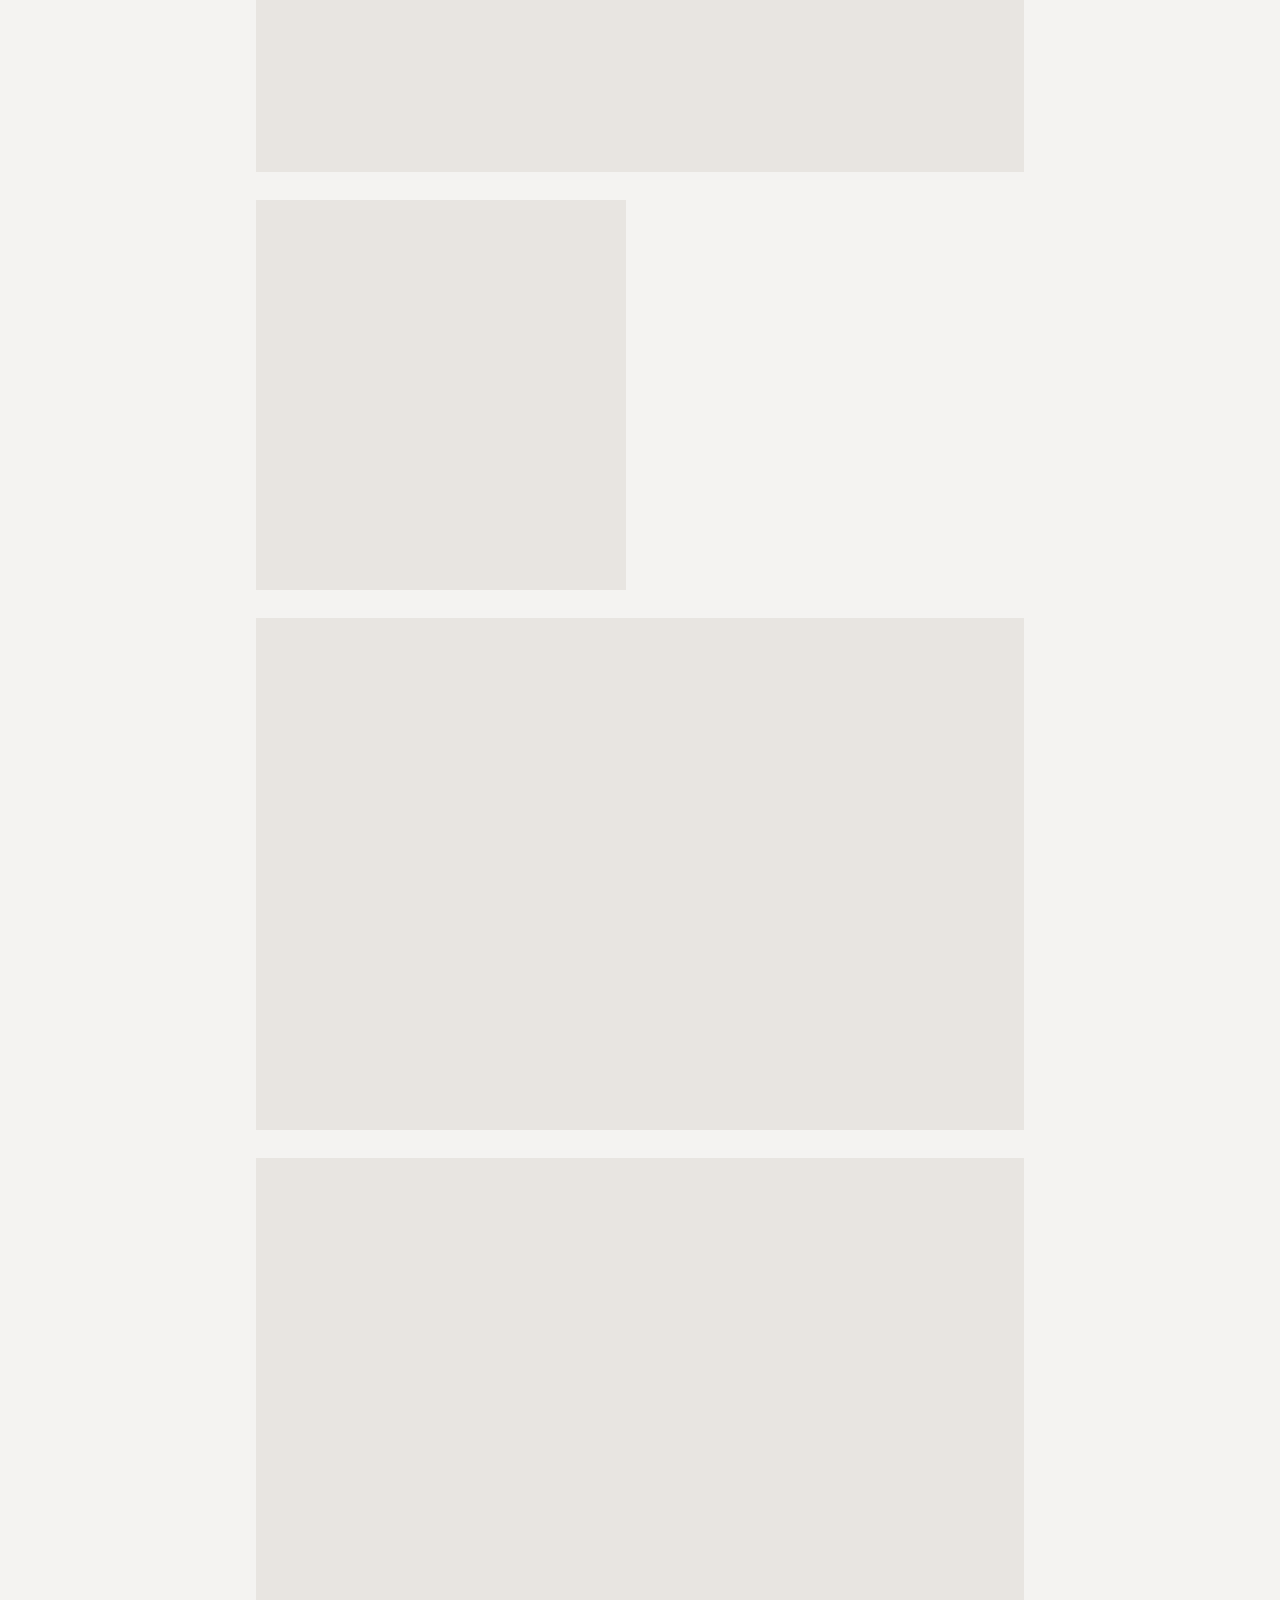
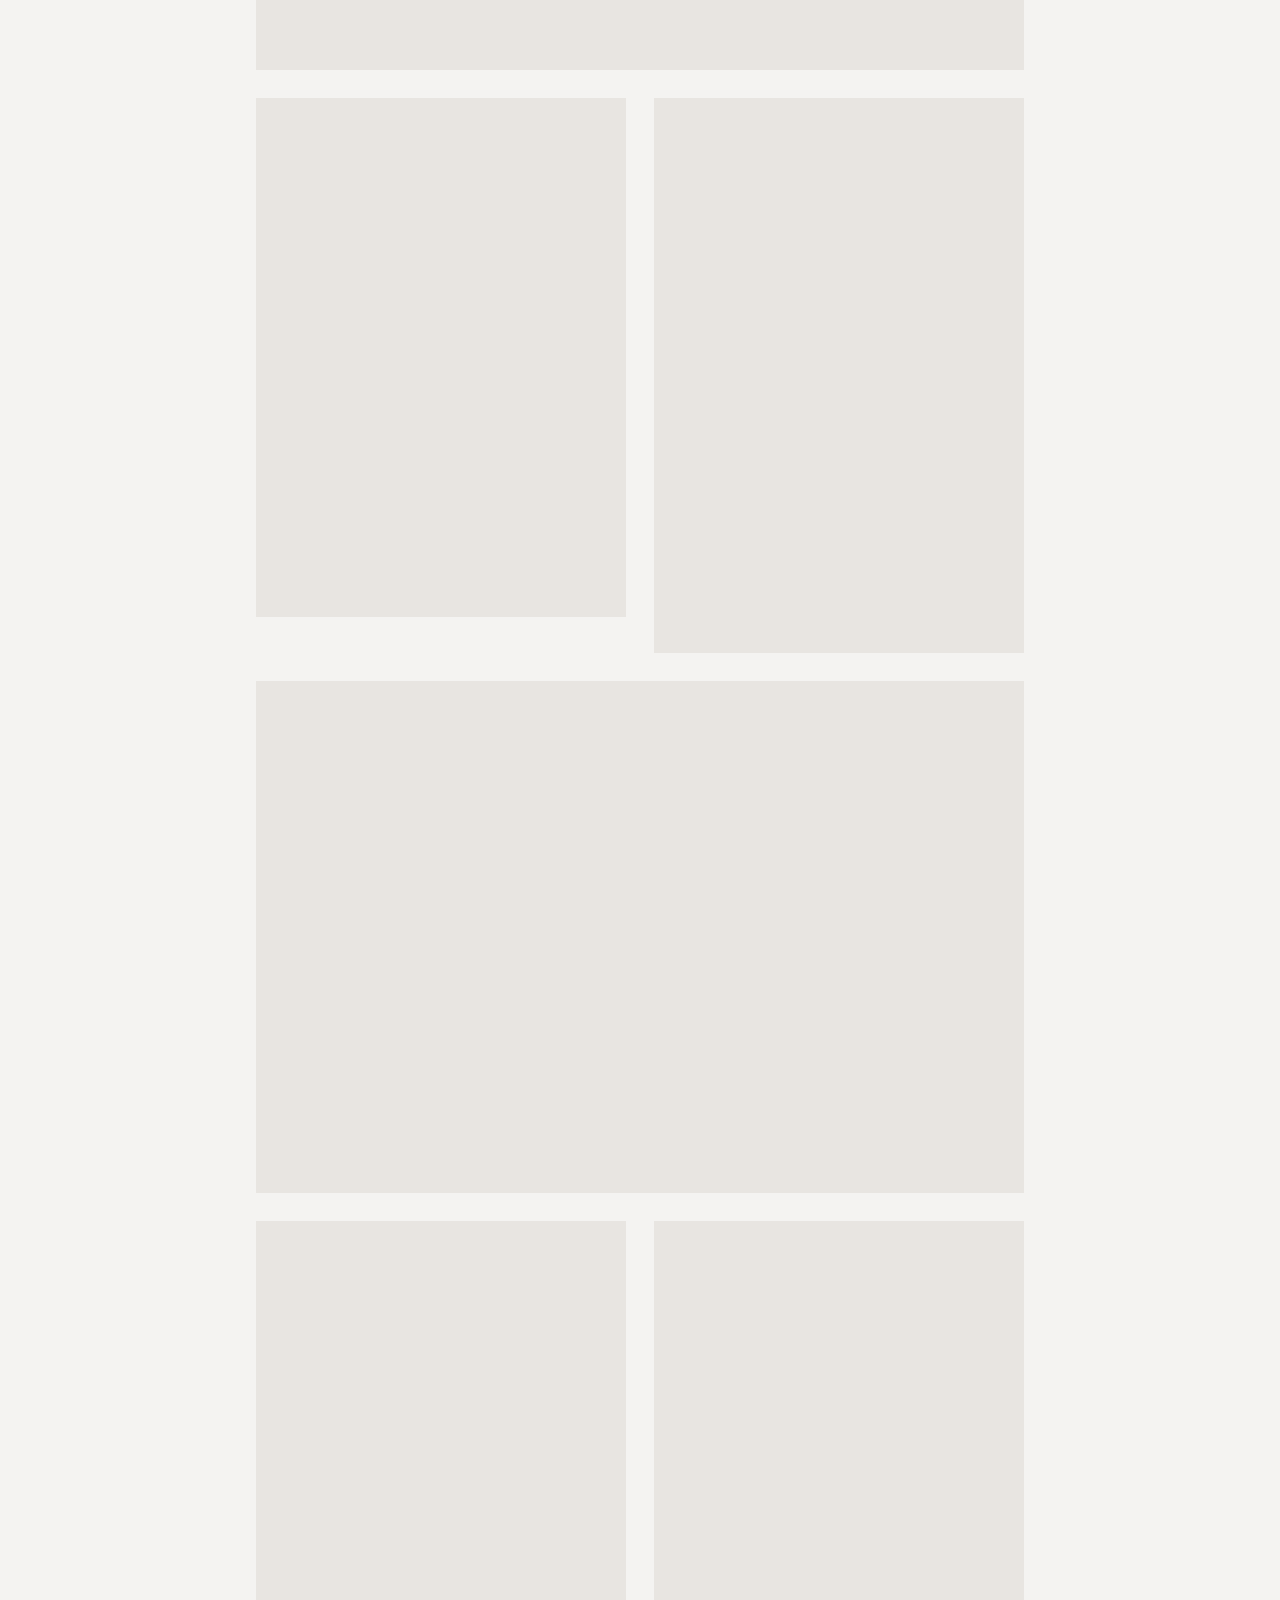
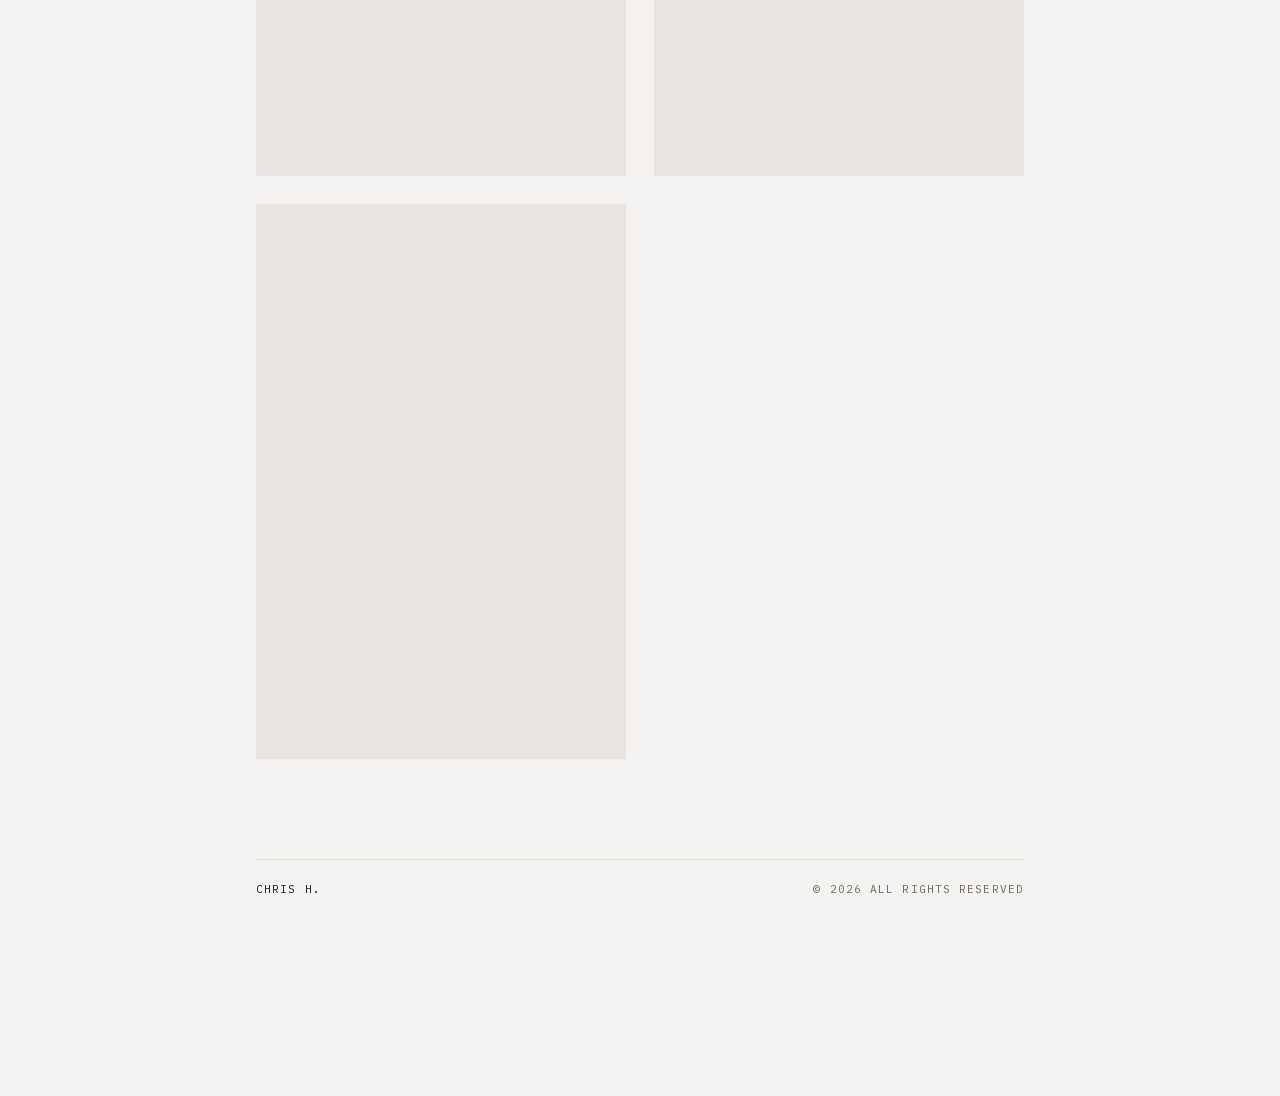
==== commit 40f0e2d2: "portfolio: 16 張照片" ====
--- a/index.html
+++ b/index.html
@@ -12,7 +12,7 @@
 <meta property="og:title" content="CHRIS H. — 攝影作品集">
 <meta property="og:description" content="Chris H.，生長於台灣的攝影師。作品集。">
 <meta property="og:url" content="https://helloworld-chrish.github.io/">
-<meta property="og:image" content="https://helloworld-chrish.github.io/photos/dscf1825-mu3ve3r30yy.jpg">
+<meta property="og:image" content="https://helloworld-chrish.github.io/photos/img-4820-mu8mwet8skw.jpg">
 <meta name="twitter:card" content="summary_large_image">
 
 <link rel="icon" href="data:image/svg+xml,%3Csvg xmlns='http://www.w3.org/2000/svg' viewBox='0 0 100 100'%3E%3Crect width='100' height='100' fill='%23f4f3f1'/%3E%3Crect x='30' y='30' width='18' height='40' fill='%231a1a19'/%3E%3Crect x='54' y='30' width='18' height='26' fill='%23a05a45'/%3E%3C/svg%3E">
@@ -37,7 +37,7 @@
 <section class="hero" id="hero">
   <span class="hero__name" id="heroName">Chris H.</span>
   <button class="hero__about" id="aboutBtn" type="button">ABOUT</button>
-  <img class="hero__img" id="heroImg" src="photos/dscf1825-mu3ve3r30yy.jpg" alt="" fetchpriority="high" decoding="async">
+  <img class="hero__img" id="heroImg" src="photos/img-4820-mu8mwet8skw.jpg" alt="" fetchpriority="high" decoding="async">
 </section>
 
 <div class="sheet">
